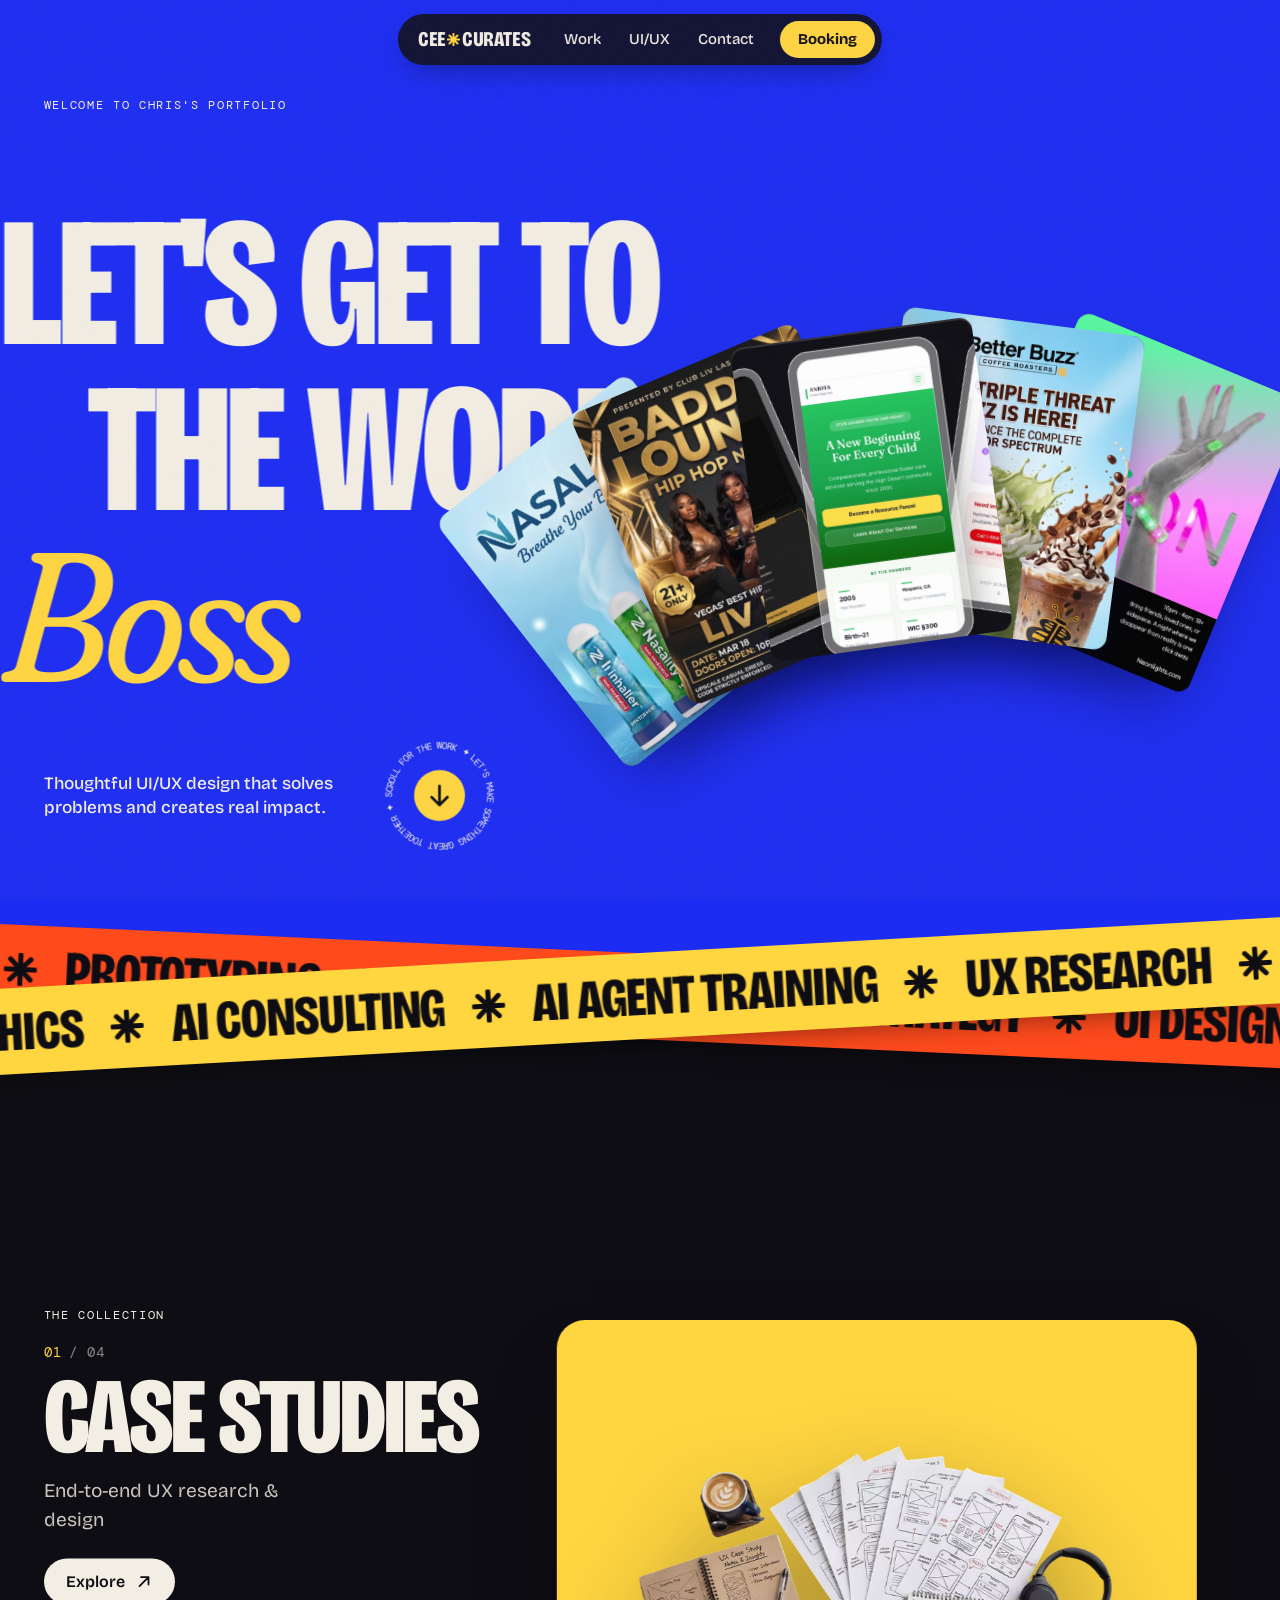
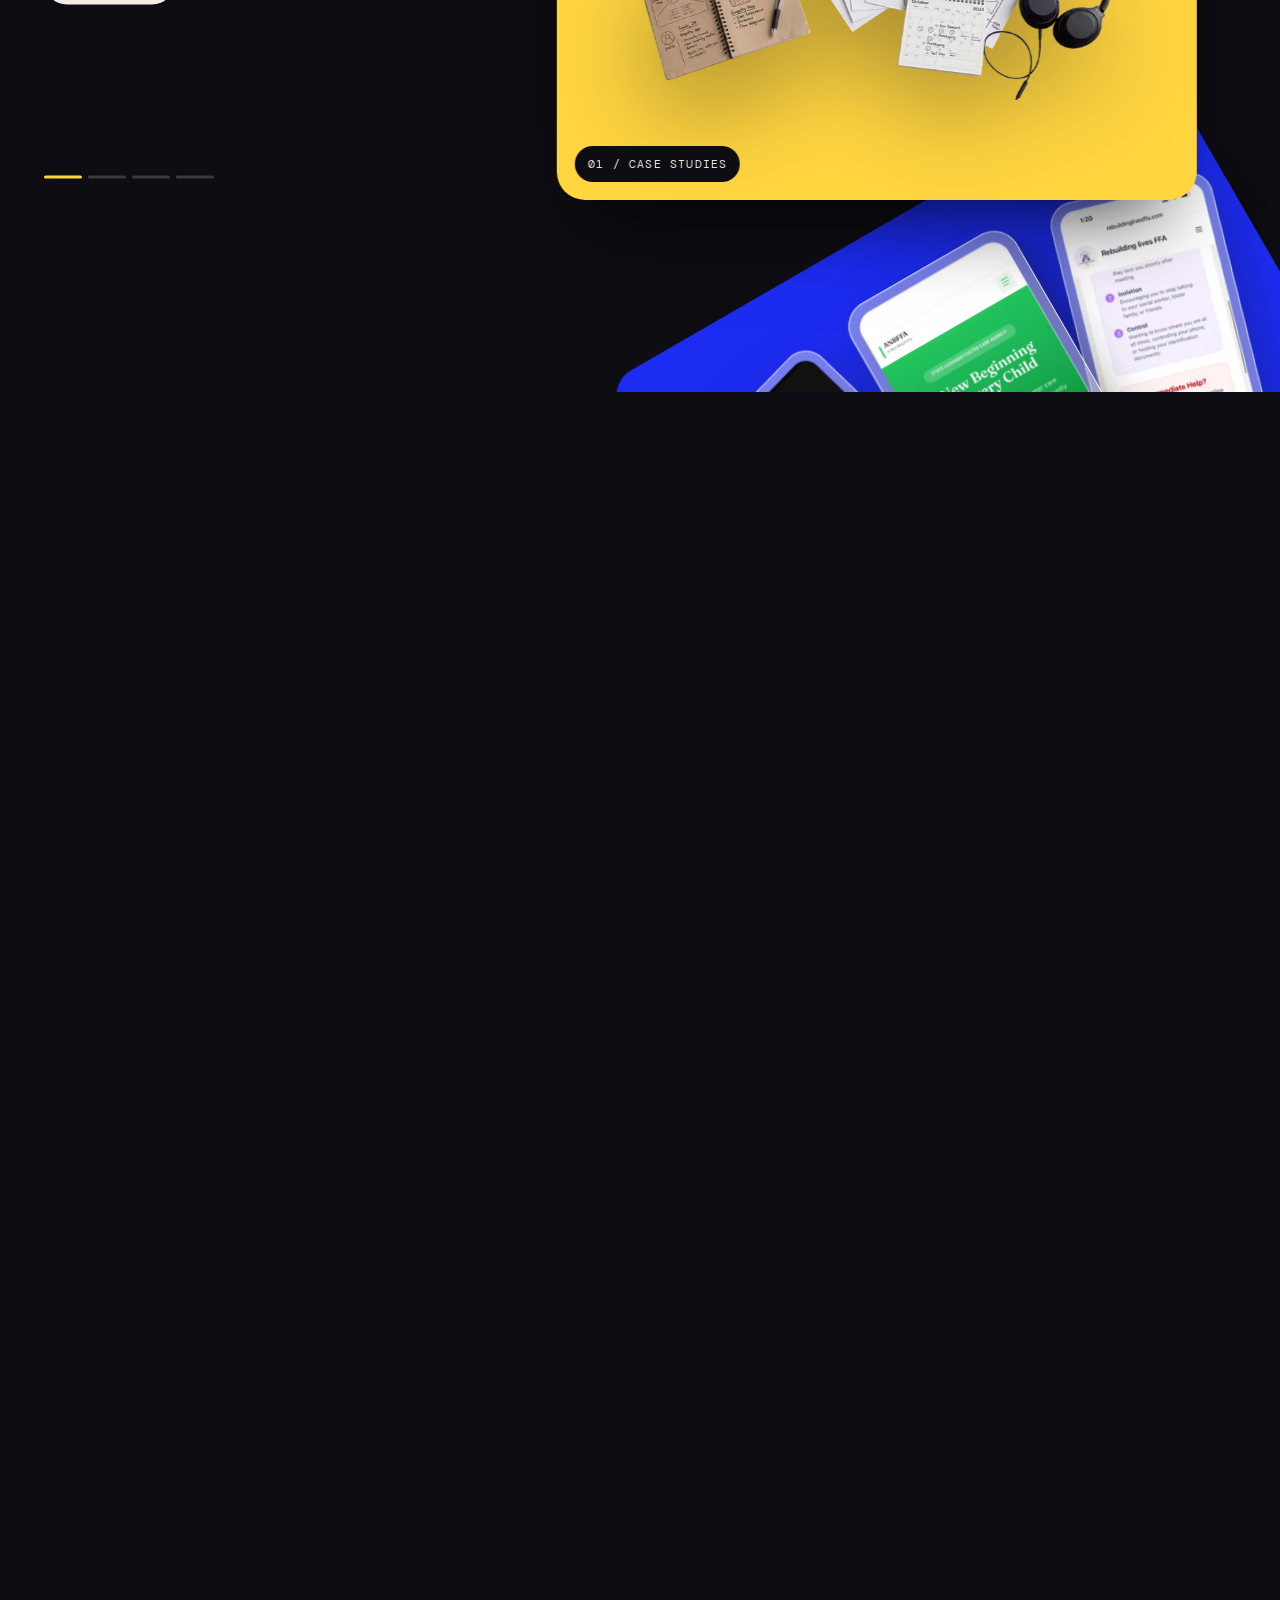
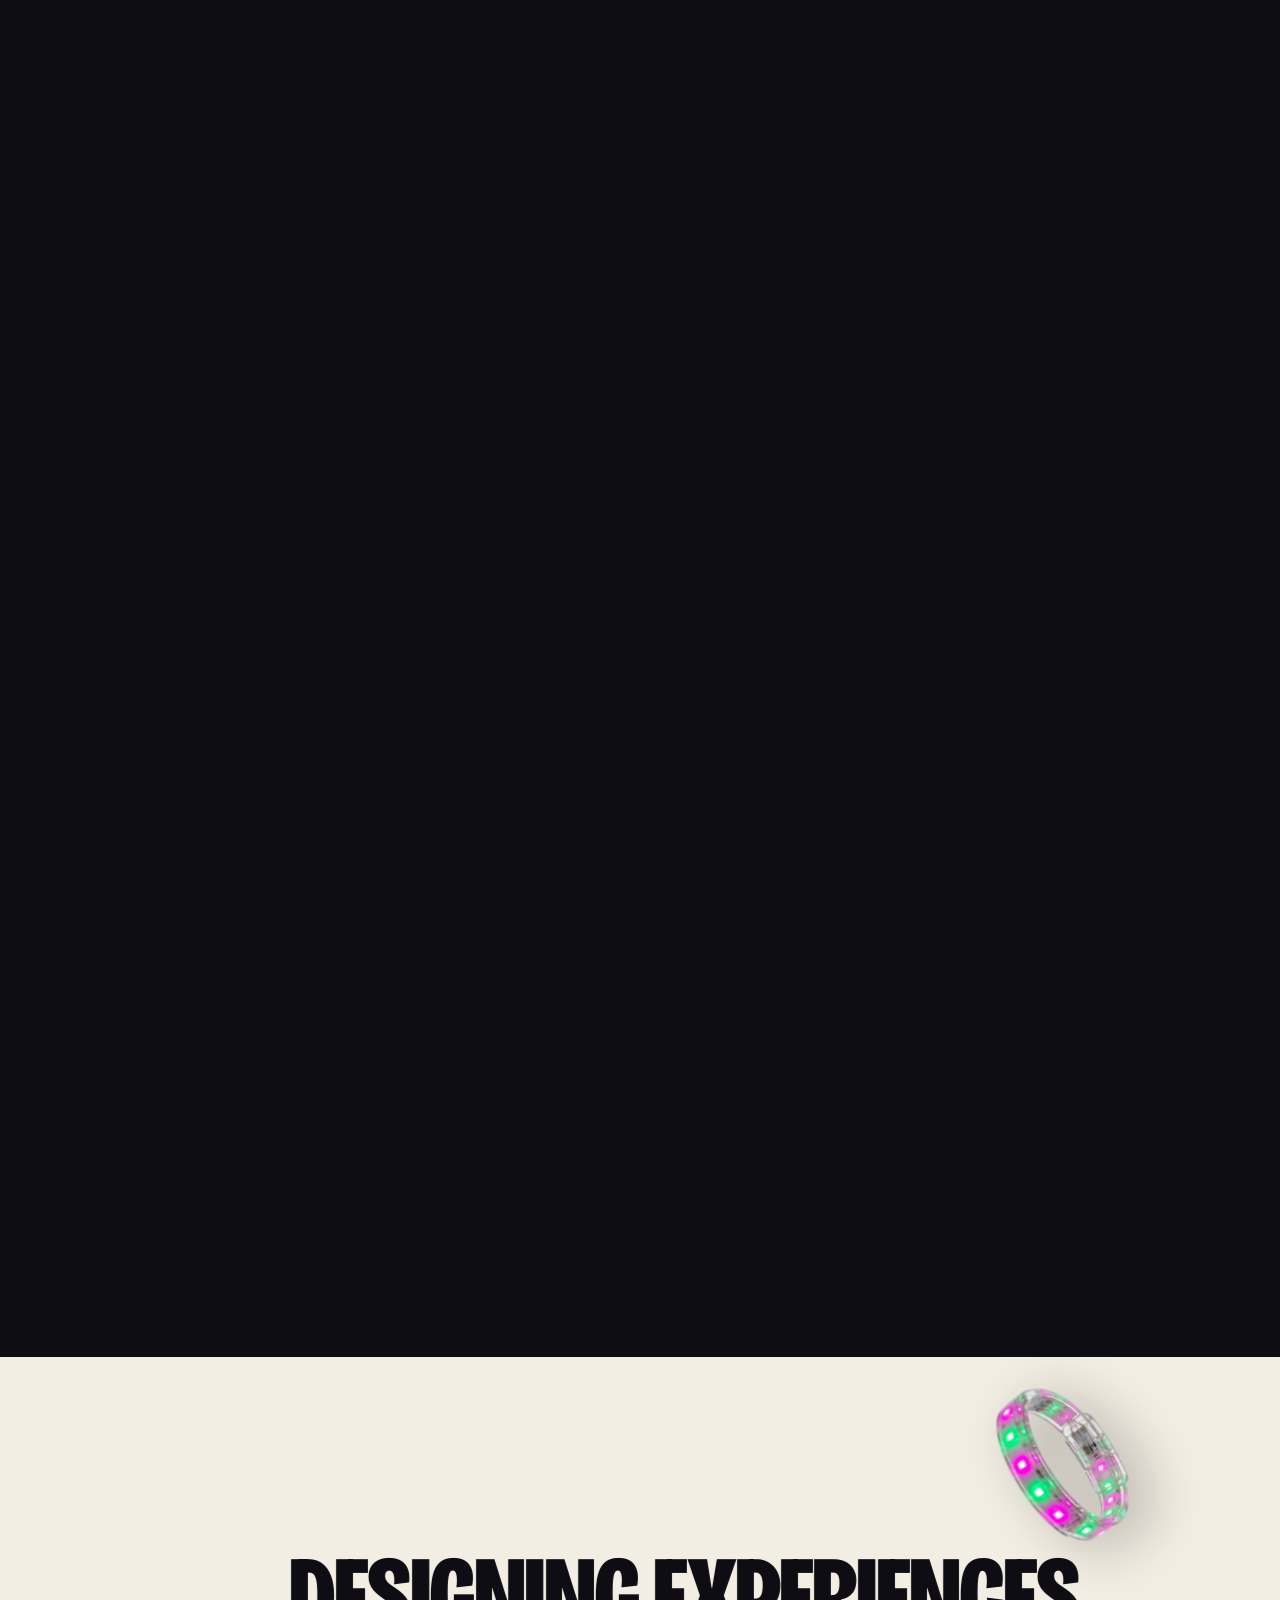
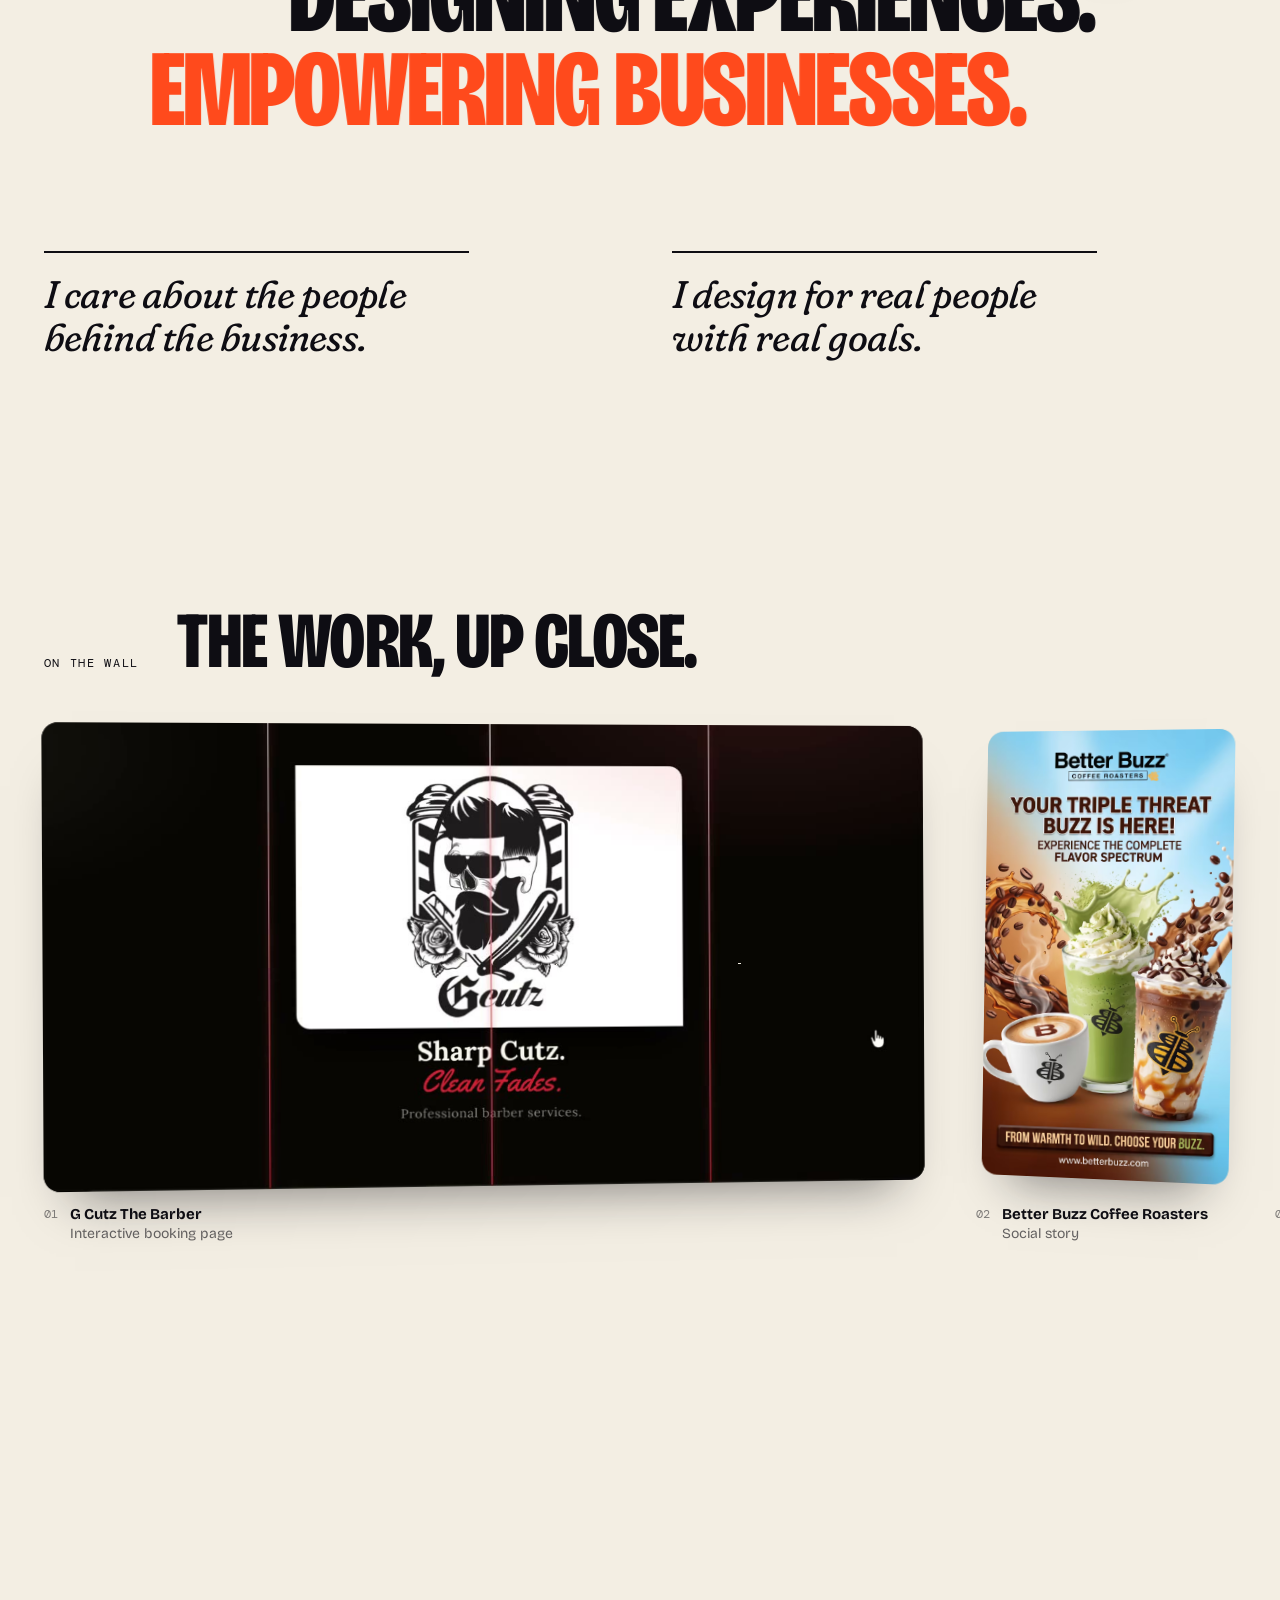
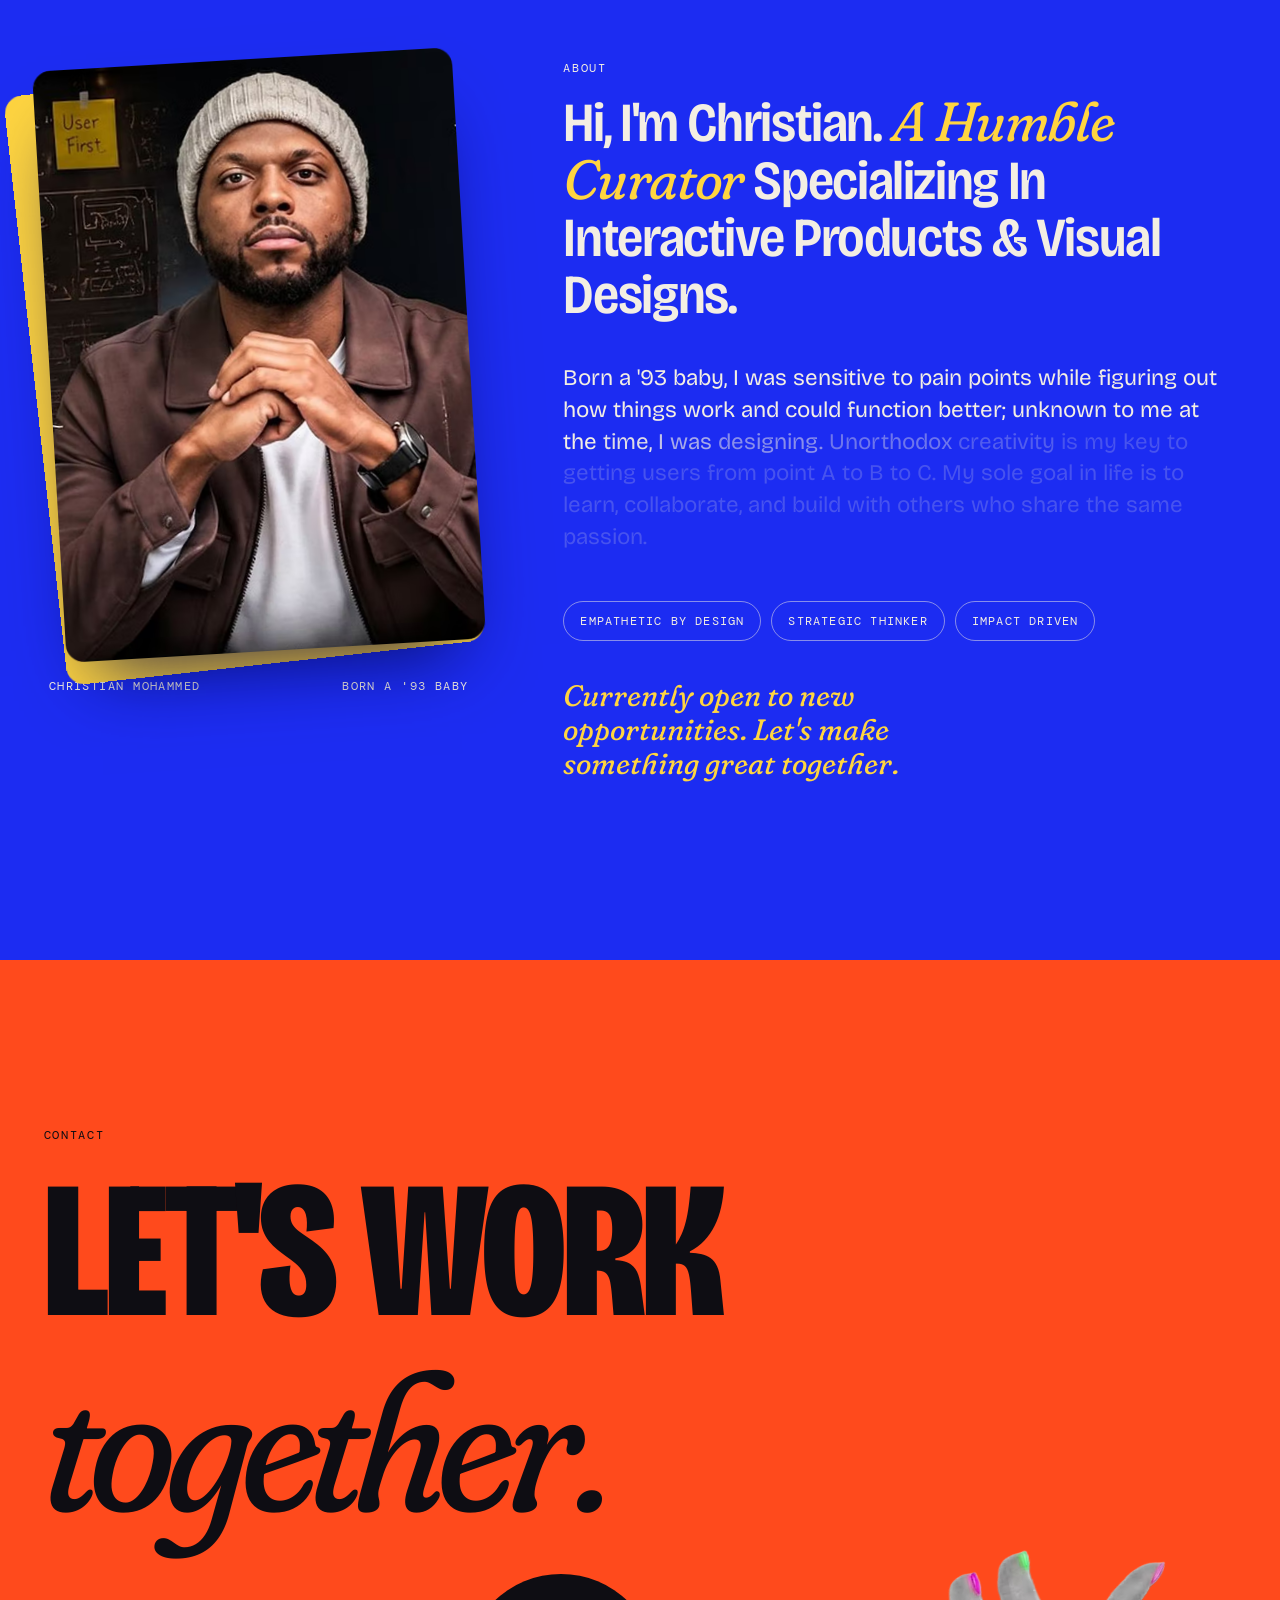
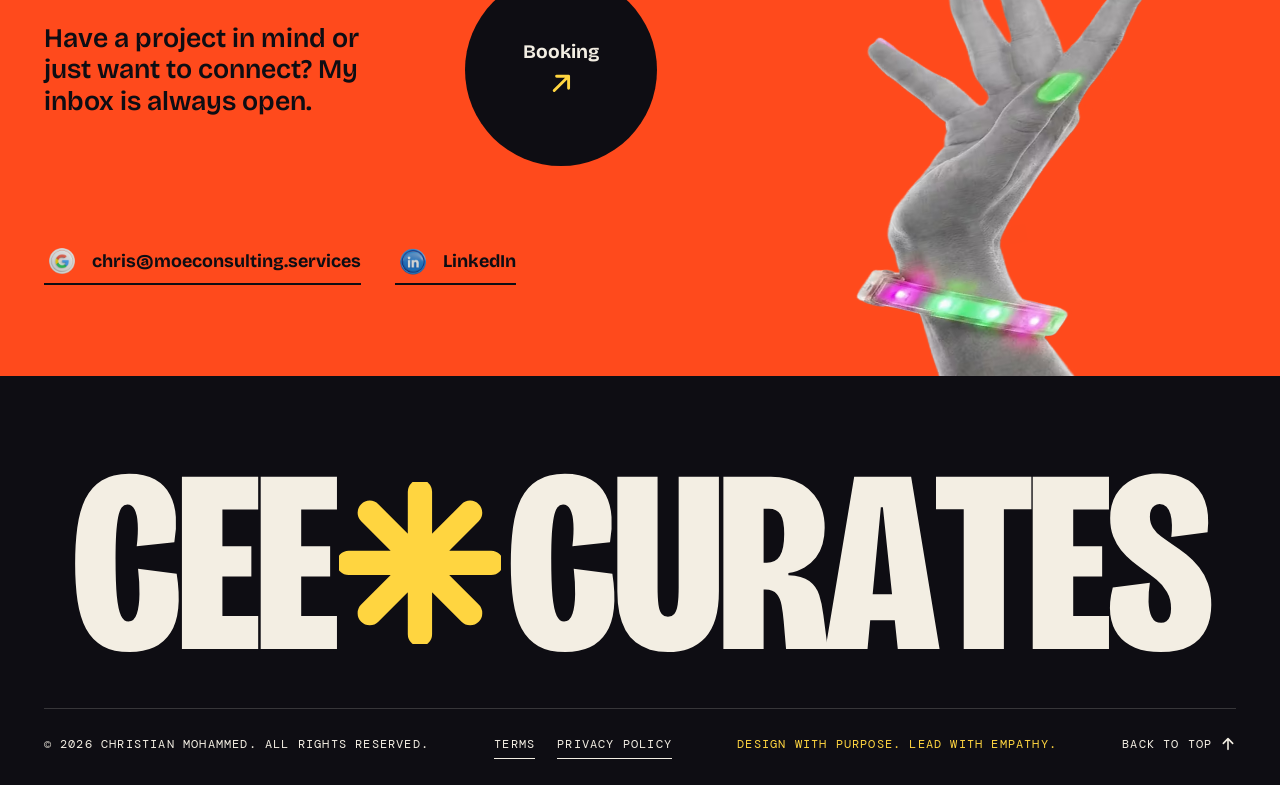
==== index.html @ e4f3349b "Add files via upload" ====
<!doctype html>
<html lang="en">
<head>
<meta charset="utf-8">
<meta name="viewport" content="width=device-width, initial-scale=1, viewport-fit=cover">
<title>Cee Curates | Christian Mohammed, Product and Visual Designer</title>
<meta name="description" content="Christian Mohammed is a humble curator specializing in interactive products and visual designs. Case studies, UI/UX, graphics and AI native work.">
<meta name="theme-color" content="#1c2cf2">
<link rel="canonical" href="https://ceecurates.com/">
<link rel="icon" href="assets/img/favicon.svg" type="image/svg+xml">
<link rel="apple-touch-icon" href="assets/img/apple-touch-icon.png">
<meta property="og:site_name" content="Cee Curates">
<meta property="og:title" content="Cee Curates | Christian Mohammed">
<meta property="og:description" content="Designing experiences. Empowering businesses.">
<meta property="og:type" content="website">
<meta property="og:url" content="https://ceecurates.com/">
<meta property="og:image" content="https://ceecurates.com/assets/img/og.jpg">
<meta property="og:image:width" content="1200">
<meta property="og:image:height" content="630">
<meta name="twitter:card" content="summary_large_image">
<script type="application/ld+json">
{"@context":"https://schema.org","@type":"Person","name":"Christian Mohammed","url":"https://ceecurates.com/","jobTitle":"Product and Visual Designer","email":"chris@moeconsulting.services","description":"A humble curator specializing in interactive products and visual designs.","knowsAbout":["UX Research","UI Design","AI Consulting","AI Agent Training","Graphic Design"],"sameAs":["https://www.linkedin.com/in/christian-mohammed-1916bb169/"]}
</script>
<link rel="preconnect" href="https://fonts.googleapis.com">
<link rel="preconnect" href="https://fonts.gstatic.com" crossorigin>
<link href="https://fonts.googleapis.com/css2?family=Bricolage+Grotesque:opsz,wdth,wght@12..96,75..100,200..800&family=DM+Mono:wght@400;500&family=Fraunces:ital,opsz,wght,SOFT,WONK@1,9..144,300..600,0..100,0..1&display=swap" rel="stylesheet">
<link rel="preload" as="image" href="assets/img/phones.avif">
<link rel="stylesheet" href="css/style.css">
<script>
(function () {
  var c = ' js';
  var reduce = window.matchMedia && matchMedia('(prefers-reduced-motion: reduce)').matches;
  c += reduce ? ' reduce' : ' motion';
  var seen = false;
  try { seen = sessionStorage.getItem('cc-seen') === '1'; } catch (e) {}
  if (reduce || seen) c += ' skip-loader';
  document.documentElement.className += c;
})();
</script>
</head>
<body>

<svg class="sprite" aria-hidden="true" focusable="false">
  <symbol id="burst" viewBox="0 0 100 100">
    <path d="M50 6v88M6 50h88M19 19l62 62M81 19 19 81" fill="none" stroke="currentColor" stroke-width="15" stroke-linecap="round"/>
  </symbol>
  <symbol id="arrow" viewBox="0 0 24 24">
    <path d="M6 18 18 6M8 6h10v10" fill="none" stroke="currentColor" stroke-width="2.4" stroke-linecap="round" stroke-linejoin="round"/>
  </symbol>
  <symbol id="arrow-up" viewBox="0 0 24 24">
    <path d="M12 20V4M5 11l7-7 7 7" fill="none" stroke="currentColor" stroke-width="2.4" stroke-linecap="round" stroke-linejoin="round"/>
  </symbol>
</svg>

<a class="skip" href="#main">Skip to main content</a>

<div class="loader" data-loader aria-hidden="true">
  <div class="loader__mark">Cee<svg class="burst"><use href="#burst"/></svg>Curates</div>
  <div class="loader__row">
    <span>Hanging the work</span>
    <span class="loader__count" data-loader-count>000</span>
  </div>
</div>

<header class="nav" data-nav>
  <a class="nav__brand" href="#top" aria-label="Cee Curates, back to top">Cee<svg class="burst"><use href="#burst"/></svg>Curates</a>
  <nav class="nav__links" aria-label="Primary">
    <a href="#work">Work</a>
    <a href="https://ceecurates.com/uiux">UI/UX</a>
    <a href="#contact">Contact</a>
  </nav>
  <a class="nav__cta" href="mailto:chris@moeconsulting.services?subject=Booking">Booking</a>
  <button class="nav__toggle" type="button" aria-expanded="false" aria-controls="menu" data-menu-toggle>
    <span class="nav__toggle-label">Menu</span>
  </button>
</header>

<div class="menu" id="menu" data-menu hidden>
  <nav class="menu__links" aria-label="Mobile">
    <a href="#work" data-menu-link><span>01</span>Work</a>
    <a href="https://ceecurates.com/uiux" data-menu-link><span>02</span>UI/UX</a>
    <a href="#about" data-menu-link><span>03</span>About</a>
    <a href="#contact" data-menu-link><span>04</span>Contact</a>
  </nav>
  <div class="menu__foot">
    <a href="mailto:chris@moeconsulting.services?subject=Booking">Booking</a>
    <a href="https://www.linkedin.com/in/christian-mohammed-1916bb169/" target="_blank" rel="noopener">LinkedIn</a>
  </div>
</div>

<main id="main">

  <!-- HERO -->
  <section class="hero" id="top" data-hero>
    <div class="hero__meta">
      <p class="eyebrow">Welcome to Chris's Portfolio</p>
    </div>

    <h1 class="hero__title" aria-label="Let's get to the work, boss">
      <span class="mask" style="--i:0" data-line="-1"><span>Let's get to</span></span>
      <span class="mask" style="--i:1" data-line="1"><span>the work</span></span>
      <span class="mask mask--boss" style="--i:2" data-line="-1"><span><em>Boss</em></span></span>
    </h1>

    <div class="fan" data-fan aria-hidden="true">
      <figure class="fcard"><img src="assets/img/nasality.avif" alt="" width="836" height="1498"></figure>
      <figure class="fcard"><img src="assets/img/clubliv.avif" alt="" width="1208" height="1500"></figure>
      <figure class="fcard fcard--panel"><img src="assets/img/phones.avif" alt="" width="1400" height="1050"></figure>
      <figure class="fcard"><img src="assets/img/betterbuzz.avif" alt="" width="836" height="1498"></figure>
      <figure class="fcard"><img src="assets/img/neon-flyer.avif" alt="" width="612" height="792"></figure>
    </div>

    <div class="hero__foot">
      <p class="hero__lede">Thoughtful UI/UX design that solves problems and creates real impact.</p>
      <a class="badge" href="#work" aria-label="Scroll to the work">
        <svg class="badge__ring" viewBox="0 0 200 200" data-badge aria-hidden="true">
          <defs><path id="ring" d="M100 100m-78 0a78 78 0 1 1 156 0a78 78 0 1 1-156 0"/></defs>
          <text><textPath href="#ring" textLength="486">Let's make something great together ✦ Scroll for the work ✦ </textPath></text>
        </svg>
        <svg class="badge__arrow" aria-hidden="true"><use href="#arrow"/></svg>
      </a>
    </div>
  </section>

  <!-- TAPES -->
  <div class="tapes" aria-hidden="true">
    <div class="tape tape--b" data-tape="-1">
      <div class="tape__track">
        <span>User Research<svg><use href="#burst"/></svg>UX Strategy<svg><use href="#burst"/></svg>UI Design<svg><use href="#burst"/></svg>Prototyping<svg><use href="#burst"/></svg></span>
        <span>User Research<svg><use href="#burst"/></svg>UX Strategy<svg><use href="#burst"/></svg>UI Design<svg><use href="#burst"/></svg>Prototyping<svg><use href="#burst"/></svg></span>
        <span>User Research<svg><use href="#burst"/></svg>UX Strategy<svg><use href="#burst"/></svg>UI Design<svg><use href="#burst"/></svg>Prototyping<svg><use href="#burst"/></svg></span>
        <span>User Research<svg><use href="#burst"/></svg>UX Strategy<svg><use href="#burst"/></svg>UI Design<svg><use href="#burst"/></svg>Prototyping<svg><use href="#burst"/></svg></span>
      </div>
    </div>
    <div class="tape tape--a" data-tape="1">
      <div class="tape__track">
        <span>Case Studies<svg><use href="#burst"/></svg>UI/UX<svg><use href="#burst"/></svg>Graphics<svg><use href="#burst"/></svg>AI Consulting<svg><use href="#burst"/></svg>AI Agent Training<svg><use href="#burst"/></svg>UX Research<svg><use href="#burst"/></svg></span>
        <span>Case Studies<svg><use href="#burst"/></svg>UI/UX<svg><use href="#burst"/></svg>Graphics<svg><use href="#burst"/></svg>AI Consulting<svg><use href="#burst"/></svg>AI Agent Training<svg><use href="#burst"/></svg>UX Research<svg><use href="#burst"/></svg></span>
        <span>Case Studies<svg><use href="#burst"/></svg>UI/UX<svg><use href="#burst"/></svg>Graphics<svg><use href="#burst"/></svg>AI Consulting<svg><use href="#burst"/></svg>AI Agent Training<svg><use href="#burst"/></svg>UX Research<svg><use href="#burst"/></svg></span>
        <span>Case Studies<svg><use href="#burst"/></svg>UI/UX<svg><use href="#burst"/></svg>Graphics<svg><use href="#burst"/></svg>AI Consulting<svg><use href="#burst"/></svg>AI Agent Training<svg><use href="#burst"/></svg>UX Research<svg><use href="#burst"/></svg></span>
      </div>
    </div>
  </div>

  <!-- THE COLLECTION (rotating wheel) -->
  <section class="collection" id="work" data-collection aria-label="The collection">
    <div class="collection__stage">
      <div class="collection__copy">
        <p class="eyebrow">The Collection</p>
        <div class="counter" aria-hidden="true">
          <span class="counter__window"><span class="counter__strip" data-count><i>01</i><i>02</i><i>03</i><i>04</i></span></span>
          <span class="counter__of">/ 04</span>
        </div>
        <div class="ctexts">
          <article class="ctext is-active" data-ctext>
            <h2>Case Studies</h2>
            <p>End-to-end UX research &amp; design</p>
            <a class="btn" href="https://ceecurates.com/case-studies">Explore<svg aria-hidden="true"><use href="#arrow"/></svg></a>
          </article>
          <article class="ctext" data-ctext>
            <h2>UI/UX</h2>
            <p>Interfaces, flows &amp; prototypes</p>
            <a class="btn" href="https://ceecurates.com/uiux">Explore<svg aria-hidden="true"><use href="#arrow"/></svg></a>
          </article>
          <article class="ctext" data-ctext>
            <h2>Graphics</h2>
            <p>Visual identity &amp; brand design</p>
            <a class="btn" href="https://ceecurates.com/graphics">Explore<svg aria-hidden="true"><use href="#arrow"/></svg></a>
          </article>
          <article class="ctext" data-ctext>
            <h2>AI Native</h2>
            <p>Generative &amp; AI-assisted products</p>
            <a class="btn" href="https://ceecurates.com/ai-creations">Explore<svg aria-hidden="true"><use href="#arrow"/></svg></a>
          </article>
        </div>
        <div class="rail" aria-hidden="true"><i class="is-active"></i><i></i><i></i><i></i></div>
      </div>

      <div class="wheel" data-wheel>
        <a class="wcard wcard--butter" href="https://ceecurates.com/case-studies" data-wcard data-cursor="Explore" aria-label="Explore Case Studies">
          <img class="wcard__float wcard__float--zoom" src="assets/img/sketches.avif" alt="Notebook, wireframe sketches and headphones from a UX research session" width="1000" height="1000" loading="lazy">
          <span class="wcard__tag">01 / Case Studies</span>
        </a>
        <a class="wcard wcard--cobalt" href="https://ceecurates.com/uiux" data-wcard data-cursor="Explore" aria-label="Explore UI/UX">
          <img class="wcard__float wcard__float--wide" src="assets/img/phones.avif" alt="Three phone screens showing mobile interface designs" width="1400" height="1050" loading="lazy">
          <span class="wcard__tag">02 / UI/UX</span>
        </a>
        <a class="wcard" href="https://ceecurates.com/graphics" data-wcard data-cursor="Explore" aria-label="Explore Graphics">
          <img class="wcard__fill" src="assets/img/neon.avif" alt="NEON brand artwork with a hand wearing a glowing bracelet" width="1600" height="1200" loading="lazy">
          <span class="wcard__tag">03 / Graphics</span>
        </a>
        <a class="wcard" href="https://ceecurates.com/ai-creations" data-wcard data-cursor="Explore" aria-label="Explore AI Native">
          <img class="wcard__fill" src="assets/img/ai.avif" alt="Illustration of AI tools, brainpower and GPU working together" width="1400" height="1400" loading="lazy">
          <span class="wcard__tag">04 / AI Native</span>
        </a>
      </div>
    </div>
  </section>

  <!-- STATEMENT -->
  <section class="statement" data-statement>
    <div class="statement__lines">
      <p class="statement__line" data-slide="1">Designing experiences.</p>
      <img class="statement__bracelet" src="assets/img/bracelet.avif" alt="" width="800" height="800" loading="lazy" data-spin>
      <p class="statement__line statement__line--alt" data-slide="-1">Empowering businesses.</p>
    </div>
    <div class="statement__row">
      <p class="quote" data-reveal style="--i:0">I care about the people behind the business.</p>
      <p class="quote" data-reveal style="--i:1">I design for real people with real goals.</p>
    </div>
  </section>

  <!-- THE WALL (horizontal coverflow) -->
  <section class="wall" id="pieces" data-wall aria-label="Selected work">
    <div class="wall__stage">
      <header class="wall__head">
        <p class="eyebrow">On the wall</p>
        <h2>The work, up close.</h2>
      </header>
      <div class="wall__track" data-track>
        <a class="tile" href="https://ceecurates.com/uiux" data-tile data-cursor="View" style="--ar:1.91">
          <div class="tile__card tile__card--ink">
            <video muted loop playsinline preload="none" poster="assets/img/gcutz-poster.jpg" data-video>
              <source src="assets/video/gcutz.mp4" type="video/mp4">
            </video>
          </div>
          <p class="tile__cap"><span>01</span><strong>G Cutz The Barber</strong><em>Interactive booking page</em></p>
        </a>
        <a class="tile" href="https://ceecurates.com/graphics" data-tile data-cursor="View" style="--ar:0.558">
          <div class="tile__card"><img src="assets/img/betterbuzz.avif" alt="Better Buzz Coffee Roasters flyer" width="836" height="1498" loading="lazy"></div>
          <p class="tile__cap"><span>02</span><strong>Better Buzz Coffee Roasters</strong><em>Social story</em></p>
        </a>
        <a class="tile" href="https://ceecurates.com/case-studies" data-tile data-cursor="View" style="--ar:1.45">
          <div class="tile__card tile__card--cobalt tile__card--pad"><img src="assets/img/rbl-devices.avif" alt="Rebuilding Lives website on desktop and tablet" width="1400" height="910" loading="lazy"></div>
          <p class="tile__cap"><span>03</span><strong>Rebuilding Lives FFA</strong><em>Case study, full redesign</em></p>
        </a>
        <a class="tile" href="https://ceecurates.com/graphics" data-tile data-cursor="View" style="--ar:0.805">
          <div class="tile__card"><img src="assets/img/clubliv.avif" alt="Baddie Lounge hip hop night flyer for Club Liv Las Vegas" width="1208" height="1500" loading="lazy"></div>
          <p class="tile__cap"><span>04</span><strong>Baddie Lounge, Club Liv</strong><em>Event flyer</em></p>
        </a>
        <a class="tile" href="https://ceecurates.com/uiux" data-tile data-cursor="View" style="--ar:2.12">
          <div class="tile__card"><img src="assets/img/monarch.avif" alt="Monarch Car Detail Co. on phone, watch and laptop" width="1104" height="520" loading="lazy"></div>
          <p class="tile__cap"><span>05</span><strong>Monarch Car Detail Co.</strong><em>Personal project</em></p>
        </a>
        <a class="tile" href="https://ceecurates.com/graphics" data-tile data-cursor="View" style="--ar:0.558">
          <div class="tile__card"><img src="assets/img/nasality.avif" alt="Nasality nasal inhaler flyer" width="836" height="1498" loading="lazy"></div>
          <p class="tile__cap"><span>06</span><strong>Nasality</strong><em>Product story</em></p>
        </a>
        <a class="tile" href="https://ceecurates.com/uiux" data-tile data-cursor="View" style="--ar:2.12">
          <div class="tile__card"><img src="assets/img/anb.avif" alt="A New Beginning FFA website on tablet, phone and desktop" width="1104" height="520" loading="lazy"></div>
          <p class="tile__cap"><span>07</span><strong>A New Beginning FFA</strong><em>Fresh start</em></p>
        </a>
        <a class="tile" href="https://ceecurates.com/graphics" data-tile data-cursor="View" style="--ar:1.79">
          <div class="tile__card"><img src="assets/img/smallbiz.avif" alt="Small Business, Big Goals lettering and portrait artwork" width="1800" height="1004" loading="lazy"></div>
          <p class="tile__cap"><span>08</span><strong>Small Business, Big Goals</strong><em>Social banner</em></p>
        </a>
        <a class="tile" href="https://ceecurates.com/graphics" data-tile data-cursor="View" style="--ar:0.773">
          <div class="tile__card"><img src="assets/img/neon-flyer.avif" alt="Neon Rave event flyer" width="612" height="792" loading="lazy"></div>
          <p class="tile__cap"><span>09</span><strong>Neon Rave</strong><em>Event flyer</em></p>
        </a>
      </div>
    </div>
  </section>

  <!-- ABOUT -->
  <section class="about" id="about" data-about>
    <div class="about__portrait" data-reveal>
      <div class="portrait" data-portrait>
        <i class="portrait__block" data-portrait-block aria-hidden="true"></i>
        <img src="assets/img/portrait.avif" alt="Christian Mohammed in a beanie and brown jacket, hands clasped" width="752" height="1060" loading="lazy">
      </div>
      <p class="portrait__cap"><span>Christian Mohammed</span><span>Born a '93 baby</span></p>
    </div>
    <div class="about__copy">
      <p class="eyebrow" data-reveal>About</p>
      <h2 class="about__title" data-reveal>Hi, I'm Christian. <em>A Humble Curator</em> Specializing In Interactive Products &amp; Visual Designs.</h2>
      <p class="about__body" data-words>Born a '93 baby, I was sensitive to pain points while figuring out how things work and could function better; unknown to me at the time, I was designing. Unorthodox creativity is my key to getting users from point A to B to C. My sole goal in life is to learn, collaborate, and build with others who share the same passion.</p>
      <ul class="traits">
        <li data-reveal style="--i:0">Empathetic by design</li>
        <li data-reveal style="--i:1">Strategic thinker</li>
        <li data-reveal style="--i:2">Impact driven</li>
      </ul>
      <p class="about__open" data-reveal>Currently open to new opportunities. Let's make something great together.</p>
    </div>
  </section>

  <!-- CONTACT -->
  <section class="contact" id="contact" data-contact>
    <img class="contact__hand" src="assets/img/hand.avif" alt="" width="900" height="900" loading="lazy" data-hand>
    <p class="eyebrow" data-reveal>Contact</p>
    <h2 class="contact__title" data-reveal-group>
      <span class="mask" style="--i:0"><span>Let's work</span></span>
      <span class="mask" style="--i:1"><span><em>together.</em></span></span>
    </h2>
    <div class="contact__row">
      <p class="contact__lede" data-reveal>Have a project in mind or just want to connect? My inbox is always open.</p>
      <a class="orb" href="mailto:chris@moeconsulting.services?subject=Booking" data-magnetic data-reveal aria-label="Booking, email chris@moeconsulting.services">
        <span>Booking</span>
        <svg aria-hidden="true"><use href="#arrow"/></svg>
      </a>
    </div>
    <ul class="contact__links" data-reveal>
      <li><a href="mailto:chris@moeconsulting.services"><img src="assets/img/icon-google.png" alt="" width="40" height="40" loading="lazy">chris@moeconsulting.services</a></li>
      <li><a href="https://www.linkedin.com/in/christian-mohammed-1916bb169/" target="_blank" rel="noopener"><img src="assets/img/icon-linkedin.png" alt="" width="40" height="40" loading="lazy">LinkedIn</a></li>
    </ul>
  </section>

</main>

<footer class="footer" data-reveal-group>
  <p class="footer__mark" aria-hidden="true">
    <span style="--i:0">C</span><span style="--i:1">e</span><span style="--i:2">e</span><svg class="burst" style="--i:3"><use href="#burst"/></svg><span style="--i:4">C</span><span style="--i:5">u</span><span style="--i:6">r</span><span style="--i:7">a</span><span style="--i:8">t</span><span style="--i:9">e</span><span style="--i:10">s</span>
  </p>
  <div class="footer__row">
    <p>© 2026 Christian Mohammed. All rights reserved.</p>
    <p class="footer__legal">
      <button type="button" data-dialog-open="dialog-terms">Terms</button>
      <button type="button" data-dialog-open="dialog-privacy">Privacy Policy</button>
    </p>
    <p class="footer__motto">Design with purpose. Lead with empathy.</p>
    <a class="footer__top" href="#top">Back to Top<svg aria-hidden="true"><use href="#arrow-up"/></svg></a>
  </div>
</footer>

<dialog class="sheet" id="dialog-terms" aria-labelledby="terms-title">
  <p class="eyebrow">Cee Curates</p>
  <h2 id="terms-title">Terms</h2>
  <p>This site is the portfolio of Christian Mohammed. Reaching out through this site does not create a contract or any obligation for either of us.</p>
  <p>I never sell or share your personal information. Any information retained is only the contact information you choose to send me.</p>
  <button class="btn sheet__close" type="button" data-dialog-close>Got it</button>
</dialog>

<dialog class="sheet" id="dialog-privacy" aria-labelledby="privacy-title">
  <p class="eyebrow">Cee Curates</p>
  <h2 id="privacy-title">Privacy Policy</h2>
  <p>I never sell or share your personal information.</p>
  <p>Any information retained is only the contact information you choose to send me.</p>
  <button class="btn sheet__close" type="button" data-dialog-close>Got it</button>
</dialog>

<div class="cursor" data-cursor-el aria-hidden="true"><span></span></div>

<script src="js/main.js" defer></script>
</body>
</html>
---- css/style.css ----
/* Cee Curates. Rebrand 2026.
   Palette: cobalt, ink, bone, vermilion, butter.
   Motion rules: transform and opacity only, custom easing, reduced motion respected. */

:root {
  --cobalt: #1c2cf2;
  --ink: #0e0d13;
  --bone: #f3eee3;
  --vermilion: #ff4a1c;
  --butter: #ffd540;

  --ease-out: cubic-bezier(0.23, 1, 0.32, 1);
  --ease-in-out: cubic-bezier(0.77, 0, 0.175, 1);
  --ease-drawer: cubic-bezier(0.32, 0.72, 0, 1);

  --pad: clamp(18px, 3.4vw, 52px);
  --font-display: "Bricolage Grotesque", "Arial Narrow", "Helvetica Neue", system-ui, sans-serif;
  --font-body: "Bricolage Grotesque", "Helvetica Neue", system-ui, sans-serif;
  --font-serif: "Fraunces", Georgia, "Times New Roman", serif;
  --font-mono: "DM Mono", ui-monospace, "SF Mono", Menlo, monospace;
}

*, *::before, *::after { box-sizing: border-box; }

html { -webkit-text-size-adjust: 100%; scroll-behavior: smooth; }
html.reduce { scroll-behavior: auto; }
html.menu-open { overflow: hidden; }

body {
  margin: 0;
  background: var(--ink);
  color: var(--bone);
  font-family: var(--font-body);
  font-size: 17px;
  line-height: 1.5;
  overflow-x: clip;
  -webkit-font-smoothing: antialiased;
  text-rendering: optimizeLegibility;
}

/* Paper grain over everything. Static, so it costs nothing while scrolling. */
body::after {
  content: "";
  position: fixed;
  inset: 0;
  z-index: 60;
  pointer-events: none;
  opacity: 0.06;
  background-image: url("data:image/svg+xml,%3Csvg xmlns='http://www.w3.org/2000/svg' width='220' height='220'%3E%3Cfilter id='n'%3E%3CfeTurbulence type='fractalNoise' baseFrequency='0.9' numOctaves='2' stitchTiles='stitch'/%3E%3C/filter%3E%3Crect width='100%25' height='100%25' filter='url(%23n)'/%3E%3C/svg%3E");
}

img, video { display: block; max-width: 100%; }
a { color: inherit; text-decoration: none; }
h1, h2, p, ul, figure { margin: 0; }
ul { padding: 0; list-style: none; }
em { font-style: normal; }
button { font: inherit; color: inherit; background: none; border: 0; padding: 0; cursor: pointer; }

:focus-visible { outline: 3px solid var(--butter); outline-offset: 4px; border-radius: 6px; }

.sprite { position: absolute; width: 0; height: 0; overflow: hidden; }

.skip {
  position: fixed; left: 12px; top: 12px; z-index: 120;
  background: var(--butter); color: var(--ink);
  padding: 10px 16px; border-radius: 999px; font-weight: 600;
  transform: translateY(-200%);
  transition: transform 200ms var(--ease-out);
}
.skip:focus { transform: none; }

.eyebrow {
  font-family: var(--font-mono);
  font-size: 12px;
  letter-spacing: 0.14em;
  text-transform: uppercase;
}

.burst { width: 0.62em; height: 0.62em; flex: none; }

@keyframes spin { to { rotate: 360deg; } }

/* Shared display voice */
.hero__title, .ctext h2, .statement__line, .wall__head h2, .contact__title,
.footer__mark, .tape, .nav__brand, .loader__mark, .menu__links a {
  font-family: var(--font-display);
  font-weight: 800;
  font-stretch: 75%;
  text-transform: uppercase;
  letter-spacing: -0.02em;
  line-height: 0.86;
}

/* Line masks: text rises out of a clipped line */
.mask { display: block; overflow: hidden; padding: 0.12em 0 0.04em; margin: -0.12em 0 -0.04em; }
.mask > span { display: block; }

/* Reveal on enter. Uses the translate property so it never fights JS transforms. */
.js [data-reveal] {
  opacity: 0;
  translate: 0 26px;
  transition: opacity 700ms var(--ease-out), translate 800ms var(--ease-out);
  transition-delay: calc(var(--i, 0) * 70ms);
}
.js [data-reveal].in { opacity: 1; translate: 0 0; }
.js [data-reveal-group] .mask > span {
  transform: translateY(108%);
  transition: transform 1000ms var(--ease-out);
  transition-delay: calc(var(--i, 0) * 90ms);
}
.js [data-reveal-group].in .mask > span { transform: none; }

/* Buttons */
.btn {
  display: inline-flex; align-items: center; gap: 10px;
  padding: 14px 22px; border-radius: 999px;
  background: var(--bone); color: var(--ink);
  font-weight: 600; font-size: 16px; line-height: 1;
  transition: scale 160ms var(--ease-out), background-color 200ms ease;
}
.btn svg { width: 18px; height: 18px; transition: translate 240ms var(--ease-out); }
.btn:active { scale: 0.97; }

/* Loader */
.loader {
  position: fixed; inset: 0; z-index: 100;
  background: var(--ink); color: var(--bone);
  display: grid; place-content: center; gap: 18px;
  clip-path: inset(0 0 0 0);
  transition: clip-path 800ms var(--ease-in-out);
}
html:not(.js) .loader, .skip-loader .loader { display: none; }
.loader.is-done { clip-path: inset(0 0 100% 0); }
.loader__mark { font-size: clamp(3rem, 11vw, 8.5rem); display: flex; align-items: center; gap: 0.06em; }
.loader__mark .burst { color: var(--butter); animation: spin 2.4s linear infinite; }
.loader__row {
  display: flex; justify-content: space-between; gap: 40px;
  font-family: var(--font-mono); font-size: 12px; letter-spacing: 0.14em; text-transform: uppercase;
}
.loader__count { font-variant-numeric: tabular-nums; color: var(--butter); }

/* Nav */
.nav {
  position: fixed; top: 14px; left: 50%; z-index: 50;
  transform: translateX(-50%);
  display: flex; align-items: center; gap: 6px;
  padding: 7px 7px 7px 20px;
  background: rgba(14, 13, 19, 0.86);
  -webkit-backdrop-filter: blur(14px); backdrop-filter: blur(14px);
  border-radius: 999px;
  color: var(--bone);
  box-shadow: 0 10px 30px -12px rgba(0, 0, 0, 0.5);
  transition: transform 420ms var(--ease-out);
}
.nav.is-hidden { transform: translate(-50%, -160%); }
.nav__brand { font-size: 21px; display: inline-flex; align-items: center; gap: 0.08em; margin-right: 14px; line-height: 1; padding: 6px 0; }
.nav__brand .burst { color: var(--butter); animation: spin 14s linear infinite; }
.nav__links { display: flex; }
.nav__links a {
  padding: 10px 14px; border-radius: 999px; font-size: 15px; font-weight: 500; line-height: 1;
  transition: background-color 180ms ease, scale 160ms var(--ease-out);
}
.nav__links a:active { scale: 0.97; }
.nav__cta {
  margin-left: 6px; padding: 11px 18px; border-radius: 999px;
  background: var(--butter); color: var(--ink); font-weight: 700; font-size: 15px; line-height: 1;
  transition: scale 160ms var(--ease-out), background-color 200ms ease;
}
.nav__cta:active { scale: 0.97; }
.nav__toggle {
  display: none; padding: 11px 18px; border-radius: 999px;
  background: var(--bone); color: var(--ink); font-weight: 700; font-size: 15px; line-height: 1;
  transition: scale 160ms var(--ease-out);
}
.nav__toggle:active { scale: 0.97; }

/* Mobile menu */
.menu {
  position: fixed; inset: 0; z-index: 45;
  background: var(--cobalt); color: var(--bone);
  display: flex; flex-direction: column; justify-content: space-between;
  padding: 110px var(--pad) calc(28px + env(safe-area-inset-bottom));
  clip-path: inset(0 0 100% 0);
  transition: clip-path 300ms var(--ease-drawer);
}
.menu[hidden] { display: none; }
.menu.is-open { clip-path: inset(0 0 0 0); transition-duration: 520ms; }
.menu__links { display: grid; gap: 6px; }
.menu__links a {
  display: flex; align-items: baseline; gap: 14px;
  font-size: clamp(3.4rem, 17vw, 7rem);
  opacity: 0; translate: 0 28px;
  transition: opacity 200ms ease, translate 200ms ease;
}
.menu__links a span { font-family: var(--font-mono); font-size: 12px; font-weight: 400; letter-spacing: 0.14em; font-stretch: 100%; color: var(--butter); }
.menu.is-open .menu__links a {
  opacity: 1; translate: 0 0;
  transition: opacity 500ms var(--ease-out), translate 600ms var(--ease-out);
}
.menu.is-open .menu__links a:nth-child(1) { transition-delay: 120ms; }
.menu.is-open .menu__links a:nth-child(2) { transition-delay: 170ms; }
.menu.is-open .menu__links a:nth-child(3) { transition-delay: 220ms; }
.menu.is-open .menu__links a:nth-child(4) { transition-delay: 270ms; }
.menu__foot { display: flex; flex-wrap: wrap; gap: 10px; }
.menu__foot a { padding: 12px 18px; border-radius: 999px; border: 1.5px solid rgba(243, 238, 227, 0.5); font-weight: 600; }
.menu__foot a:first-child { background: var(--butter); color: var(--ink); border-color: var(--butter); }

/* Hero */
.hero {
  position: relative;
  min-height: 100svh;
  background: var(--cobalt);
  padding: 96px var(--pad) var(--pad);
  display: flex; flex-direction: column;
  overflow: clip;
}
.hero__meta { display: flex; justify-content: space-between; align-items: center; gap: 16px; flex-wrap: wrap; }

.hero__title {
  position: relative; z-index: 1;
  margin-top: auto;
  padding-top: clamp(28px, 5svh, 70px);
  font-size: clamp(3.4rem, min(14.4vw, 24.5svh), 19rem);
}
.hero__title .mask { will-change: transform; }
.mask--boss em {
  font-family: var(--font-serif); font-style: italic; font-weight: 400; font-stretch: 100%;
  font-variation-settings: "SOFT" 100, "WONK" 1;
  text-transform: none; letter-spacing: -0.035em;
  color: var(--butter);
  display: inline-block; padding-right: 0.08em;
}
.hero__foot {
  position: relative; z-index: 1;
  display: flex; align-items: center; gap: clamp(18px, 3vw, 44px);
  margin-top: clamp(18px, 2.6vw, 36px);
}
.hero__lede { max-width: 27ch; font-size: clamp(1rem, 1.35vw, 1.3rem); line-height: 1.35; font-weight: 500; }

.badge {
  position: relative; flex: none;
  width: clamp(96px, 9.5vw, 132px); aspect-ratio: 1;
  display: grid; place-items: center;
  border-radius: 50%;
  transition: scale 160ms var(--ease-out);
}
.badge:active { scale: 0.97; }
.badge__ring { position: absolute; inset: 0; width: 100%; height: 100%; overflow: visible; will-change: transform; }
.badge__ring text { font-family: var(--font-mono); font-size: 15.5px; letter-spacing: 0.06em; text-transform: uppercase; fill: var(--bone); }
.badge__arrow {
  width: 42%; height: 42%; padding: 10%;
  border-radius: 50%; background: var(--butter); color: var(--ink);
  rotate: 135deg;
}

/* Fan of work, sitting in front of the headline */
.fan {
  --fw: clamp(170px, 19vw, 330px);
  position: absolute; z-index: 2;
  right: calc(var(--pad) + var(--fw) * 0.72);
  bottom: clamp(100px, 19svh, 230px);
  width: var(--fw); aspect-ratio: 4 / 5.2;
  pointer-events: none;
}
.fcard {
  position: absolute; inset: 0;
  border-radius: clamp(10px, 1vw, 16px);
  overflow: hidden;
  background: var(--ink);
  box-shadow: 0 34px 60px -22px rgba(3, 6, 70, 0.7), 0 2px 0 rgba(255, 255, 255, 0.14) inset;
  transform-origin: 50% 210%;
  will-change: transform;
}
.fcard img { width: 100%; height: 100%; object-fit: cover; object-position: 50% 0; }
.fcard--panel img { object-position: 50% 50%; scale: 1.18; }
.fcard:nth-child(1) { z-index: 1; }
.fcard:nth-child(2) { z-index: 2; }
.fcard:nth-child(3) { z-index: 5; }
.fcard:nth-child(4) { z-index: 3; }
.fcard:nth-child(5) { z-index: 1; }

/* Hero intro states */
.js .hero .mask > span { transform: translateY(108%); }
.js .hero__meta, .js .hero__foot { opacity: 0; translate: 0 16px; }
.js .fan { opacity: 0; }
.is-ready .hero .mask > span {
  transform: none;
  transition: transform 1100ms var(--ease-out);
  transition-delay: calc(var(--i, 0) * 95ms + 80ms);
}
.is-ready .hero__meta, .is-ready .hero__foot {
  opacity: 1; translate: 0 0;
  transition: opacity 800ms var(--ease-out) 520ms, translate 900ms var(--ease-out) 520ms;
}
.is-ready .fan { opacity: 1; transition: opacity 500ms ease 250ms; }

/* Tapes */
.tapes {
  position: relative; z-index: 3;
  height: clamp(120px, 15vw, 230px);
  background: linear-gradient(var(--cobalt) 50%, var(--ink) 50%);
}
.tape {
  position: absolute; left: -6vw; top: 50%; width: 112vw;
  overflow: hidden;
  padding: 0.3em 0 0.26em;
  font-size: clamp(1.6rem, 4.3vw, 4.1rem);
  line-height: 1; white-space: nowrap;
  color: var(--ink);
  box-shadow: 0 16px 30px -18px rgba(0, 0, 0, 0.55);
}
.tape--a { background: var(--butter); transform: translateY(-50%) rotate(-3.2deg); }
.tape--b { background: var(--vermilion); transform: translateY(-50%) rotate(2.6deg); }
.tape__track { display: flex; width: max-content; will-change: transform; }
.tape__track span { display: inline-flex; align-items: center; gap: 0.5em; padding-right: 0.5em; }
.tape svg { width: 0.6em; height: 0.6em; flex: none; }

/* Collection: base layout (no motion, no JS) */
.collection { position: relative; background: var(--ink); }
.collection__stage { padding: clamp(60px, 9vw, 120px) var(--pad); display: grid; gap: 40px; }
.counter, .rail { display: none; }
.ctexts { display: grid; grid-template-columns: repeat(auto-fit, minmax(220px, 1fr)); gap: 28px; margin-top: 24px; }
.ctext h2 { font-size: clamp(2.6rem, 6vw, 5rem); }
.ctext p { margin: 0.5em 0 1.1em; font-size: 1.1rem; opacity: 0.82; }
.wheel { display: grid; grid-template-columns: repeat(2, minmax(0, 1fr)); gap: 18px; }
.wcard {
  position: relative; display: block;
  aspect-ratio: 4 / 3;
  border-radius: clamp(18px, 2.2vw, 32px);
  overflow: hidden;
  background: #1a1922;
  box-shadow: 0 44px 80px -34px rgba(0, 0, 0, 0.8);
}
.wcard--butter { background: var(--butter); }
.wcard--cobalt { background: var(--cobalt); }
.wcard img { transition: scale 700ms var(--ease-out); }
.wcard__fill { width: 100%; height: 100%; object-fit: cover; }
.wcard__float { position: absolute; inset: 5%; width: 90%; height: 90%; object-fit: contain; filter: drop-shadow(0 24px 30px rgba(14, 13, 19, 0.35)); }
.wcard__float--wide { inset: 1%; width: 98%; height: 98%; }
.wcard__float--zoom { transform: scale(1.62); }
.wcard__tag {
  position: absolute; left: clamp(12px, 1.4vw, 20px); bottom: clamp(12px, 1.4vw, 20px);
  font-family: var(--font-mono); font-size: 12px; letter-spacing: 0.1em; text-transform: uppercase;
  background: var(--ink); color: var(--bone);
  padding: 9px 13px; border-radius: 999px;
}

/* Collection: pinned wheel */
.motion .collection { height: calc(100svh + 3 * 95svh); }
.motion .collection__stage { position: sticky; top: 0; height: 100svh; padding: 0; display: block; overflow: clip; }
.motion .collection__copy {
  position: absolute; z-index: 2;
  left: var(--pad); top: 50%; transform: translateY(-50%);
  width: min(38vw, 560px);
}
.motion .counter {
  display: flex; align-items: baseline; gap: 0.5em;
  margin: 18px 0 8px;
  font-family: var(--font-mono); font-size: 14px; letter-spacing: 0.08em;
}
.counter__window { display: inline-block; height: 1.3em; line-height: 1.3; overflow: hidden; color: var(--butter); }
.counter__strip { display: flex; flex-direction: column; transition: transform 650ms var(--ease-in-out); }
.counter__strip i { font-style: normal; height: 1.3em; }
.counter__of { opacity: 0.55; }
.motion .ctexts { display: block; position: relative; margin: 0; height: clamp(300px, 31vw, 470px); }
.motion .ctext {
  position: absolute; inset: 0;
  opacity: 0; transform: translateY(22px); filter: blur(6px);
  visibility: hidden; pointer-events: none;
  transition: opacity 200ms ease, transform 200ms ease, filter 200ms ease, visibility 0s linear 200ms;
}
.motion .ctext.is-active {
  opacity: 1; transform: none; filter: blur(0);
  visibility: visible; pointer-events: auto;
  transition: opacity 520ms var(--ease-out) 90ms, transform 640ms var(--ease-out) 90ms, filter 520ms var(--ease-out) 90ms, visibility 0s;
}
.motion .ctext h2 { font-size: clamp(3.2rem, 8.4vw, 9.4rem); }
.motion .ctext p { font-size: clamp(1.05rem, 1.5vw, 1.4rem); max-width: 24ch; margin: 0.7em 0 1.3em; }
.motion .rail { display: flex; gap: 6px; margin-top: 8px; }
.rail i { width: 38px; height: 3px; border-radius: 3px; background: rgba(243, 238, 227, 0.2); transition: background-color 300ms ease; }
.rail i.is-active { background: var(--butter); }
.motion .wheel { display: block; position: absolute; inset: 0; }
.motion .wcard {
  position: absolute; left: 0; top: 0;
  width: clamp(260px, 50vw, 780px);
  transform-origin: 0 0;
  will-change: transform, opacity;
}

/* Statement */
.statement {
  position: relative;
  background: var(--bone); color: var(--ink);
  padding: clamp(90px, 15vw, 210px) 0 clamp(60px, 9vw, 130px);
  overflow: clip;
}
.statement__lines { position: relative; }
.statement__line {
  font-size: clamp(2rem, 8.5vw, 11.5rem);
  text-align: center; white-space: nowrap;
  will-change: transform;
}
.statement__line--alt { color: var(--vermilion); }
.statement__bracelet {
  --bw: clamp(96px, 15vw, 240px);
  position: absolute; z-index: 2;
  left: 83%; top: 0;
  width: var(--bw); height: var(--bw);
  margin: calc(var(--bw) * -0.94) 0 0 calc(var(--bw) / -2);
  filter: drop-shadow(0 22px 26px rgba(14, 13, 19, 0.28));
  will-change: transform;
}
.statement__row {
  display: grid; grid-template-columns: repeat(2, minmax(0, 1fr));
  gap: clamp(24px, 5vw, 80px);
  padding: clamp(60px, 9vw, 130px) var(--pad) 0;
  max-width: 1300px; margin: 0 auto;
}
.quote {
  font-family: var(--font-serif); font-style: italic; font-weight: 400;
  font-variation-settings: "SOFT" 100, "WONK" 1;
  font-size: clamp(1.5rem, 3vw, 2.8rem); line-height: 1.12; letter-spacing: -0.02em;
  padding-top: 20px; border-top: 2px solid var(--ink);
  max-width: 17ch;
}

/* Wall: base layout */
.wall { position: relative; background: var(--bone); color: var(--ink); padding: 40px 0 90px; }
.wall__head { padding: 0 var(--pad); margin-bottom: clamp(20px, 4svh, 44px); display: flex; align-items: baseline; gap: clamp(14px, 3vw, 40px); flex-wrap: wrap; }
.wall__head h2 { font-size: clamp(2.3rem, 6.2vw, 6.4rem); }
.wall__track {
  display: flex; gap: clamp(18px, 3vw, 50px);
  padding: 10px var(--pad) 30px;
  overflow-x: auto;
}
.tile { --h: clamp(230px, 52svh, 560px); flex: none; display: block; }
.tile__card {
  height: var(--h); aspect-ratio: var(--ar);
  border-radius: clamp(12px, 1.3vw, 20px);
  overflow: hidden;
  background: #ddd5c4;
  box-shadow: 0 34px 50px -30px rgba(14, 13, 19, 0.5);
  will-change: transform;
}
.tile__card--ink { background: var(--ink); }
.tile__card--cobalt { background: var(--cobalt); }
.tile__card img, .tile__card video { width: 100%; height: 100%; object-fit: cover; }
.tile__card--pad img { object-fit: contain; padding: 7%; }
.tile__cap {
  width: 0; min-width: 100%;
  display: grid; grid-template-columns: auto 1fr; column-gap: 12px;
  margin-top: 16px; font-size: 15px; line-height: 1.3;
}
.tile__cap span { grid-row: span 2; font-family: var(--font-mono); font-size: 12px; opacity: 0.5; padding-top: 2px; }
.tile__cap strong { font-weight: 700; }
.tile__cap em { opacity: 0.62; font-size: 14px; }

/* Wall: pinned horizontal coverflow */
.motion .wall { padding: 0; }
.motion .wall__stage {
  position: sticky; top: 0; height: 100svh; overflow: clip;
  display: flex; flex-direction: column; justify-content: center;
}
.motion .wall__track { overflow: visible; width: max-content; padding: 10px 14vw 0 var(--pad); will-change: transform; }

/* About */
.about {
  background: var(--cobalt); color: var(--bone);
  padding: clamp(90px, 14vw, 200px) var(--pad);
  display: grid; grid-template-columns: minmax(0, 0.78fr) minmax(0, 1.22fr);
  gap: clamp(32px, 7vw, 120px);
  align-items: start;
  overflow: clip;
}
.about__portrait { position: sticky; top: 110px; width: min(100%, 420px); justify-self: center; }
.portrait { position: relative; will-change: transform; }
.portrait__block {
  position: absolute; inset: 0;
  background: var(--butter); border-radius: 18px;
  transform: rotate(-7deg) translate(-16px, 12px);
  will-change: transform;
}
.portrait img {
  position: relative; width: 100%; height: auto;
  aspect-ratio: 752 / 1060; object-fit: cover;
  border-radius: 18px;
  box-shadow: 0 40px 70px -30px rgba(3, 6, 70, 0.8);
}
.portrait__cap {
  display: flex; justify-content: space-between; gap: 12px;
  margin-top: 26px;
  font-family: var(--font-mono); font-size: 12px; letter-spacing: 0.12em; text-transform: uppercase;
}
.about__title {
  margin: 16px 0 0.7em;
  font-weight: 600; font-stretch: 88%;
  font-size: clamp(1.9rem, 4.3vw, 4.4rem);
  line-height: 1.03; letter-spacing: -0.025em;
}
.about__title em, .about__open {
  font-family: var(--font-serif); font-style: italic; font-weight: 400; font-stretch: 100%;
  font-variation-settings: "SOFT" 100, "WONK" 1;
  color: var(--butter);
}
.about__body { font-size: clamp(1.1rem, 1.75vw, 1.65rem); line-height: 1.42; max-width: 33em; }
.motion .about__body .w { opacity: 0.2; transition: opacity 220ms linear; }
.traits { display: flex; flex-wrap: wrap; gap: 10px; margin-top: clamp(28px, 4vw, 48px); }
.traits li {
  font-family: var(--font-mono); font-size: 12px; letter-spacing: 0.1em; text-transform: uppercase;
  padding: 10px 16px; border-radius: 999px; border: 1.5px solid rgba(243, 238, 227, 0.5);
}
.about__open { margin-top: 1.3em; font-size: clamp(1.3rem, 2.3vw, 2.1rem); line-height: 1.15; max-width: 24ch; }

/* Contact */
.contact {
  position: relative;
  background: var(--vermilion); color: var(--ink);
  padding: clamp(90px, 13vw, 190px) var(--pad) clamp(50px, 7vw, 100px);
  overflow: clip;
}
.contact > *:not(.contact__hand) { position: relative; z-index: 2; }
.contact__title { font-size: clamp(3.4rem, 15.2vw, 19rem); margin: 0.12em 0 0.22em; }
.contact__title .mask { padding-bottom: 0.26em; margin-bottom: -0.26em; }
.contact__title em {
  font-family: var(--font-serif); font-style: italic; font-weight: 400; font-stretch: 100%;
  font-variation-settings: "SOFT" 100, "WONK" 1;
  text-transform: none; letter-spacing: -0.04em;
  display: inline-block; padding-right: 0.06em;
}
.contact__row { display: flex; align-items: center; gap: clamp(22px, 5vw, 80px); flex-wrap: wrap; }
.contact__lede { font-size: clamp(1.2rem, 2.1vw, 2rem); line-height: 1.18; font-weight: 600; max-width: 21ch; }
.orb {
  width: clamp(128px, 15vw, 208px); aspect-ratio: 1; flex: none;
  border-radius: 50%;
  background: var(--ink); color: var(--bone);
  display: grid; place-content: center; justify-items: center; gap: 8px;
  font-weight: 700; font-size: clamp(1rem, 1.5vw, 1.35rem); line-height: 1;
  will-change: transform;
}
.orb svg { width: 1.5em; height: 1.5em; color: var(--butter); transition: translate 260ms var(--ease-out); }
.orb:active { scale: 0.97; }
.contact__links { display: flex; flex-wrap: wrap; gap: 14px 34px; margin-top: clamp(40px, 6vw, 90px); }
.contact__links a {
  display: inline-flex; align-items: center; gap: 12px;
  font-weight: 700; font-size: clamp(1rem, 1.4vw, 1.25rem);
  background: linear-gradient(currentColor, currentColor) 0 100% / 100% 2px no-repeat;
  padding-bottom: 6px;
}
.contact__links img { width: 36px; height: 36px; border-radius: 50%; }
.contact__hand {
  position: absolute; z-index: 1;
  right: -3%; bottom: -6%;
  width: clamp(230px, 40vw, 640px); height: auto;
  transform-origin: 55% 100%;
  pointer-events: none;
  will-change: transform;
}

/* Footer */
.footer { background: var(--ink); color: var(--bone); padding: clamp(30px, 5vw, 70px) var(--pad) calc(26px + env(safe-area-inset-bottom)); overflow: clip; }
.footer__mark {
  font-size: 20.4vw; line-height: 0.82;
  display: flex; align-items: center; justify-content: center;
  overflow: hidden; padding-top: 0.06em;
  white-space: nowrap;
}
.footer__mark span { display: inline-block; }
.footer__mark .burst { color: var(--butter); margin: 0 0.02em; animation: spin 16s linear infinite; }
.js .footer__mark span, .js .footer__mark .burst {
  translate: 0 105%;
  transition: translate 900ms var(--ease-out);
  transition-delay: calc(var(--i, 0) * 45ms);
}
.js .footer.in .footer__mark span, .js .footer.in .footer__mark .burst { translate: 0 0; }
.footer__row {
  display: flex; flex-wrap: wrap; justify-content: space-between; align-items: center; gap: 12px 30px;
  margin-top: clamp(18px, 3vw, 40px); padding-top: 20px;
  border-top: 1px solid rgba(243, 238, 227, 0.18);
  font-family: var(--font-mono); font-size: 12px; letter-spacing: 0.1em; text-transform: uppercase;
}
.footer__motto { color: var(--butter); }
.footer__legal { display: flex; gap: 22px; }
.footer__legal button {
  font: inherit; letter-spacing: inherit; text-transform: inherit;
  padding: 6px 0;
  background: linear-gradient(currentColor, currentColor) 0 100% / 100% 1px no-repeat;
  transition: color 180ms ease, scale 160ms var(--ease-out);
}
.footer__legal button:active { scale: 0.97; }

/* Terms and privacy sheets. Modals stay centered, so they scale from the middle. */
.sheet {
  border: 0; margin: auto;
  width: min(460px, calc(100vw - 32px));
  padding: clamp(24px, 4vw, 36px);
  border-radius: 24px;
  background: var(--bone); color: var(--ink);
  box-shadow: 0 40px 90px -30px rgba(0, 0, 0, 0.7);
  opacity: 0; scale: 0.96;
  transition: opacity 160ms ease, scale 160ms ease, overlay 160ms allow-discrete, display 160ms allow-discrete;
}
.sheet[open] {
  opacity: 1; scale: 1;
  transition: opacity 240ms var(--ease-out), scale 240ms var(--ease-out), overlay 240ms allow-discrete, display 240ms allow-discrete;
}
@starting-style { .sheet[open] { opacity: 0; scale: 0.96; } }
.sheet::backdrop {
  background-color: rgba(14, 13, 19, 0);
  transition: background-color 200ms ease, overlay 200ms allow-discrete, display 200ms allow-discrete;
}
.sheet[open]::backdrop { background-color: rgba(14, 13, 19, 0.66); }
@starting-style { .sheet[open]::backdrop { background-color: rgba(14, 13, 19, 0); } }
.sheet h2 {
  font-family: var(--font-display); font-weight: 800; font-stretch: 75%;
  text-transform: uppercase; letter-spacing: -0.02em; line-height: 0.9;
  font-size: clamp(2.4rem, 7vw, 3.4rem);
  margin: 10px 0 18px;
}
.sheet p:not(.eyebrow) { font-size: 1.05rem; line-height: 1.45; margin-top: 0.7em; }
.sheet__close { margin-top: 26px; background: var(--ink); color: var(--bone); }
.footer__top { display: inline-flex; align-items: center; gap: 8px; padding: 6px 0; }
.footer__top svg { width: 16px; height: 16px; transition: translate 240ms var(--ease-out); }

/* Cursor label */
.cursor { position: fixed; left: 0; top: 0; z-index: 70; pointer-events: none; will-change: transform; }
.cursor span {
  position: absolute; left: -46px; top: -46px;
  width: 92px; height: 92px; border-radius: 50%;
  display: grid; place-items: center;
  background: var(--butter); color: var(--ink);
  font-family: var(--font-mono); font-size: 12px; letter-spacing: 0.1em; text-transform: uppercase;
  opacity: 0; scale: 0.4;
  transition: opacity 180ms ease, scale 180ms ease;
}
.cursor.is-on span { opacity: 1; scale: 1; transition: opacity 260ms var(--ease-out), scale 320ms var(--ease-out); }

/* Hover, only where hover is real */
@media (hover: hover) and (pointer: fine) {
  .nav__links a:hover { background-color: rgba(243, 238, 227, 0.12); }
  .nav__cta:hover { background-color: var(--bone); }
  .btn:hover { background-color: var(--butter); }
  .sheet__close:hover { background-color: var(--cobalt); }
  .footer__legal button:hover { color: var(--butter); }
  .btn:hover svg, .orb:hover svg { translate: 3px -3px; }
  .wcard:hover img { scale: 1.04; }
  .footer__top:hover svg { translate: 0 -3px; }
}

/* Small screens */
@media (max-width: 860px) {
  body { font-size: 16px; }
  .nav { left: 12px; right: 12px; transform: none; justify-content: space-between; padding-left: 18px; }
  .nav.is-hidden { transform: translateY(-160%); }
  .nav__links, .nav__cta { display: none; }
  .nav__toggle { display: block; }

  .hero { padding-top: 92px; }
  .hero__title { margin-top: 26px; padding-top: 0; font-size: clamp(3.2rem, 16.6vw, 8rem); }
  .fan {
    --fw: clamp(120px, 34vw, 190px);
    position: relative; right: auto; bottom: auto;
    margin: clamp(46px, 13vw, 80px) auto clamp(30px, 9vw, 60px);
  }
  .hero__foot { margin-top: auto; justify-content: space-between; }

  .motion .collection__copy { top: 92px; left: var(--pad); right: var(--pad); width: auto; transform: none; }
  .motion .ctexts { height: 230px; }
  .motion .ctext h2 { font-size: clamp(3rem, 15vw, 5.4rem); }
  .motion .counter { margin: 12px 0 6px; }
  .motion .wcard { width: min(82vw, 440px); }
  .wheel { grid-template-columns: 1fr; }

  .statement__row { grid-template-columns: 1fr; }
  .statement__bracelet { left: 84%; margin-top: calc(var(--bw) * -0.98); }

  .tile { --h: min(52svh, calc(84vw / var(--ar))); }
  .motion .wall__track { align-items: center; }

  .about { grid-template-columns: 1fr; }
  .about__portrait { position: relative; top: auto; width: min(74%, 320px); justify-self: start; margin-left: 14px; }

  .contact__hand { right: -16%; bottom: -3%; width: 56vw; }
  .contact__links { flex-direction: column; align-items: flex-start; }
  .footer__row { flex-direction: column; align-items: flex-start; }
}

/* Reduced motion: keep fades, drop movement */
.reduce [data-reveal] { translate: none; }
.reduce .mask > span, .reduce .footer__mark span, .reduce .footer__mark .burst { transform: none !important; translate: none !important; }
.reduce .burst { animation: none !important; }
.reduce .hero__meta, .reduce .hero__foot { translate: none; }
.reduce .fcard:nth-child(1) { transform: rotate(-18deg); }
.reduce .fcard:nth-child(2) { transform: rotate(-9deg); }
.reduce .fcard:nth-child(4) { transform: rotate(9deg); }
.reduce .fcard:nth-child(5) { transform: rotate(18deg); }
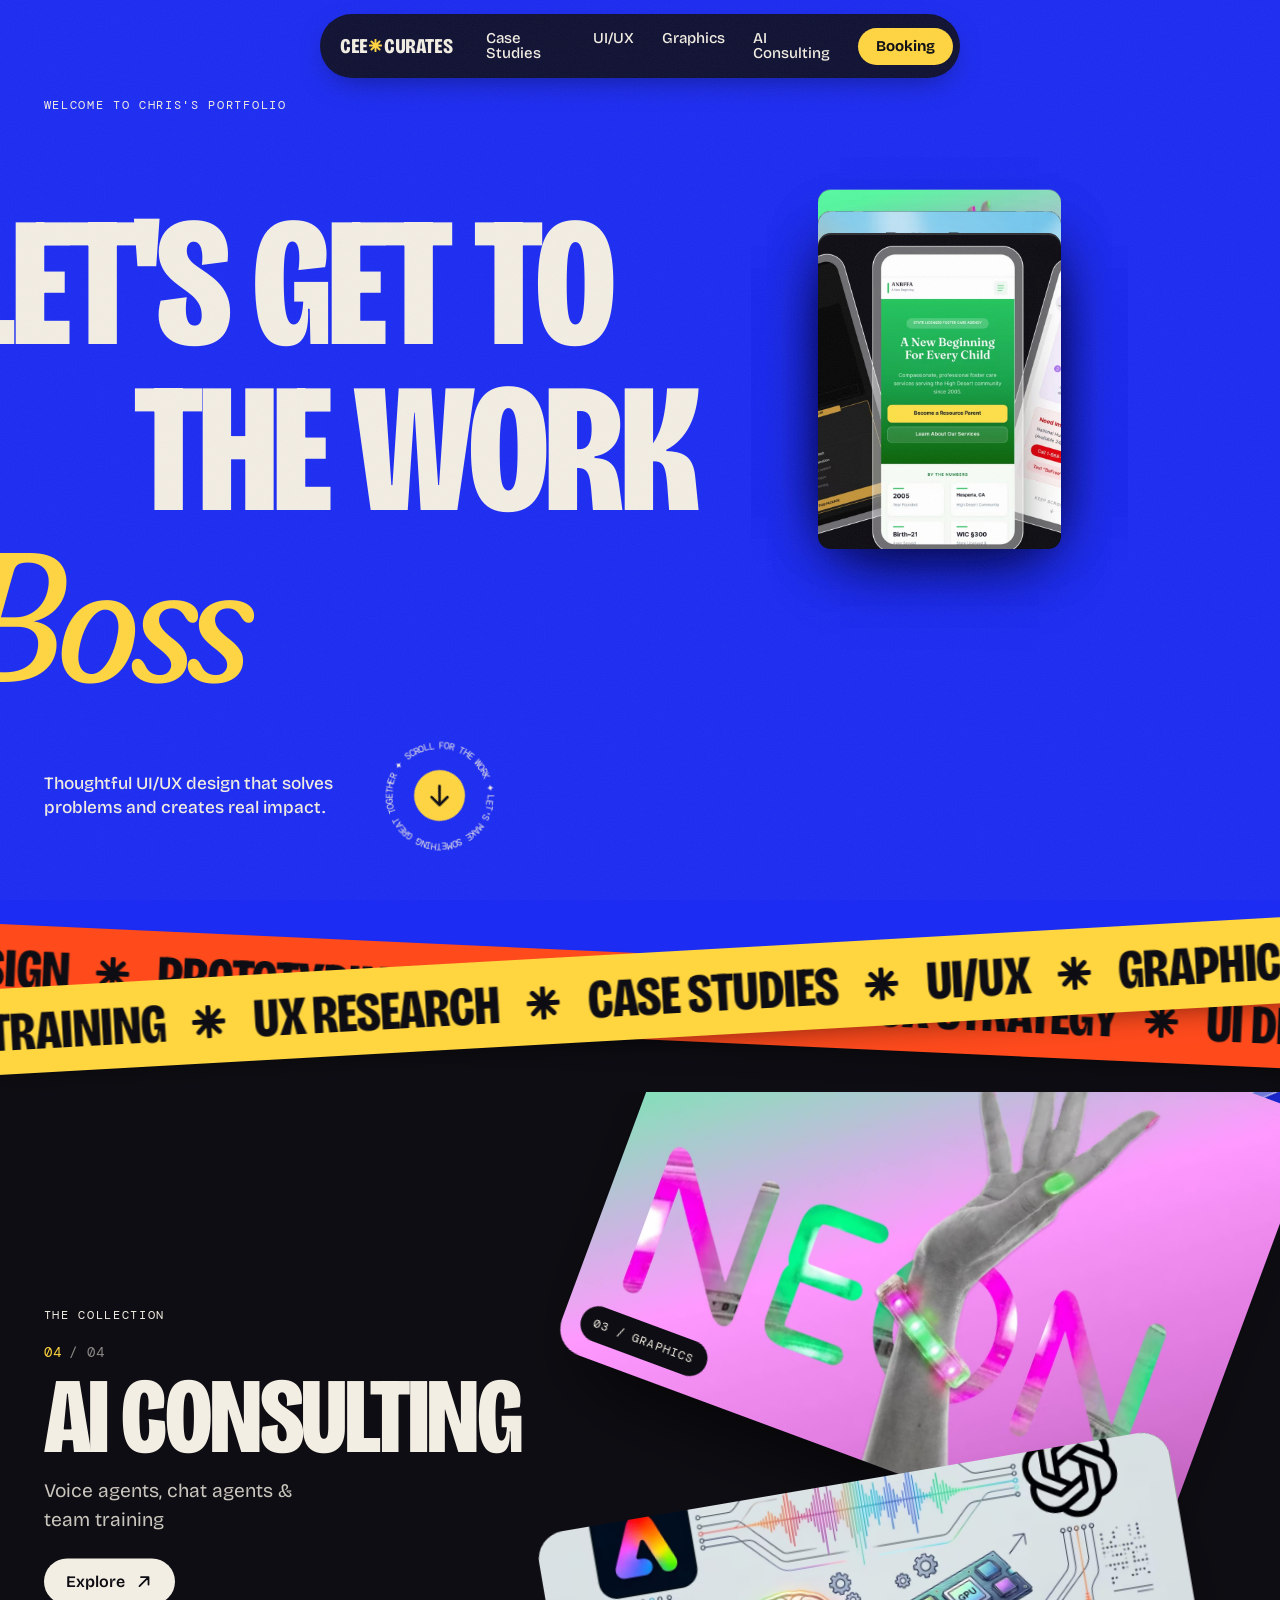
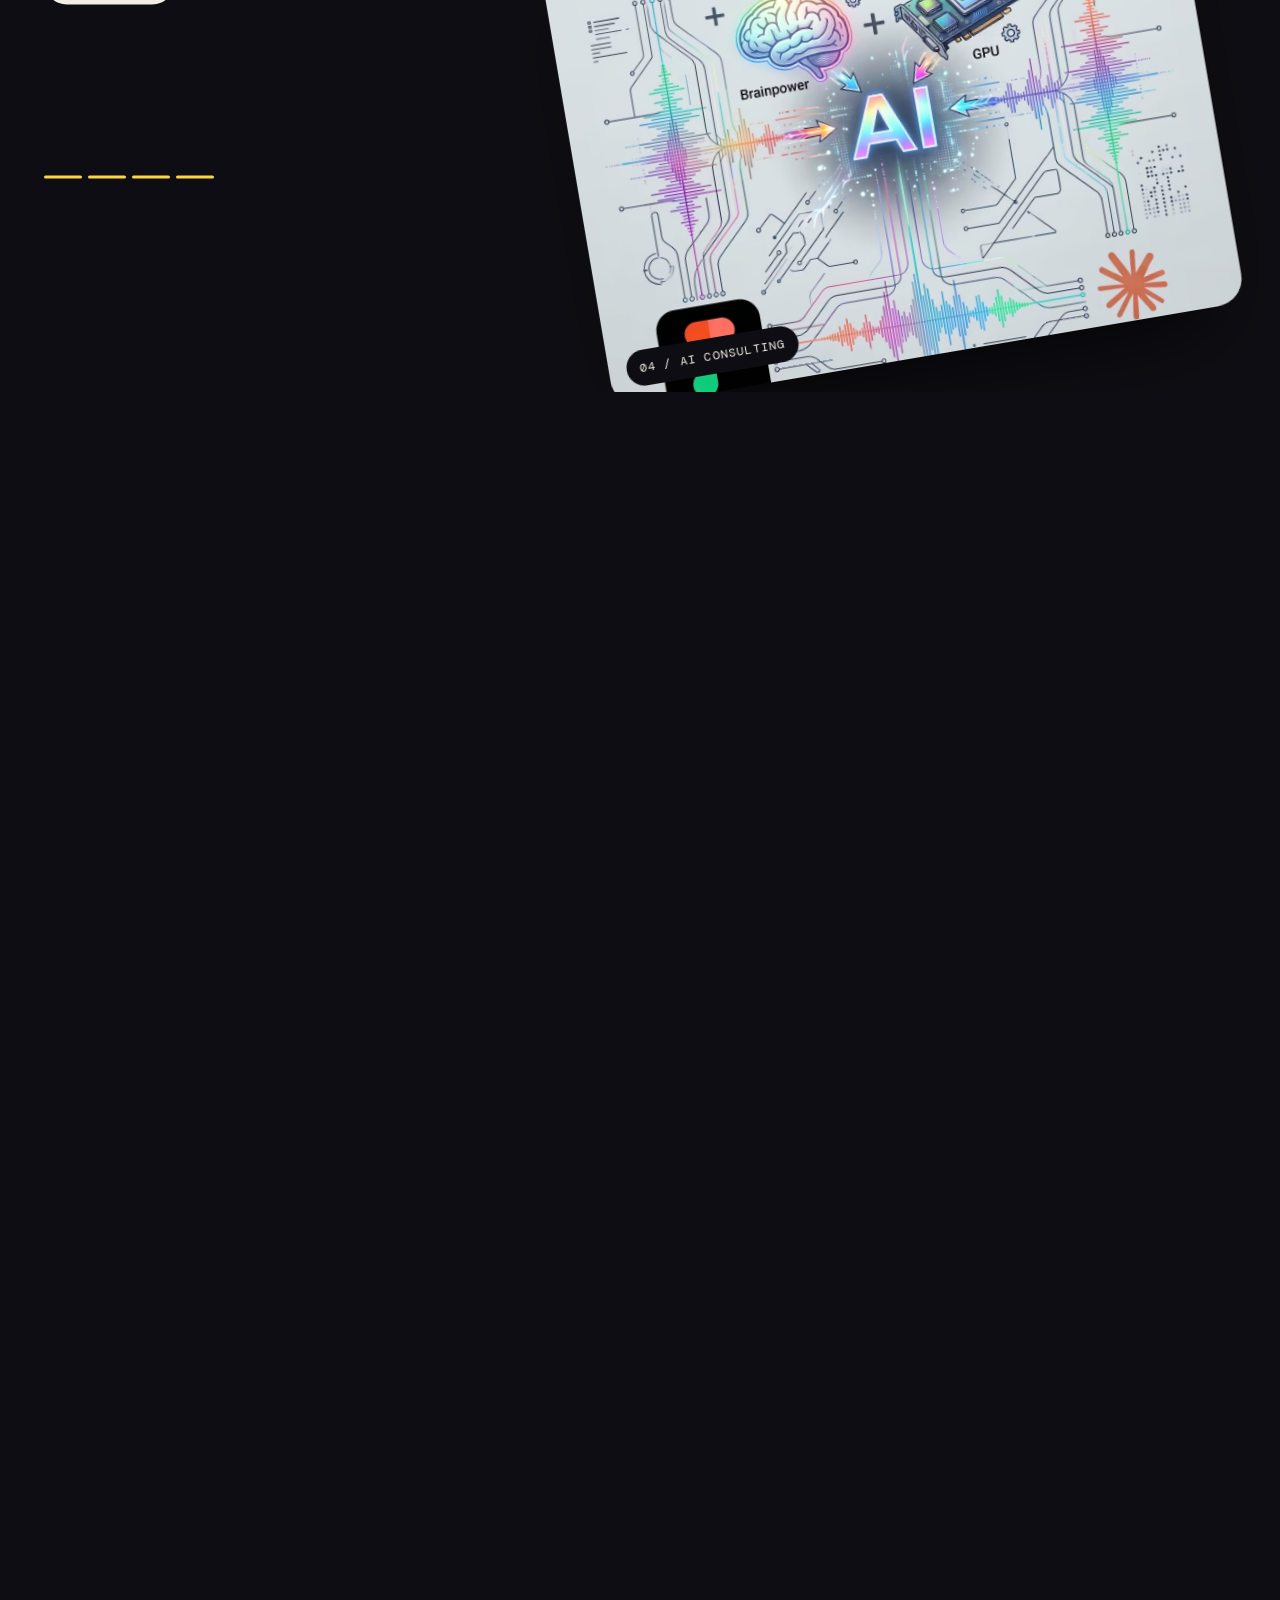
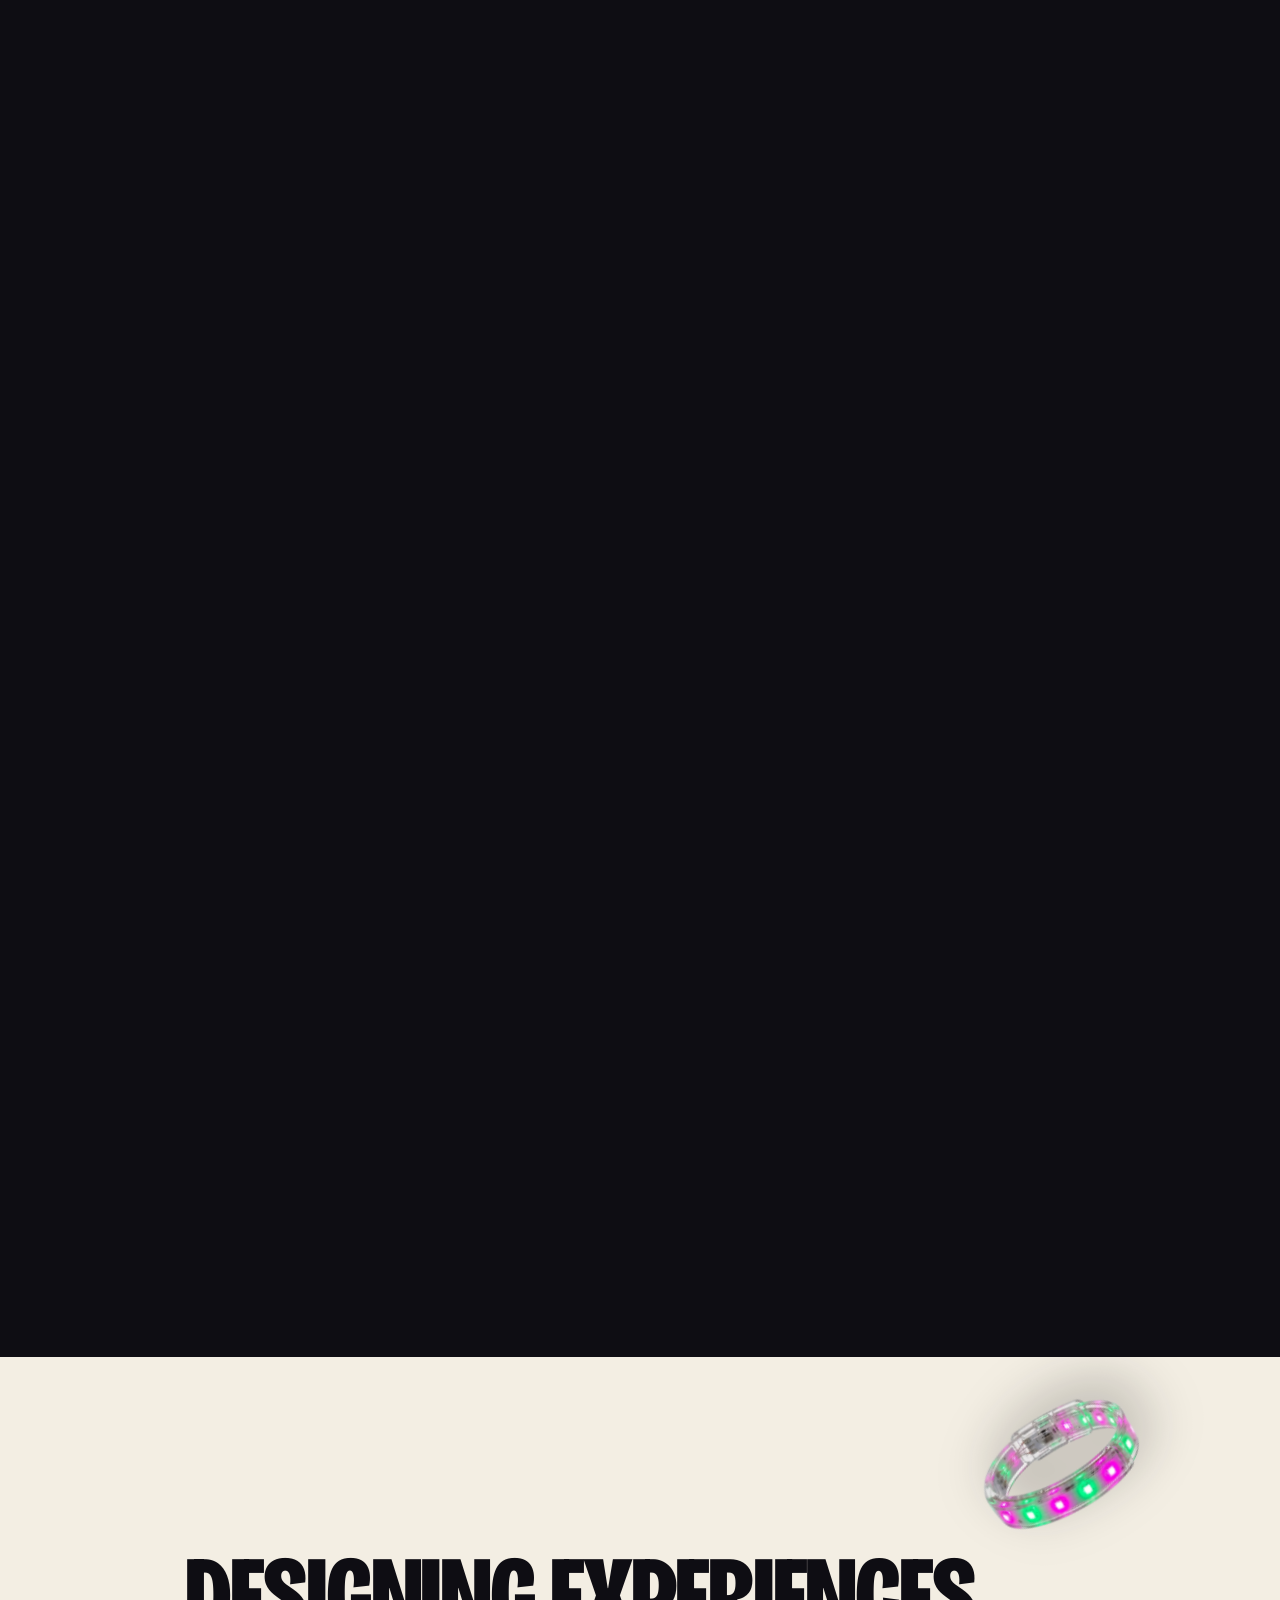
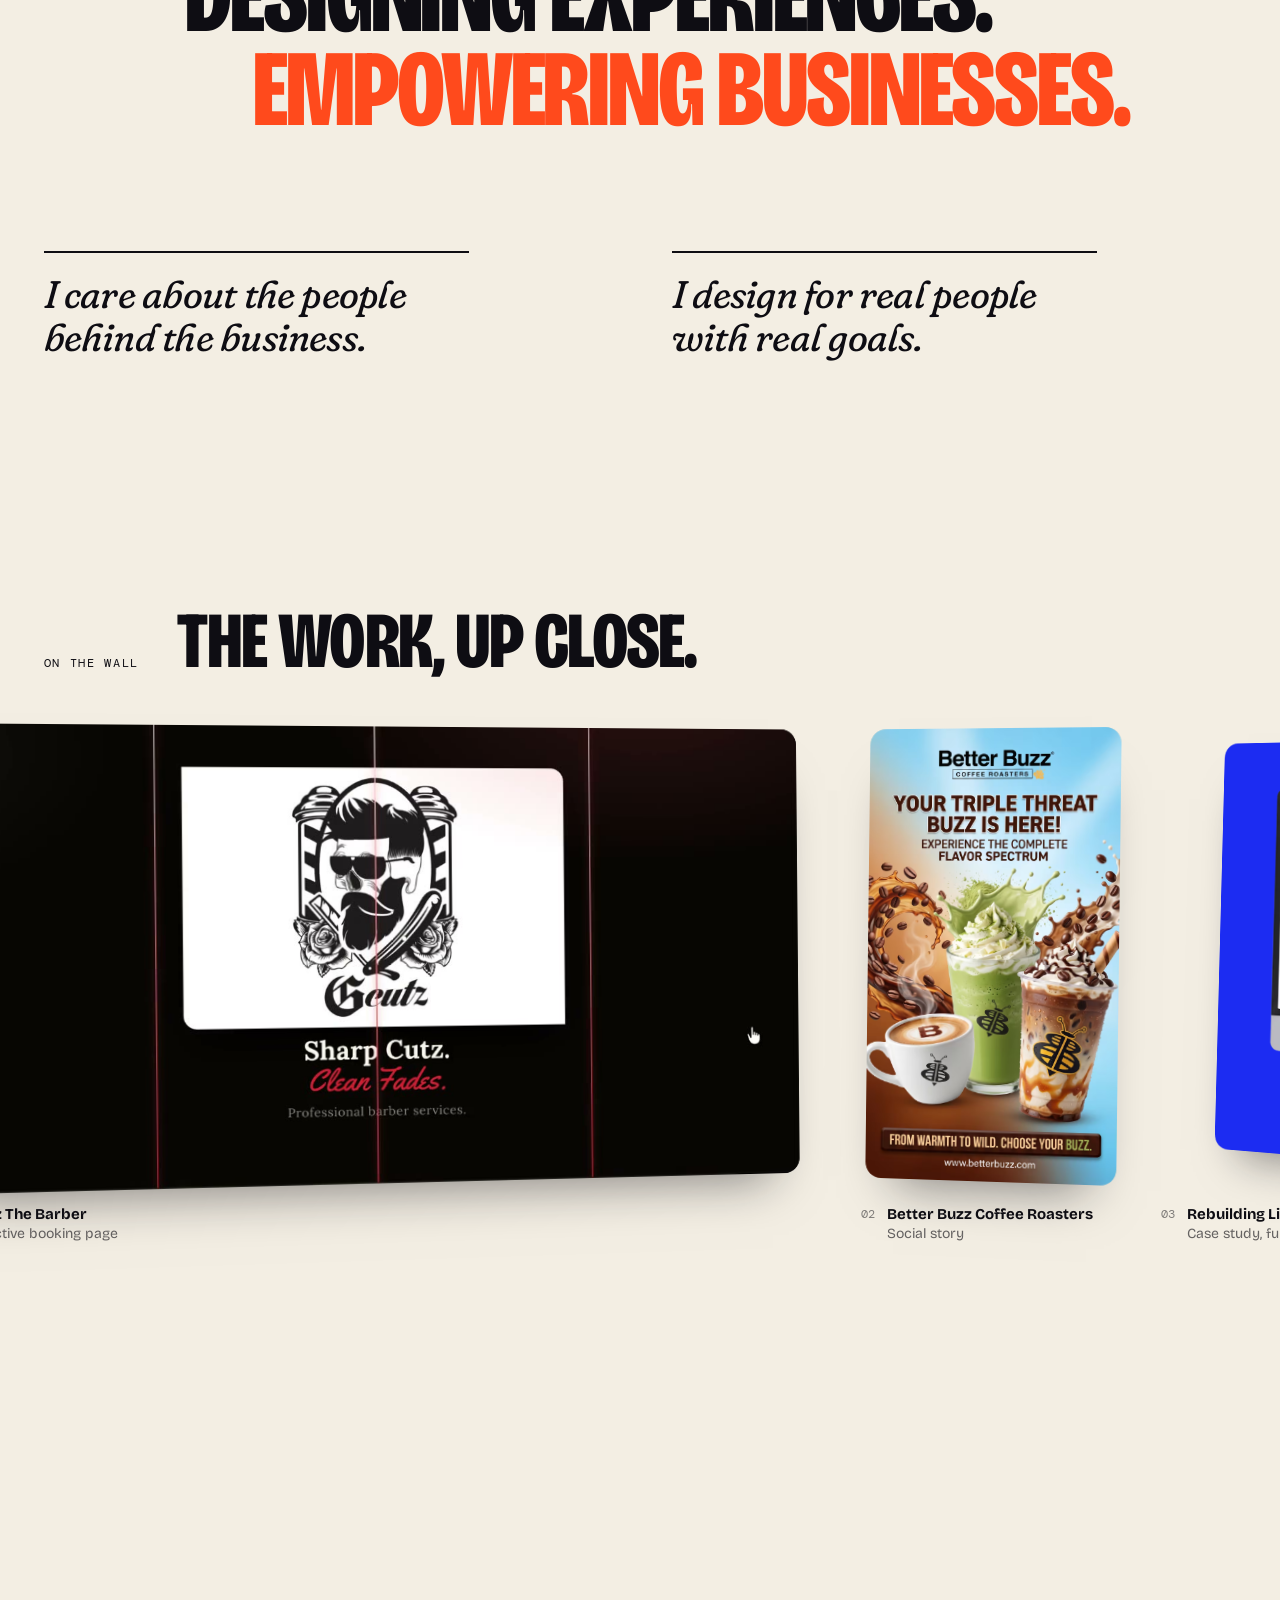
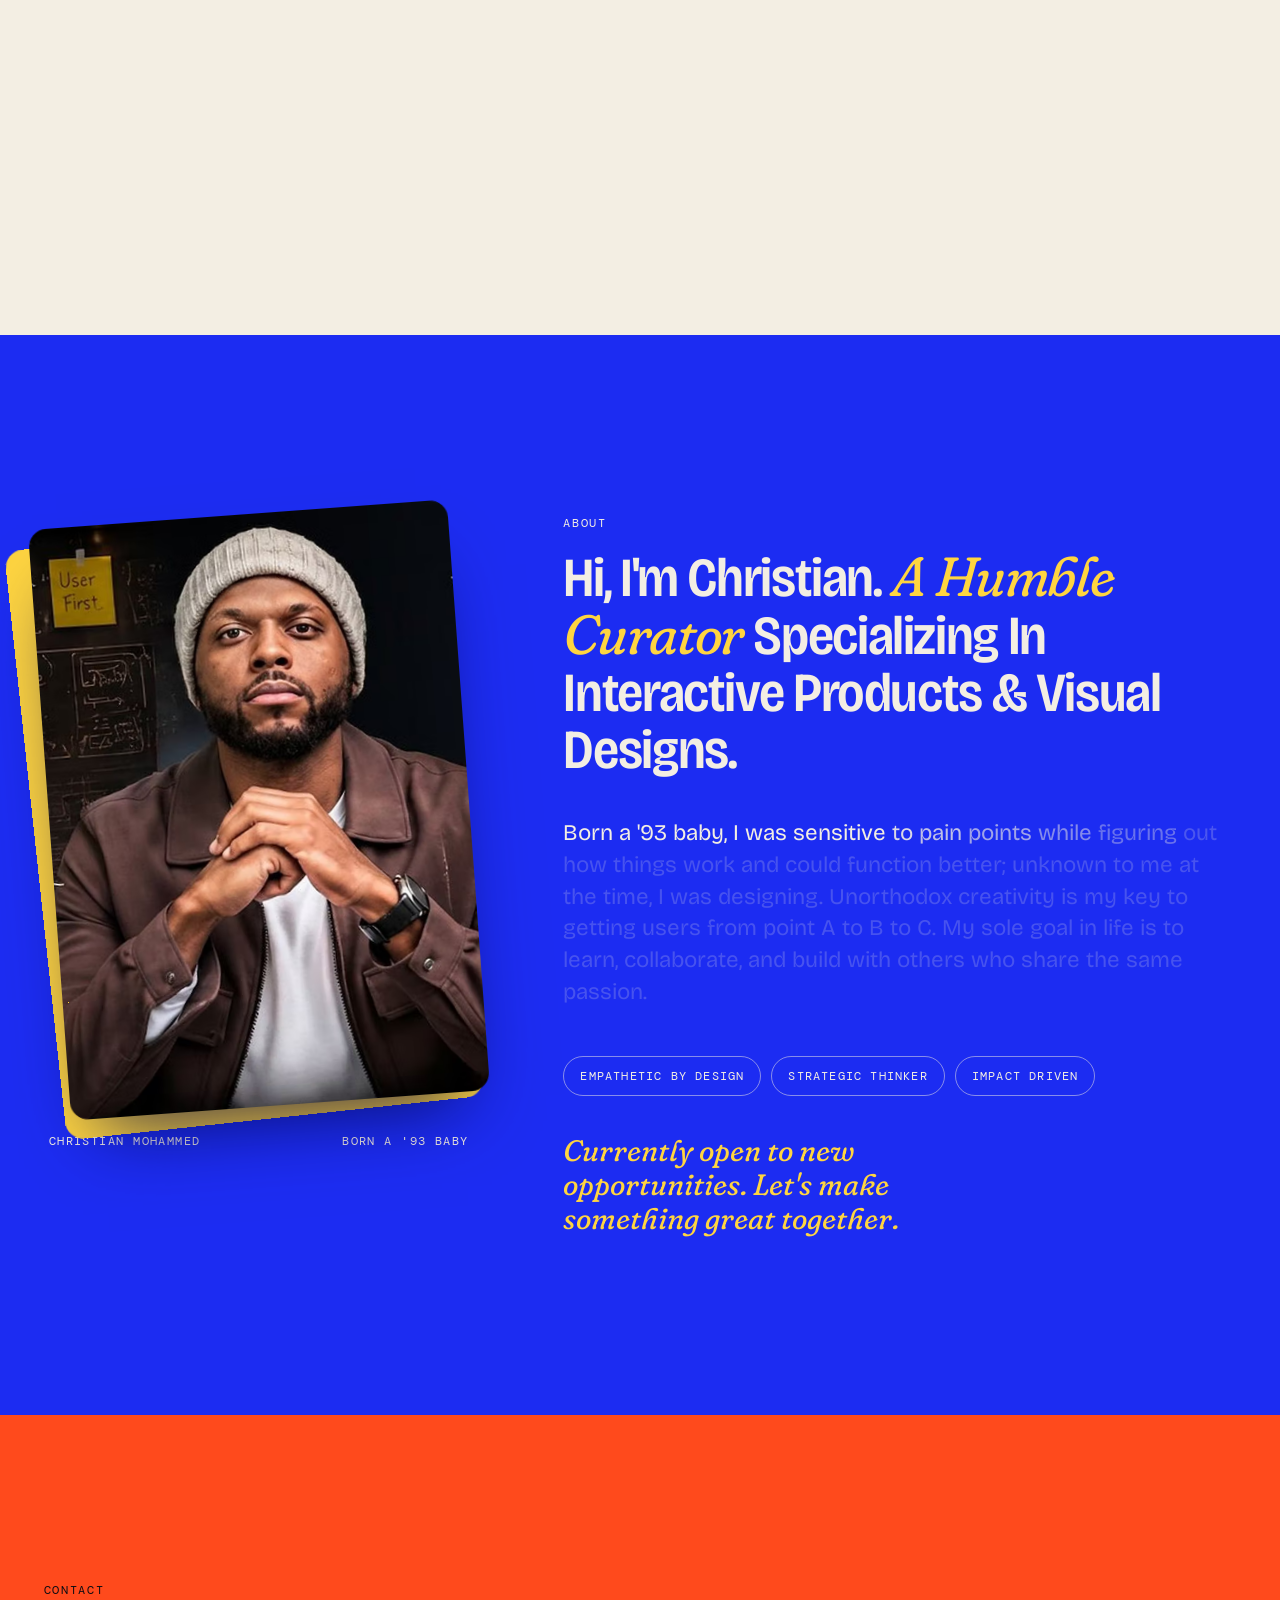
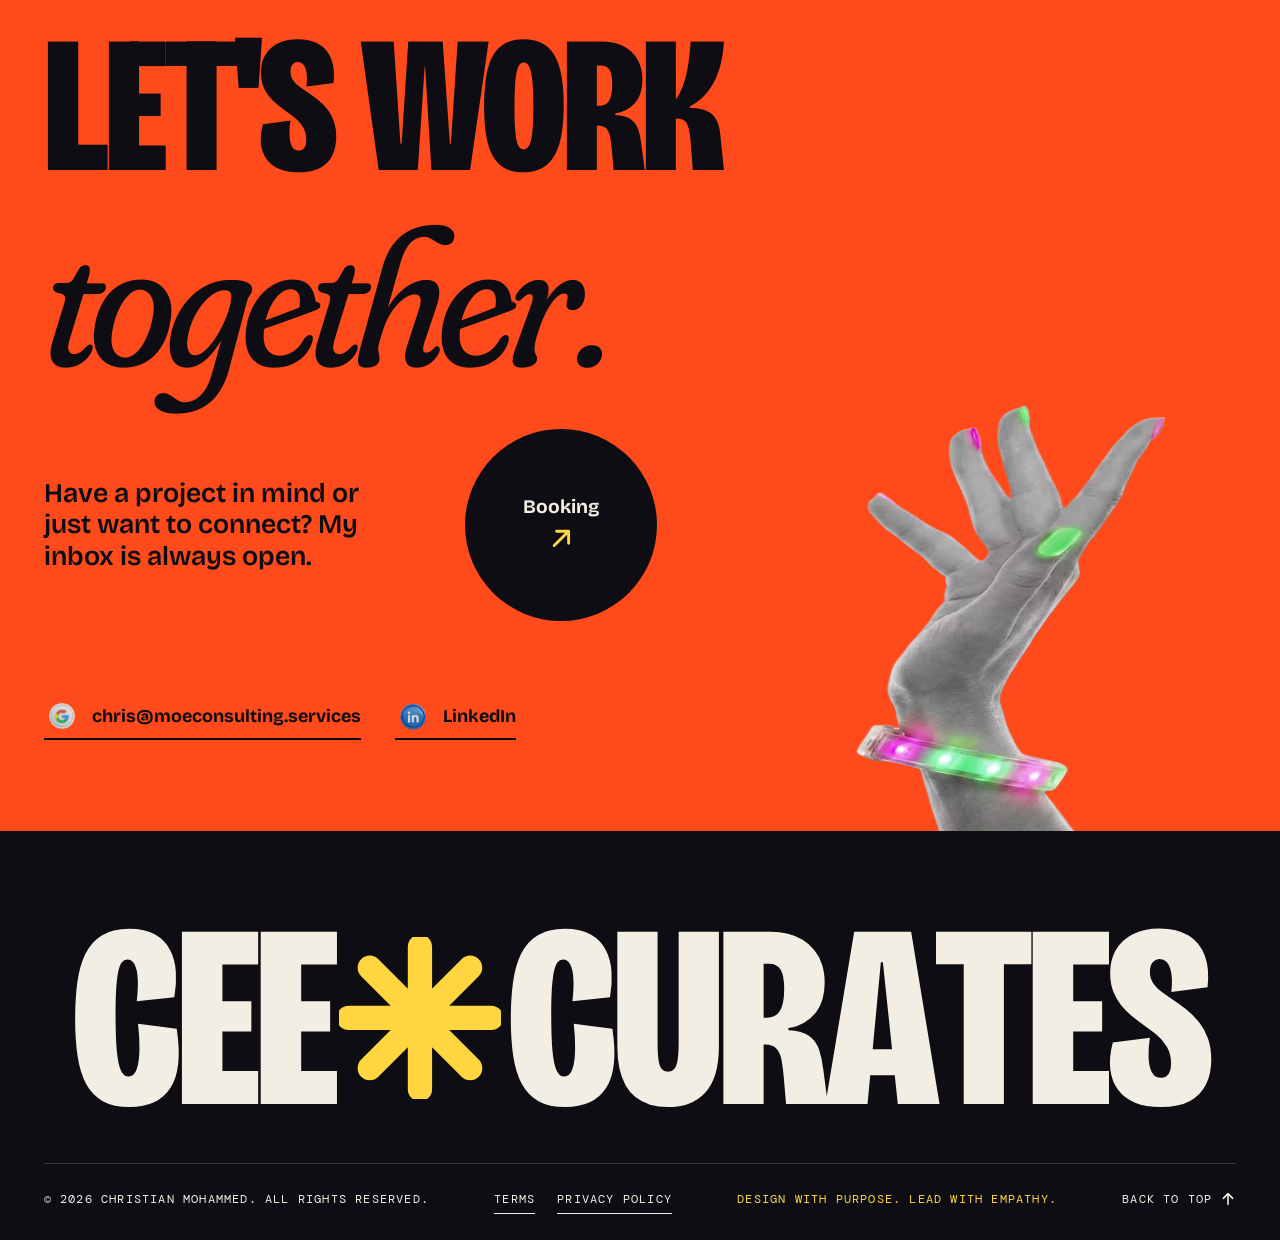
==== commit b09493cb: "Add files via upload" ====
--- a/index.html
+++ b/index.html
@@ -4,7 +4,7 @@
 <meta charset="utf-8">
 <meta name="viewport" content="width=device-width, initial-scale=1, viewport-fit=cover">
 <title>Cee Curates | Christian Mohammed, Product and Visual Designer</title>
-<meta name="description" content="Christian Mohammed is a humble curator specializing in interactive products and visual designs. Case studies, UI/UX, graphics and AI native work.">
+<meta name="description" content="Christian Mohammed is a humble curator specializing in interactive products and visual designs. Case studies, UI/UX, graphics and AI consulting.">
 <meta name="theme-color" content="#1c2cf2">
 <link rel="canonical" href="https://ceecurates.com/">
 <link rel="icon" href="assets/img/favicon.svg" type="image/svg+xml">
@@ -65,9 +65,10 @@
 <header class="nav" data-nav>
   <a class="nav__brand" href="#top" aria-label="Cee Curates, back to top">Cee<svg class="burst"><use href="#burst"/></svg>Curates</a>
   <nav class="nav__links" aria-label="Primary">
-    <a href="#work">Work</a>
-    <a href="https://ceecurates.com/uiux">UI/UX</a>
-    <a href="#contact">Contact</a>
+    <a href="case-studies/">Case Studies</a>
+    <a href="uiux/">UI/UX</a>
+    <a href="graphics/">Graphics</a>
+    <a href="ai-consulting/">AI Consulting</a>
   </nav>
   <a class="nav__cta" href="mailto:chris@moeconsulting.services?subject=Booking">Booking</a>
   <button class="nav__toggle" type="button" aria-expanded="false" aria-controls="menu" data-menu-toggle>
@@ -77,10 +78,10 @@
 
 <div class="menu" id="menu" data-menu hidden>
   <nav class="menu__links" aria-label="Mobile">
-    <a href="#work" data-menu-link><span>01</span>Work</a>
-    <a href="https://ceecurates.com/uiux" data-menu-link><span>02</span>UI/UX</a>
-    <a href="#about" data-menu-link><span>03</span>About</a>
-    <a href="#contact" data-menu-link><span>04</span>Contact</a>
+    <a href="case-studies/" data-menu-link><span>01</span>Case Studies</a>
+    <a href="uiux/" data-menu-link><span>02</span>UI/UX</a>
+    <a href="graphics/" data-menu-link><span>03</span>Graphics</a>
+    <a href="ai-consulting/" data-menu-link><span>04</span>AI Consulting</a>
   </nav>
   <div class="menu__foot">
     <a href="mailto:chris@moeconsulting.services?subject=Booking">Booking</a>
@@ -155,43 +156,43 @@
           <article class="ctext is-active" data-ctext>
             <h2>Case Studies</h2>
             <p>End-to-end UX research &amp; design</p>
-            <a class="btn" href="https://ceecurates.com/case-studies">Explore<svg aria-hidden="true"><use href="#arrow"/></svg></a>
+            <a class="btn" href="case-studies/">Explore<svg aria-hidden="true"><use href="#arrow"/></svg></a>
           </article>
           <article class="ctext" data-ctext>
             <h2>UI/UX</h2>
             <p>Interfaces, flows &amp; prototypes</p>
-            <a class="btn" href="https://ceecurates.com/uiux">Explore<svg aria-hidden="true"><use href="#arrow"/></svg></a>
+            <a class="btn" href="uiux/">Explore<svg aria-hidden="true"><use href="#arrow"/></svg></a>
           </article>
           <article class="ctext" data-ctext>
             <h2>Graphics</h2>
             <p>Visual identity &amp; brand design</p>
-            <a class="btn" href="https://ceecurates.com/graphics">Explore<svg aria-hidden="true"><use href="#arrow"/></svg></a>
+            <a class="btn" href="graphics/">Explore<svg aria-hidden="true"><use href="#arrow"/></svg></a>
           </article>
           <article class="ctext" data-ctext>
-            <h2>AI Native</h2>
-            <p>Generative &amp; AI-assisted products</p>
-            <a class="btn" href="https://ceecurates.com/ai-creations">Explore<svg aria-hidden="true"><use href="#arrow"/></svg></a>
+            <h2>AI Consulting</h2>
+            <p>Voice agents, chat agents &amp; team training</p>
+            <a class="btn" href="ai-consulting/">Explore<svg aria-hidden="true"><use href="#arrow"/></svg></a>
           </article>
         </div>
         <div class="rail" aria-hidden="true"><i class="is-active"></i><i></i><i></i><i></i></div>
       </div>
 
       <div class="wheel" data-wheel>
-        <a class="wcard wcard--butter" href="https://ceecurates.com/case-studies" data-wcard data-cursor="Explore" aria-label="Explore Case Studies">
+        <a class="wcard wcard--butter" href="case-studies/" data-wcard data-cursor="Explore" aria-label="Explore Case Studies">
           <img class="wcard__float wcard__float--zoom" src="assets/img/sketches.avif" alt="Notebook, wireframe sketches and headphones from a UX research session" width="1000" height="1000" loading="lazy">
           <span class="wcard__tag">01 / Case Studies</span>
         </a>
-        <a class="wcard wcard--cobalt" href="https://ceecurates.com/uiux" data-wcard data-cursor="Explore" aria-label="Explore UI/UX">
+        <a class="wcard wcard--cobalt" href="uiux/" data-wcard data-cursor="Explore" aria-label="Explore UI/UX">
           <img class="wcard__float wcard__float--wide" src="assets/img/phones.avif" alt="Three phone screens showing mobile interface designs" width="1400" height="1050" loading="lazy">
           <span class="wcard__tag">02 / UI/UX</span>
         </a>
-        <a class="wcard" href="https://ceecurates.com/graphics" data-wcard data-cursor="Explore" aria-label="Explore Graphics">
+        <a class="wcard" href="graphics/" data-wcard data-cursor="Explore" aria-label="Explore Graphics">
           <img class="wcard__fill" src="assets/img/neon.avif" alt="NEON brand artwork with a hand wearing a glowing bracelet" width="1600" height="1200" loading="lazy">
           <span class="wcard__tag">03 / Graphics</span>
         </a>
-        <a class="wcard" href="https://ceecurates.com/ai-creations" data-wcard data-cursor="Explore" aria-label="Explore AI Native">
+        <a class="wcard" href="ai-consulting/" data-wcard data-cursor="Explore" aria-label="Explore AI Consulting">
           <img class="wcard__fill" src="assets/img/ai.avif" alt="Illustration of AI tools, brainpower and GPU working together" width="1400" height="1400" loading="lazy">
-          <span class="wcard__tag">04 / AI Native</span>
+          <span class="wcard__tag">04 / AI Consulting</span>
         </a>
       </div>
     </div>
@@ -218,7 +219,7 @@
         <h2>The work, up close.</h2>
       </header>
       <div class="wall__track" data-track>
-        <a class="tile" href="https://ceecurates.com/uiux" data-tile data-cursor="View" style="--ar:1.91">
+        <a class="tile" href="uiux/" data-tile data-cursor="View" style="--ar:1.91">
           <div class="tile__card tile__card--ink">
             <video muted loop playsinline preload="none" poster="assets/img/gcutz-poster.jpg" data-video>
               <source src="assets/video/gcutz.mp4" type="video/mp4">
@@ -226,35 +227,39 @@
           </div>
           <p class="tile__cap"><span>01</span><strong>G Cutz The Barber</strong><em>Interactive booking page</em></p>
         </a>
-        <a class="tile" href="https://ceecurates.com/graphics" data-tile data-cursor="View" style="--ar:0.558">
+        <a class="tile" href="graphics/" data-tile data-cursor="View" style="--ar:0.558">
           <div class="tile__card"><img src="assets/img/betterbuzz.avif" alt="Better Buzz Coffee Roasters flyer" width="836" height="1498" loading="lazy"></div>
           <p class="tile__cap"><span>02</span><strong>Better Buzz Coffee Roasters</strong><em>Social story</em></p>
         </a>
-        <a class="tile" href="https://ceecurates.com/case-studies" data-tile data-cursor="View" style="--ar:1.45">
+        <a class="tile" href="case-studies/" data-tile data-cursor="View" style="--ar:1.45">
           <div class="tile__card tile__card--cobalt tile__card--pad"><img src="assets/img/rbl-devices.avif" alt="Rebuilding Lives website on desktop and tablet" width="1400" height="910" loading="lazy"></div>
           <p class="tile__cap"><span>03</span><strong>Rebuilding Lives FFA</strong><em>Case study, full redesign</em></p>
         </a>
-        <a class="tile" href="https://ceecurates.com/graphics" data-tile data-cursor="View" style="--ar:0.805">
-          <div class="tile__card"><img src="assets/img/clubliv.avif" alt="Baddie Lounge hip hop night flyer for Club Liv Las Vegas" width="1208" height="1500" loading="lazy"></div>
-          <p class="tile__cap"><span>04</span><strong>Baddie Lounge, Club Liv</strong><em>Event flyer</em></p>
-        </a>
-        <a class="tile" href="https://ceecurates.com/uiux" data-tile data-cursor="View" style="--ar:2.12">
+        <div class="tile" data-tile style="--ar:1.778">
+          <div class="tile__card tile__card--ink">
+            <video muted loop playsinline preload="none" poster="assets/img/kiah-poster.jpg" data-video aria-label="Preview of the Let's Keep It All Here diary app">
+              <source src="assets/video/kiah.mp4" type="video/mp4">
+            </video>
+          </div>
+          <p class="tile__cap"><span>04</span><strong>Let's Keep It All Here</strong><em>A private diary between loved ones</em></p>
+        </div>
+        <a class="tile" href="uiux/" data-tile data-cursor="View" style="--ar:2.12">
           <div class="tile__card"><img src="assets/img/monarch.avif" alt="Monarch Car Detail Co. on phone, watch and laptop" width="1104" height="520" loading="lazy"></div>
           <p class="tile__cap"><span>05</span><strong>Monarch Car Detail Co.</strong><em>Personal project</em></p>
         </a>
-        <a class="tile" href="https://ceecurates.com/graphics" data-tile data-cursor="View" style="--ar:0.558">
+        <a class="tile" href="graphics/" data-tile data-cursor="View" style="--ar:0.558">
           <div class="tile__card"><img src="assets/img/nasality.avif" alt="Nasality nasal inhaler flyer" width="836" height="1498" loading="lazy"></div>
           <p class="tile__cap"><span>06</span><strong>Nasality</strong><em>Product story</em></p>
         </a>
-        <a class="tile" href="https://ceecurates.com/uiux" data-tile data-cursor="View" style="--ar:2.12">
+        <a class="tile" href="uiux/" data-tile data-cursor="View" style="--ar:2.12">
           <div class="tile__card"><img src="assets/img/anb.avif" alt="A New Beginning FFA website on tablet, phone and desktop" width="1104" height="520" loading="lazy"></div>
           <p class="tile__cap"><span>07</span><strong>A New Beginning FFA</strong><em>Fresh start</em></p>
         </a>
-        <a class="tile" href="https://ceecurates.com/graphics" data-tile data-cursor="View" style="--ar:1.79">
+        <a class="tile" href="graphics/" data-tile data-cursor="View" style="--ar:1.79">
           <div class="tile__card"><img src="assets/img/smallbiz.avif" alt="Small Business, Big Goals lettering and portrait artwork" width="1800" height="1004" loading="lazy"></div>
           <p class="tile__cap"><span>08</span><strong>Small Business, Big Goals</strong><em>Social banner</em></p>
         </a>
-        <a class="tile" href="https://ceecurates.com/graphics" data-tile data-cursor="View" style="--ar:0.773">
+        <a class="tile" href="graphics/" data-tile data-cursor="View" style="--ar:0.773">
           <div class="tile__card"><img src="assets/img/neon-flyer.avif" alt="Neon Rave event flyer" width="612" height="792" loading="lazy"></div>
           <p class="tile__cap"><span>09</span><strong>Neon Rave</strong><em>Event flyer</em></p>
         </a>
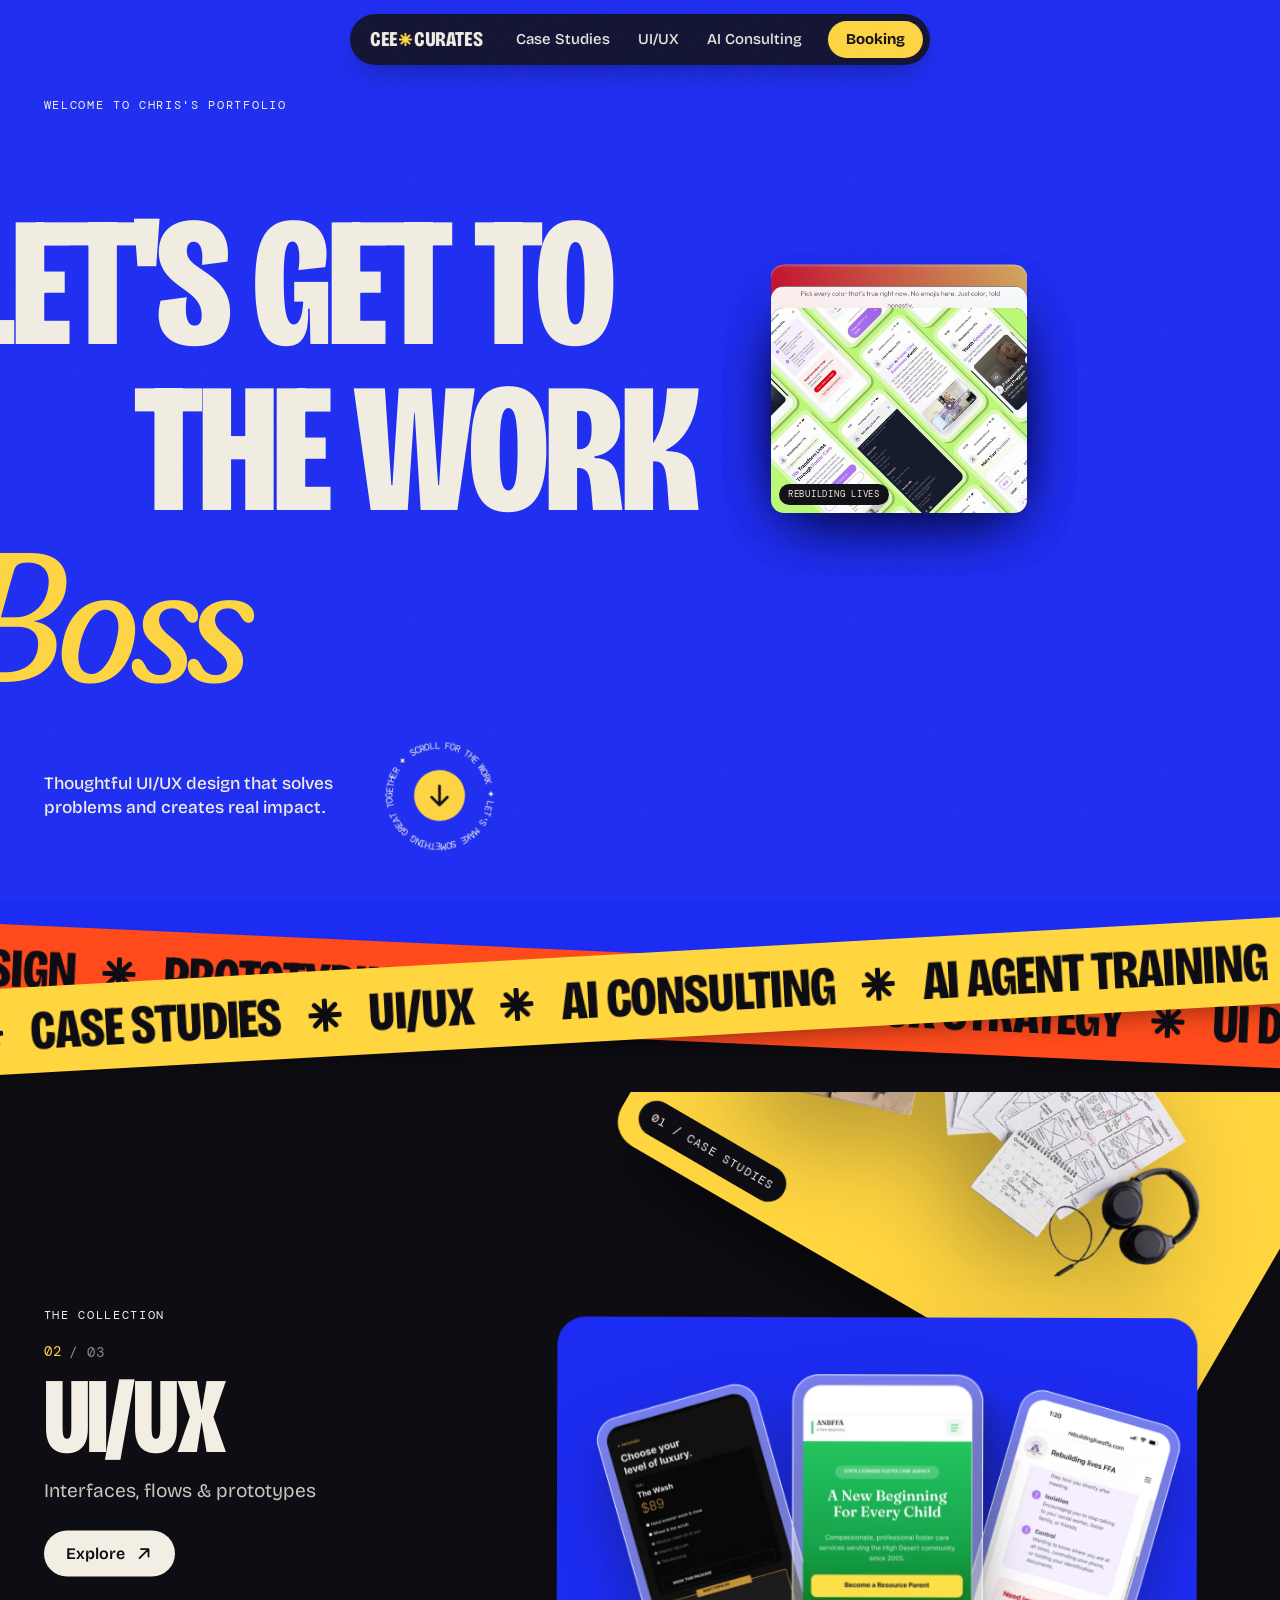
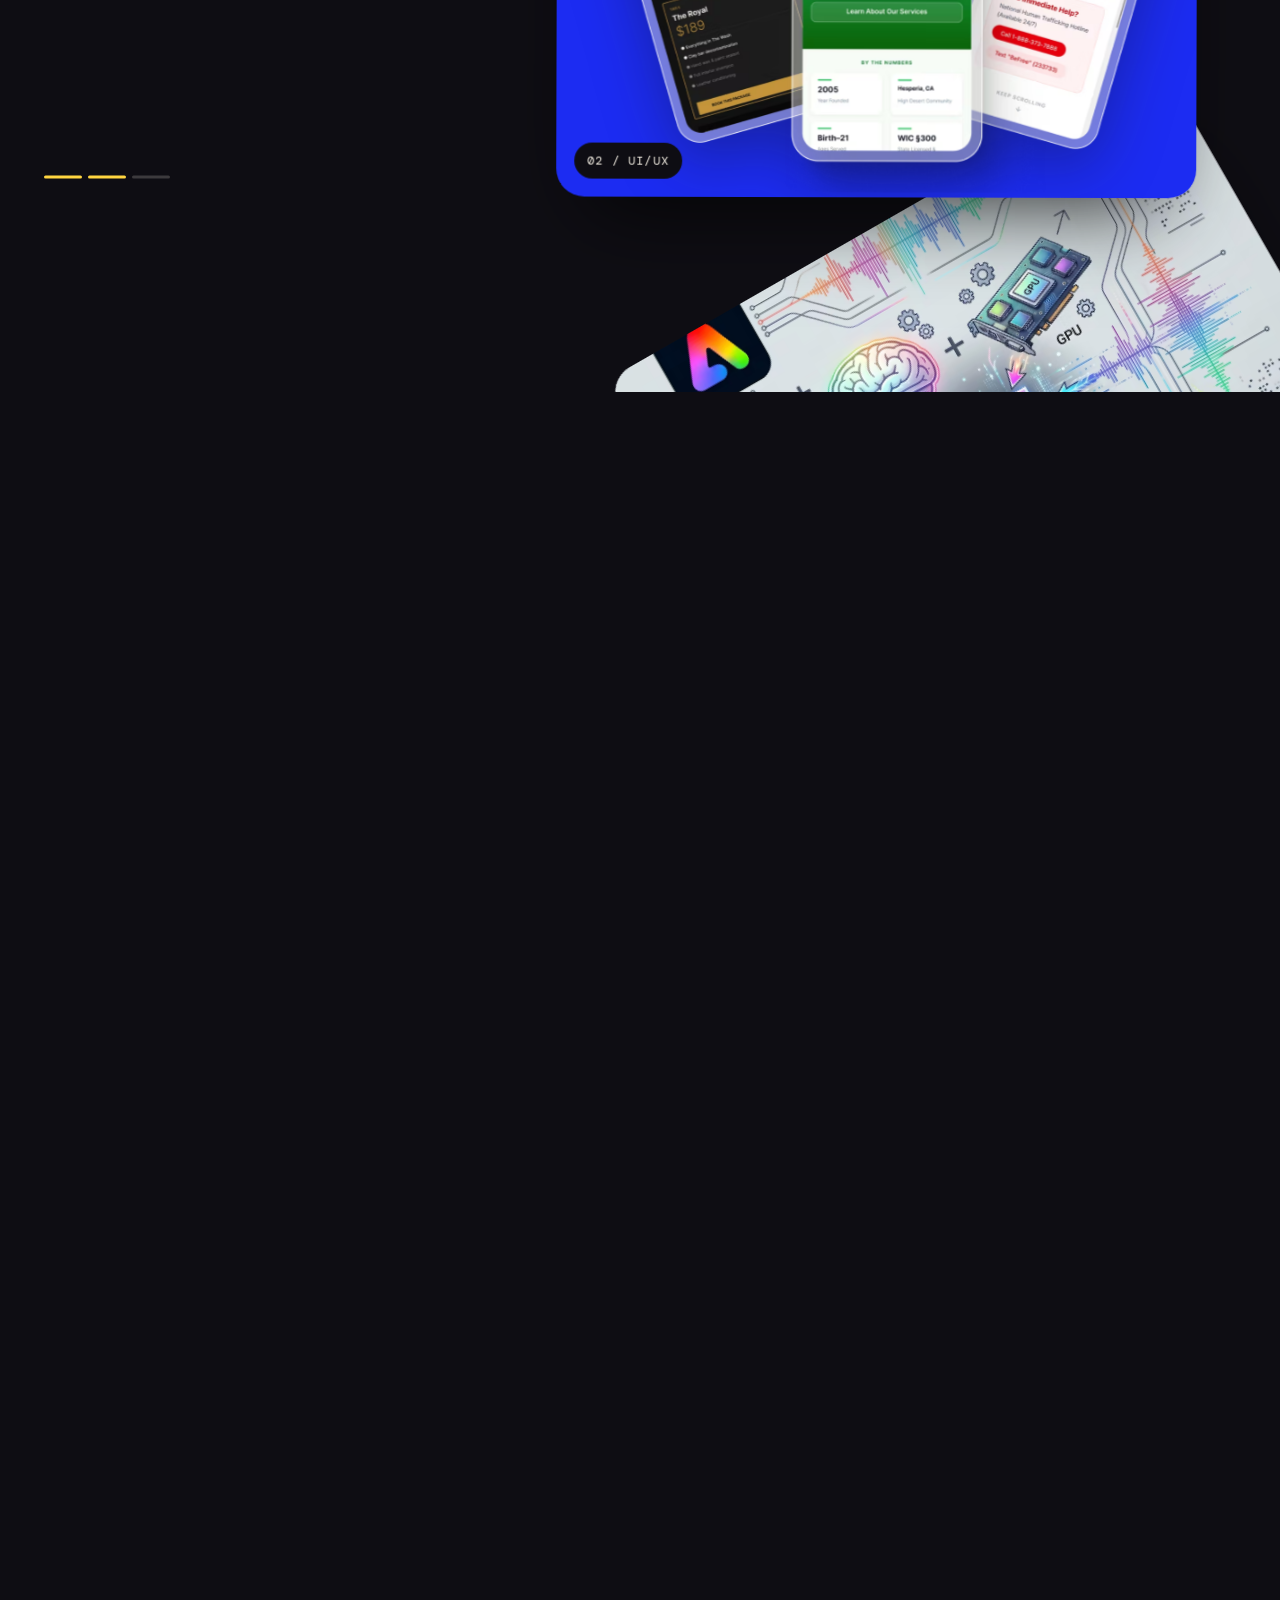
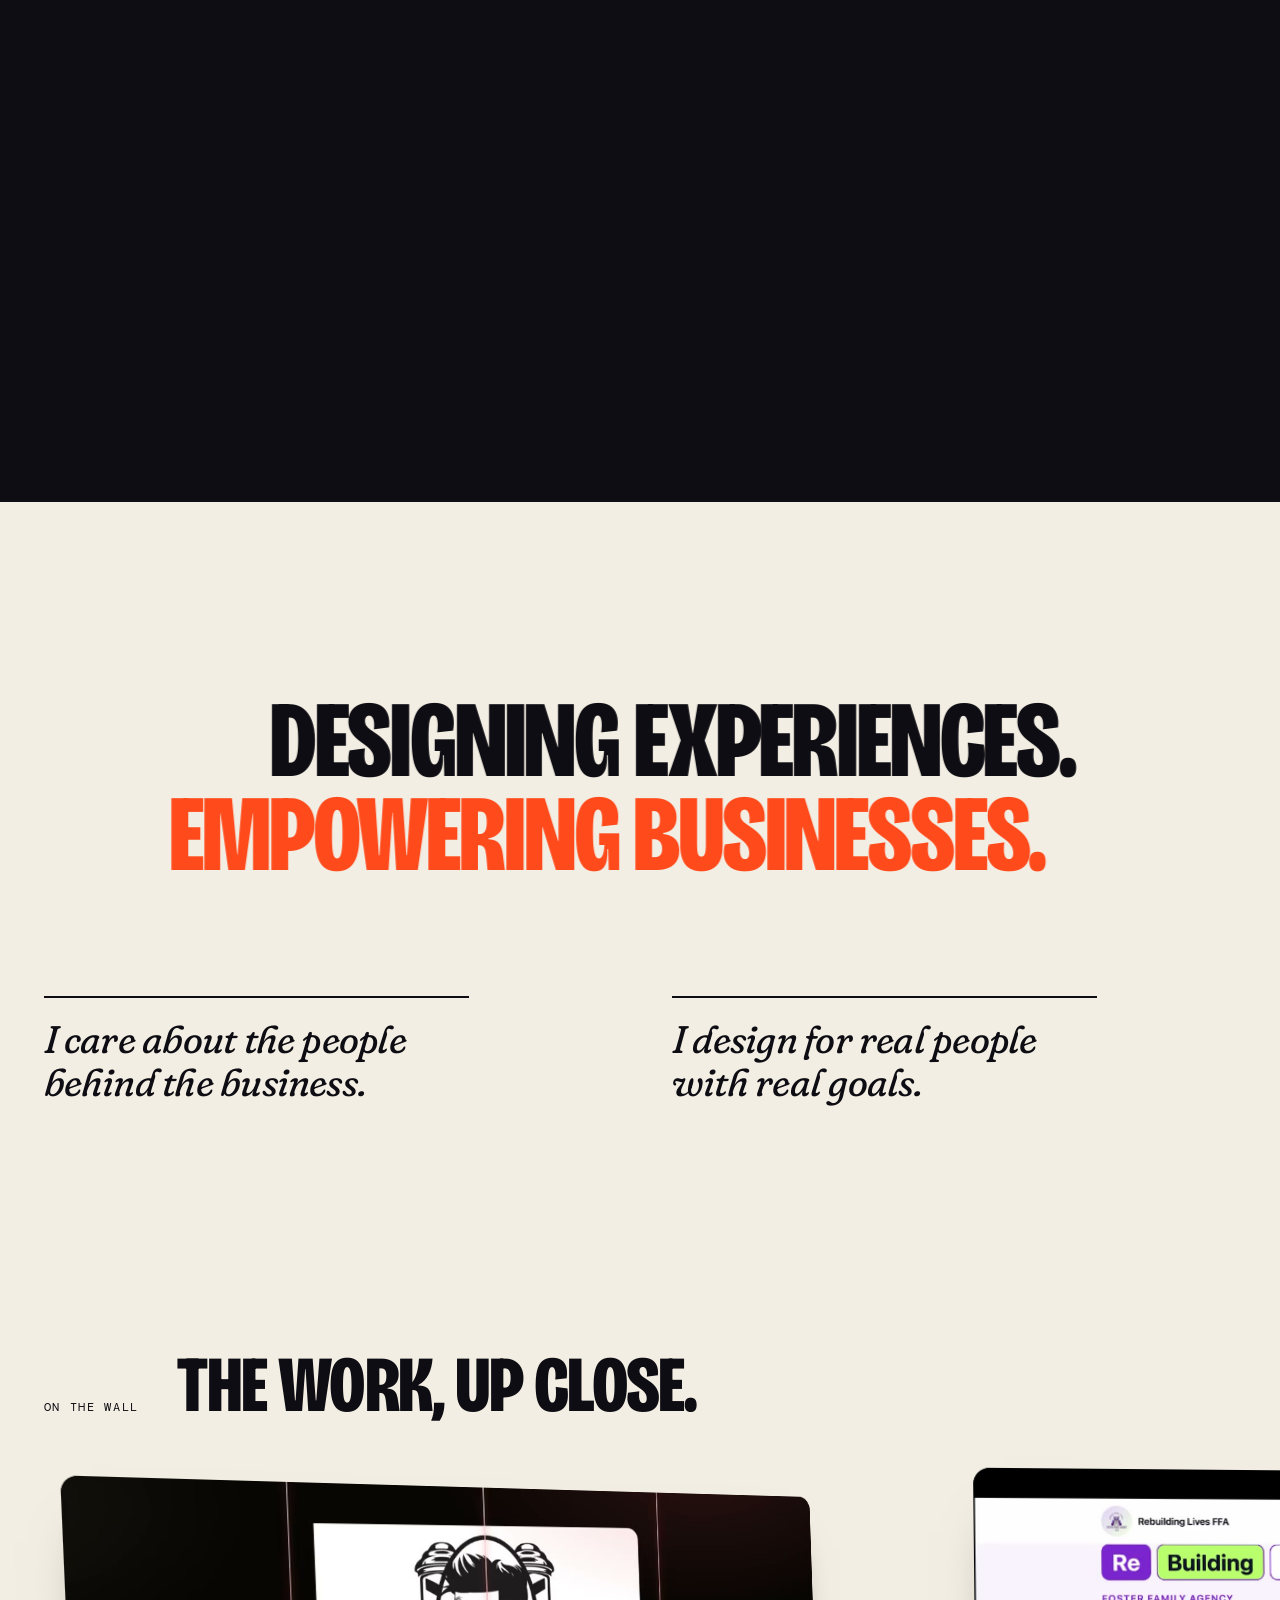
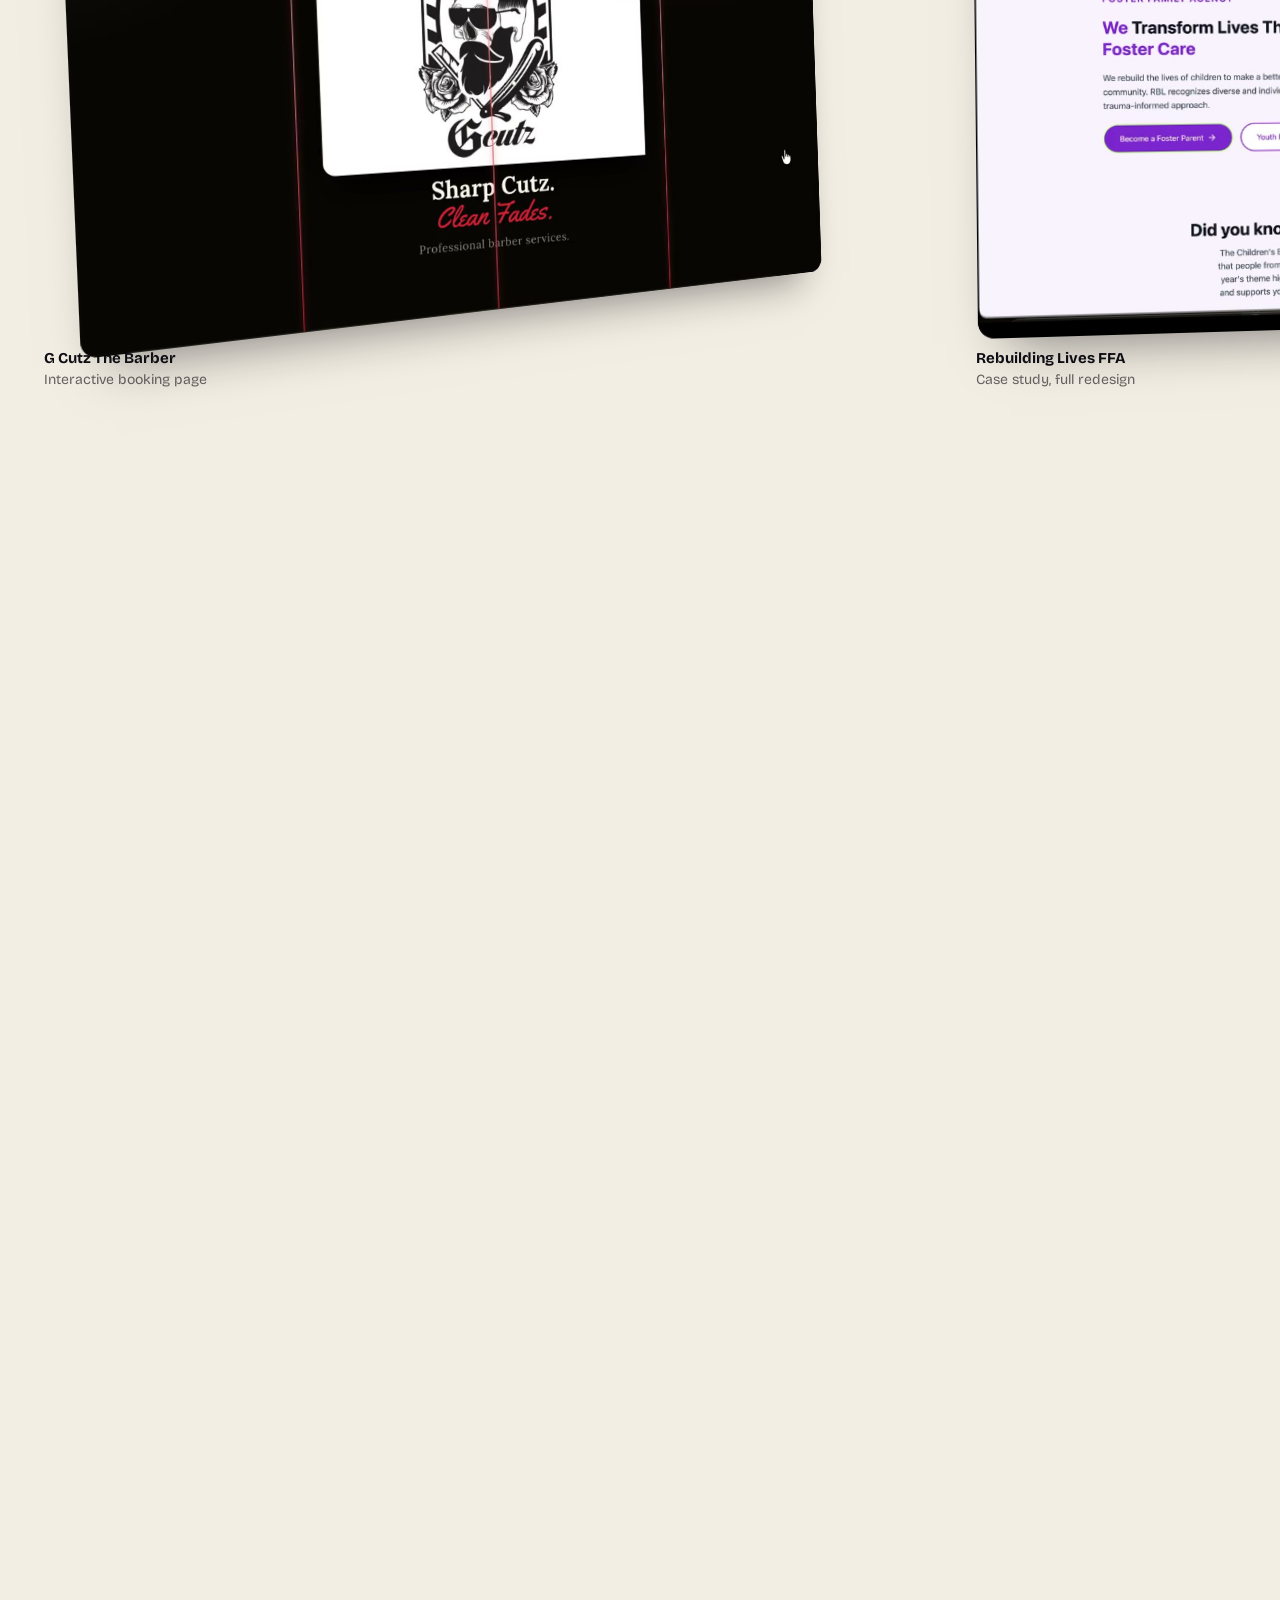
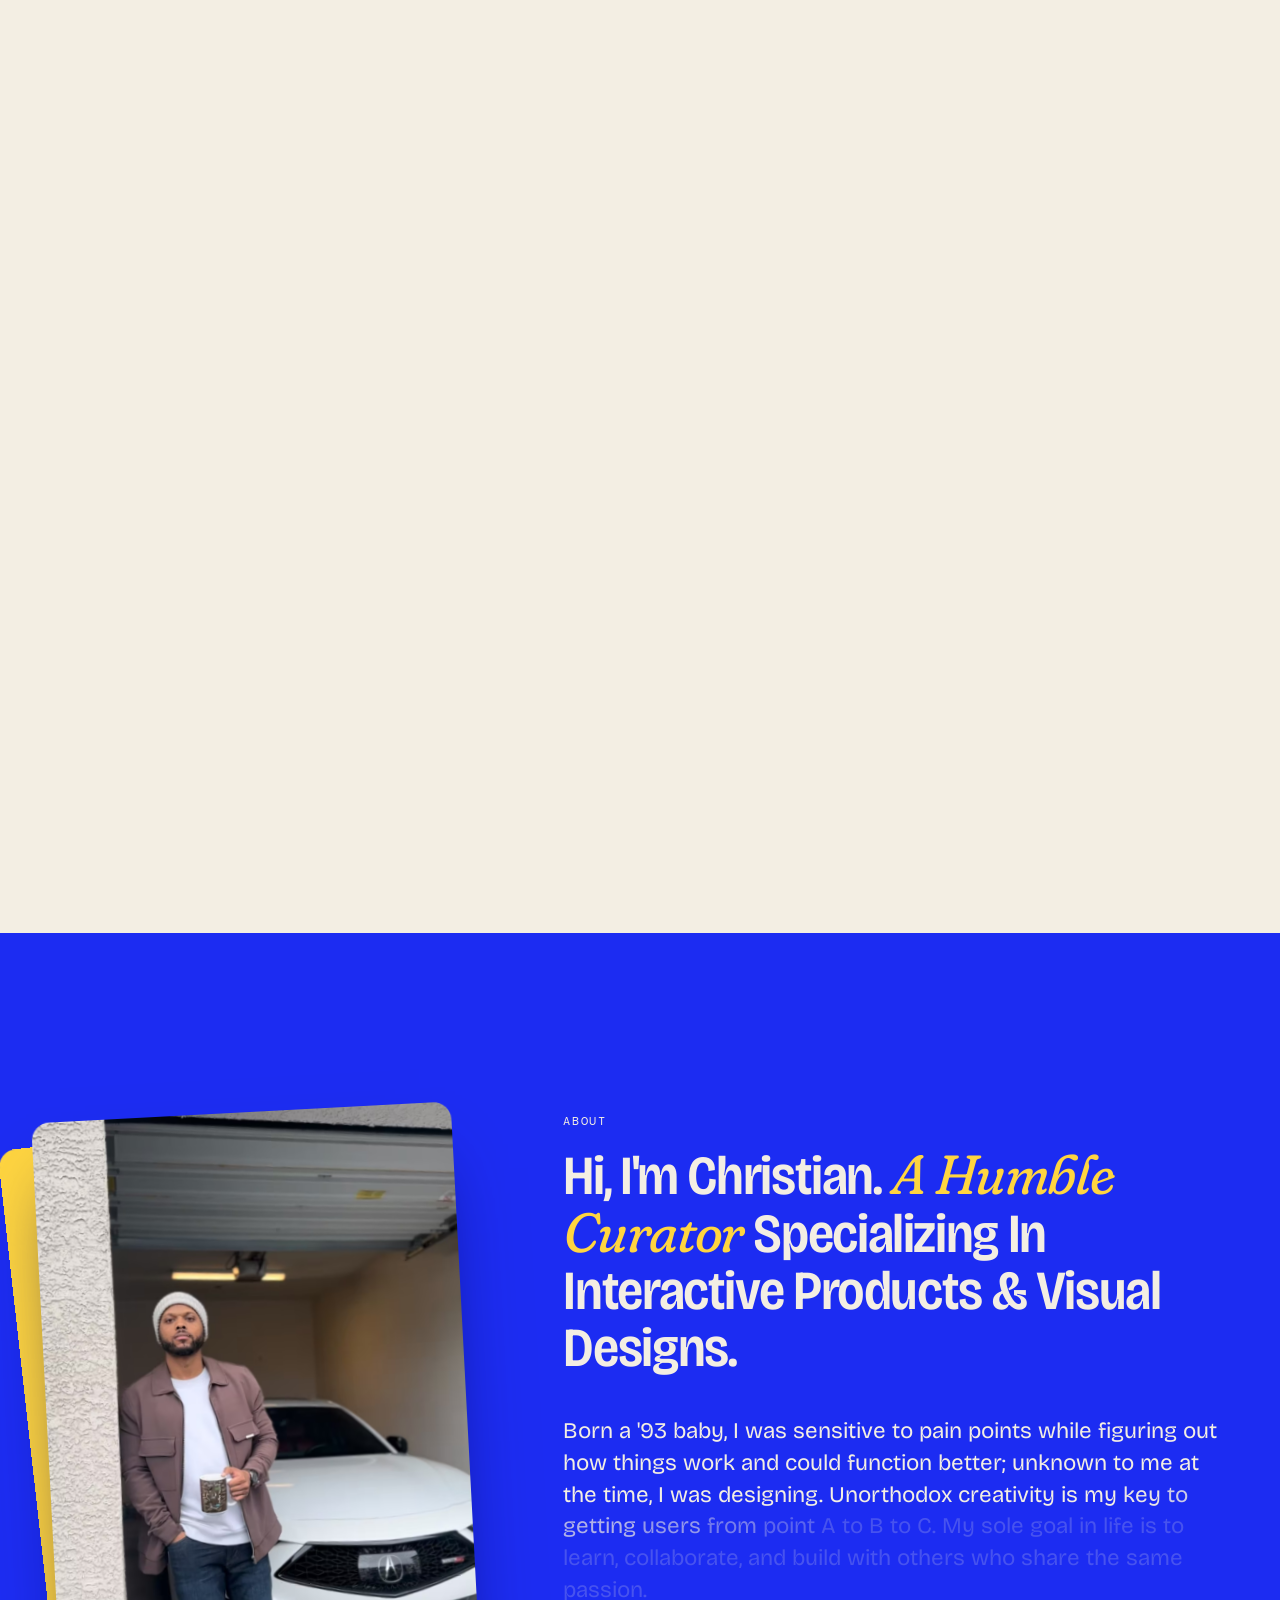
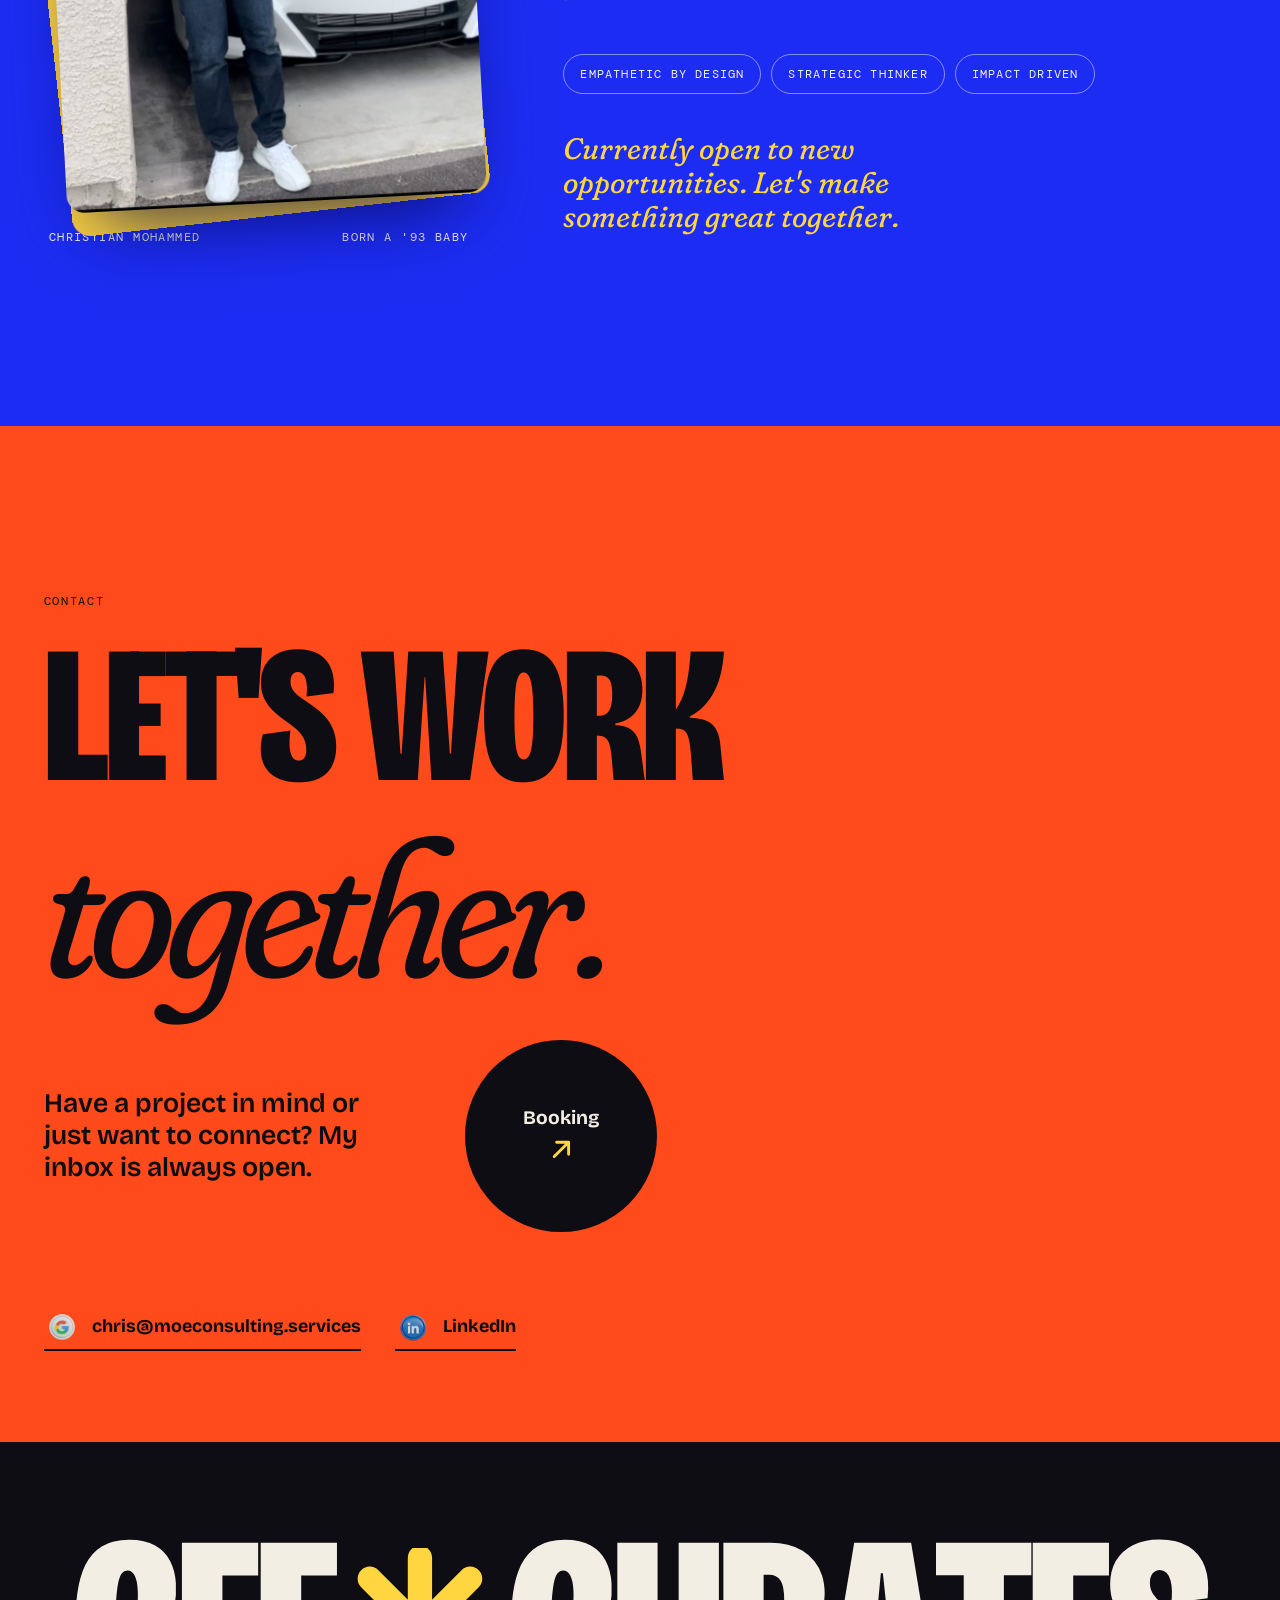
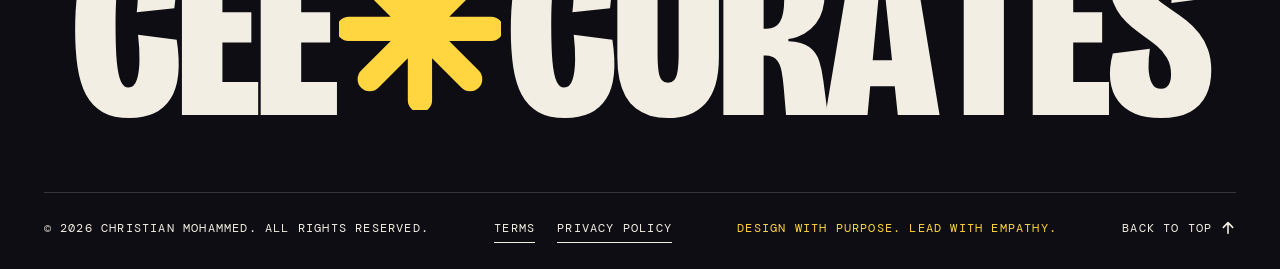
==== commit 18b3562f: "Product hero fan, real About photo, wall videos, drop Graphics, crop and responsive fixes - Hero fan" ====
--- a/index.html
+++ b/index.html
@@ -4,7 +4,7 @@
 <meta charset="utf-8">
 <meta name="viewport" content="width=device-width, initial-scale=1, viewport-fit=cover">
 <title>Cee Curates | Christian Mohammed, Product and Visual Designer</title>
-<meta name="description" content="Christian Mohammed is a humble curator specializing in interactive products and visual designs. Case studies, UI/UX, graphics and AI consulting.">
+<meta name="description" content="Christian Mohammed is a humble curator specializing in interactive products and visual designs. Case studies, UI/UX and AI consulting.">
 <meta name="theme-color" content="#1c2cf2">
 <link rel="canonical" href="https://ceecurates.com/">
 <link rel="icon" href="assets/img/favicon.svg" type="image/svg+xml">
@@ -19,12 +19,12 @@
 <meta property="og:image:height" content="630">
 <meta name="twitter:card" content="summary_large_image">
 <script type="application/ld+json">
-{"@context":"https://schema.org","@type":"Person","name":"Christian Mohammed","url":"https://ceecurates.com/","jobTitle":"Product and Visual Designer","email":"chris@moeconsulting.services","description":"A humble curator specializing in interactive products and visual designs.","knowsAbout":["UX Research","UI Design","AI Consulting","AI Agent Training","Graphic Design"],"sameAs":["https://www.linkedin.com/in/christian-mohammed-1916bb169/"]}
+{"@context":"https://schema.org","@type":"Person","name":"Christian Mohammed","url":"https://ceecurates.com/","jobTitle":"Product and Visual Designer","email":"chris@moeconsulting.services","description":"A humble curator specializing in interactive products and visual designs.","knowsAbout":["UX Research","UI Design","AI Consulting","AI Agent Training"],"sameAs":["https://www.linkedin.com/in/christian-mohammed-1916bb169/"]}
 </script>
 <link rel="preconnect" href="https://fonts.googleapis.com">
 <link rel="preconnect" href="https://fonts.gstatic.com" crossorigin>
 <link href="https://fonts.googleapis.com/css2?family=Bricolage+Grotesque:opsz,wdth,wght@12..96,75..100,200..800&family=DM+Mono:wght@400;500&family=Fraunces:ital,opsz,wght,SOFT,WONK@1,9..144,300..600,0..100,0..1&display=swap" rel="stylesheet">
-<link rel="preload" as="image" href="assets/img/phones.avif">
+<link rel="preload" as="image" href="assets/img/fan-rbl.avif">
 <link rel="stylesheet" href="css/style.css">
 <script>
 (function () {
@@ -67,7 +67,6 @@
   <nav class="nav__links" aria-label="Primary">
     <a href="case-studies/">Case Studies</a>
     <a href="uiux/">UI/UX</a>
-    <a href="graphics/">Graphics</a>
     <a href="ai-consulting/">AI Consulting</a>
   </nav>
   <a class="nav__cta" href="mailto:chris@moeconsulting.services?subject=Booking">Booking</a>
@@ -80,8 +79,7 @@
   <nav class="menu__links" aria-label="Mobile">
     <a href="case-studies/" data-menu-link><span>01</span>Case Studies</a>
     <a href="uiux/" data-menu-link><span>02</span>UI/UX</a>
-    <a href="graphics/" data-menu-link><span>03</span>Graphics</a>
-    <a href="ai-consulting/" data-menu-link><span>04</span>AI Consulting</a>
+    <a href="ai-consulting/" data-menu-link><span>03</span>AI Consulting</a>
   </nav>
   <div class="menu__foot">
     <a href="mailto:chris@moeconsulting.services?subject=Booking">Booking</a>
@@ -104,11 +102,11 @@
     </h1>
 
     <div class="fan" data-fan aria-hidden="true">
-      <figure class="fcard"><img src="assets/img/nasality.avif" alt="" width="836" height="1498"></figure>
-      <figure class="fcard"><img src="assets/img/clubliv.avif" alt="" width="1208" height="1500"></figure>
-      <figure class="fcard fcard--panel"><img src="assets/img/phones.avif" alt="" width="1400" height="1050"></figure>
-      <figure class="fcard"><img src="assets/img/betterbuzz.avif" alt="" width="836" height="1498"></figure>
-      <figure class="fcard"><img src="assets/img/neon-flyer.avif" alt="" width="612" height="792"></figure>
+      <figure class="fcard fcard--bone fcard--contain"><img src="assets/img/anb.avif" alt="" width="1104" height="520"><figcaption class="fcard__tag">A New Beginning</figcaption></figure>
+      <figure class="fcard"><img src="assets/img/fan-kiah-chat.avif" alt="" width="1000" height="800"><figcaption class="fcard__tag">Let's Keep It All Here</figcaption></figure>
+      <figure class="fcard"><img src="assets/img/fan-rbl.avif" alt="" width="1000" height="800"><figcaption class="fcard__tag">Rebuilding Lives</figcaption></figure>
+      <figure class="fcard"><img src="assets/img/fan-kiah-bottle.avif" alt="" width="1000" height="800"><figcaption class="fcard__tag">Let's Keep It All Here</figcaption></figure>
+      <figure class="fcard fcard--monarch fcard--contain"><img src="assets/img/monarch.avif" alt="" width="1104" height="520"><figcaption class="fcard__tag">Monarch Detailing</figcaption></figure>
     </div>
 
     <div class="hero__foot">
@@ -135,10 +133,10 @@
     </div>
     <div class="tape tape--a" data-tape="1">
       <div class="tape__track">
-        <span>Case Studies<svg><use href="#burst"/></svg>UI/UX<svg><use href="#burst"/></svg>Graphics<svg><use href="#burst"/></svg>AI Consulting<svg><use href="#burst"/></svg>AI Agent Training<svg><use href="#burst"/></svg>UX Research<svg><use href="#burst"/></svg></span>
-        <span>Case Studies<svg><use href="#burst"/></svg>UI/UX<svg><use href="#burst"/></svg>Graphics<svg><use href="#burst"/></svg>AI Consulting<svg><use href="#burst"/></svg>AI Agent Training<svg><use href="#burst"/></svg>UX Research<svg><use href="#burst"/></svg></span>
-        <span>Case Studies<svg><use href="#burst"/></svg>UI/UX<svg><use href="#burst"/></svg>Graphics<svg><use href="#burst"/></svg>AI Consulting<svg><use href="#burst"/></svg>AI Agent Training<svg><use href="#burst"/></svg>UX Research<svg><use href="#burst"/></svg></span>
-        <span>Case Studies<svg><use href="#burst"/></svg>UI/UX<svg><use href="#burst"/></svg>Graphics<svg><use href="#burst"/></svg>AI Consulting<svg><use href="#burst"/></svg>AI Agent Training<svg><use href="#burst"/></svg>UX Research<svg><use href="#burst"/></svg></span>
+        <span>Case Studies<svg><use href="#burst"/></svg>UI/UX<svg><use href="#burst"/></svg>AI Consulting<svg><use href="#burst"/></svg>AI Agent Training<svg><use href="#burst"/></svg>UX Research<svg><use href="#burst"/></svg></span>
+        <span>Case Studies<svg><use href="#burst"/></svg>UI/UX<svg><use href="#burst"/></svg>AI Consulting<svg><use href="#burst"/></svg>AI Agent Training<svg><use href="#burst"/></svg>UX Research<svg><use href="#burst"/></svg></span>
+        <span>Case Studies<svg><use href="#burst"/></svg>UI/UX<svg><use href="#burst"/></svg>AI Consulting<svg><use href="#burst"/></svg>AI Agent Training<svg><use href="#burst"/></svg>UX Research<svg><use href="#burst"/></svg></span>
+        <span>Case Studies<svg><use href="#burst"/></svg>UI/UX<svg><use href="#burst"/></svg>AI Consulting<svg><use href="#burst"/></svg>AI Agent Training<svg><use href="#burst"/></svg>UX Research<svg><use href="#burst"/></svg></span>
       </div>
     </div>
   </div>
@@ -149,8 +147,8 @@
       <div class="collection__copy">
         <p class="eyebrow">The Collection</p>
         <div class="counter" aria-hidden="true">
-          <span class="counter__window"><span class="counter__strip" data-count><i>01</i><i>02</i><i>03</i><i>04</i></span></span>
-          <span class="counter__of">/ 04</span>
+          <span class="counter__window"><span class="counter__strip" data-count><i>01</i><i>02</i><i>03</i></span></span>
+          <span class="counter__of">/ 03</span>
         </div>
         <div class="ctexts">
           <article class="ctext is-active" data-ctext>
@@ -164,17 +162,12 @@
             <a class="btn" href="uiux/">Explore<svg aria-hidden="true"><use href="#arrow"/></svg></a>
           </article>
           <article class="ctext" data-ctext>
-            <h2>Graphics</h2>
-            <p>Visual identity &amp; brand design</p>
-            <a class="btn" href="graphics/">Explore<svg aria-hidden="true"><use href="#arrow"/></svg></a>
-          </article>
-          <article class="ctext" data-ctext>
             <h2>AI Consulting</h2>
             <p>Voice agents, chat agents &amp; team training</p>
             <a class="btn" href="ai-consulting/">Explore<svg aria-hidden="true"><use href="#arrow"/></svg></a>
           </article>
         </div>
-        <div class="rail" aria-hidden="true"><i class="is-active"></i><i></i><i></i><i></i></div>
+        <div class="rail" aria-hidden="true"><i class="is-active"></i><i></i><i></i></div>
       </div>
 
       <div class="wheel" data-wheel>
@@ -186,13 +179,9 @@
           <img class="wcard__float wcard__float--wide" src="assets/img/phones.avif" alt="Three phone screens showing mobile interface designs" width="1400" height="1050" loading="lazy">
           <span class="wcard__tag">02 / UI/UX</span>
         </a>
-        <a class="wcard" href="graphics/" data-wcard data-cursor="Explore" aria-label="Explore Graphics">
-          <img class="wcard__fill" src="assets/img/neon.avif" alt="NEON brand artwork with a hand wearing a glowing bracelet" width="1600" height="1200" loading="lazy">
-          <span class="wcard__tag">03 / Graphics</span>
-        </a>
         <a class="wcard" href="ai-consulting/" data-wcard data-cursor="Explore" aria-label="Explore AI Consulting">
           <img class="wcard__fill" src="assets/img/ai.avif" alt="Illustration of AI tools, brainpower and GPU working together" width="1400" height="1400" loading="lazy">
-          <span class="wcard__tag">04 / AI Consulting</span>
+          <span class="wcard__tag">03 / AI Consulting</span>
         </a>
       </div>
     </div>
@@ -202,7 +191,6 @@
   <section class="statement" data-statement>
     <div class="statement__lines">
       <p class="statement__line" data-slide="1">Designing experiences.</p>
-      <img class="statement__bracelet" src="assets/img/bracelet.avif" alt="" width="800" height="800" loading="lazy" data-spin>
       <p class="statement__line statement__line--alt" data-slide="-1">Empowering businesses.</p>
     </div>
     <div class="statement__row">
@@ -225,15 +213,15 @@
               <source src="assets/video/gcutz.mp4" type="video/mp4">
             </video>
           </div>
-          <p class="tile__cap"><span>01</span><strong>G Cutz The Barber</strong><em>Interactive booking page</em></p>
-        </a>
-        <a class="tile" href="graphics/" data-tile data-cursor="View" style="--ar:0.558">
-          <div class="tile__card"><img src="assets/img/betterbuzz.avif" alt="Better Buzz Coffee Roasters flyer" width="836" height="1498" loading="lazy"></div>
-          <p class="tile__cap"><span>02</span><strong>Better Buzz Coffee Roasters</strong><em>Social story</em></p>
-        </a>
-        <a class="tile" href="case-studies/" data-tile data-cursor="View" style="--ar:1.45">
-          <div class="tile__card tile__card--cobalt tile__card--pad"><img src="assets/img/rbl-devices.avif" alt="Rebuilding Lives website on desktop and tablet" width="1400" height="910" loading="lazy"></div>
-          <p class="tile__cap"><span>03</span><strong>Rebuilding Lives FFA</strong><em>Case study, full redesign</em></p>
+          <p class="tile__cap"><strong>G Cutz The Barber</strong><em>Interactive booking page</em></p>
+        </a>
+        <a class="tile" href="case-studies/" data-tile data-cursor="View" style="--ar:1.778">
+          <div class="tile__card tile__card--ink">
+            <video muted loop playsinline preload="none" poster="assets/img/rbl-poster.jpg" data-video aria-label="Preview of the Rebuilding Lives FFA website">
+              <source src="assets/video/rbl.mp4" type="video/mp4">
+            </video>
+          </div>
+          <p class="tile__cap"><strong>Rebuilding Lives FFA</strong><em>Case study, full redesign</em></p>
         </a>
         <div class="tile" data-tile style="--ar:1.778">
           <div class="tile__card tile__card--ink">
@@ -241,27 +229,19 @@
               <source src="assets/video/kiah.mp4" type="video/mp4">
             </video>
           </div>
-          <p class="tile__cap"><span>04</span><strong>Let's Keep It All Here</strong><em>A private diary between loved ones</em></p>
+          <p class="tile__cap"><strong>Let's Keep It All Here</strong><em>A private diary between loved ones</em></p>
         </div>
         <a class="tile" href="uiux/" data-tile data-cursor="View" style="--ar:2.12">
           <div class="tile__card"><img src="assets/img/monarch.avif" alt="Monarch Car Detail Co. on phone, watch and laptop" width="1104" height="520" loading="lazy"></div>
-          <p class="tile__cap"><span>05</span><strong>Monarch Car Detail Co.</strong><em>Personal project</em></p>
-        </a>
-        <a class="tile" href="graphics/" data-tile data-cursor="View" style="--ar:0.558">
-          <div class="tile__card"><img src="assets/img/nasality.avif" alt="Nasality nasal inhaler flyer" width="836" height="1498" loading="lazy"></div>
-          <p class="tile__cap"><span>06</span><strong>Nasality</strong><em>Product story</em></p>
-        </a>
-        <a class="tile" href="uiux/" data-tile data-cursor="View" style="--ar:2.12">
-          <div class="tile__card"><img src="assets/img/anb.avif" alt="A New Beginning FFA website on tablet, phone and desktop" width="1104" height="520" loading="lazy"></div>
-          <p class="tile__cap"><span>07</span><strong>A New Beginning FFA</strong><em>Fresh start</em></p>
-        </a>
-        <a class="tile" href="graphics/" data-tile data-cursor="View" style="--ar:1.79">
-          <div class="tile__card"><img src="assets/img/smallbiz.avif" alt="Small Business, Big Goals lettering and portrait artwork" width="1800" height="1004" loading="lazy"></div>
-          <p class="tile__cap"><span>08</span><strong>Small Business, Big Goals</strong><em>Social banner</em></p>
-        </a>
-        <a class="tile" href="graphics/" data-tile data-cursor="View" style="--ar:0.773">
-          <div class="tile__card"><img src="assets/img/neon-flyer.avif" alt="Neon Rave event flyer" width="612" height="792" loading="lazy"></div>
-          <p class="tile__cap"><span>09</span><strong>Neon Rave</strong><em>Event flyer</em></p>
+          <p class="tile__cap"><strong>Monarch Car Detail Co.</strong><em>Personal project</em></p>
+        </a>
+        <a class="tile" href="uiux/" data-tile data-cursor="View" style="--ar:2.065">
+          <div class="tile__card tile__card--ink">
+            <video muted loop playsinline preload="none" poster="assets/img/anb-poster.jpg" data-video aria-label="Preview of the A New Beginning FFA website">
+              <source src="assets/video/anb.mp4" type="video/mp4">
+            </video>
+          </div>
+          <p class="tile__cap"><strong>A New Beginning FFA</strong><em>Fresh start</em></p>
         </a>
       </div>
     </div>
@@ -272,7 +252,7 @@
     <div class="about__portrait" data-reveal>
       <div class="portrait" data-portrait>
         <i class="portrait__block" data-portrait-block aria-hidden="true"></i>
-        <img src="assets/img/portrait.avif" alt="Christian Mohammed in a beanie and brown jacket, hands clasped" width="752" height="1060" loading="lazy">
+        <img src="assets/img/portrait.avif" alt="Christian Mohammed in a beanie and brown jacket holding a coffee mug, standing in front of a white car" width="900" height="1480" loading="lazy">
       </div>
       <p class="portrait__cap"><span>Christian Mohammed</span><span>Born a '93 baby</span></p>
     </div>
@@ -291,7 +271,6 @@
 
   <!-- CONTACT -->
   <section class="contact" id="contact" data-contact>
-    <img class="contact__hand" src="assets/img/hand.avif" alt="" width="900" height="900" loading="lazy" data-hand>
     <p class="eyebrow" data-reveal>Contact</p>
     <h2 class="contact__title" data-reveal-group>
       <span class="mask" style="--i:0"><span>Let's work</span></span>
--- a/css/style.css
+++ b/css/style.css
@@ -143,6 +143,8 @@
 .nav {
   position: fixed; top: 14px; left: 50%; z-index: 50;
   transform: translateX(-50%);
+  width: max-content; max-width: calc(100vw - 24px);
+  white-space: nowrap;
   display: flex; align-items: center; gap: 6px;
   padding: 7px 7px 7px 20px;
   background: rgba(14, 13, 19, 0.86);
@@ -255,11 +257,12 @@
 
 /* Fan of work, sitting in front of the headline */
 .fan {
-  --fw: clamp(170px, 19vw, 330px);
+  --fw: clamp(200px, 20vw, 360px);
+  --fan-step: 0.36;
   position: absolute; z-index: 2;
-  right: calc(var(--pad) + var(--fw) * 0.72);
-  bottom: clamp(100px, 19svh, 230px);
-  width: var(--fw); aspect-ratio: 4 / 5.2;
+  right: calc(var(--pad) + var(--fw) * 0.82);
+  bottom: clamp(120px, 23svh, 270px);
+  width: var(--fw); aspect-ratio: 5 / 4;
   pointer-events: none;
 }
 .fcard {
@@ -268,11 +271,21 @@
   overflow: hidden;
   background: var(--ink);
   box-shadow: 0 34px 60px -22px rgba(3, 6, 70, 0.7), 0 2px 0 rgba(255, 255, 255, 0.14) inset;
-  transform-origin: 50% 210%;
+  transform-origin: 50% 100%;
   will-change: transform;
 }
-.fcard img { width: 100%; height: 100%; object-fit: cover; object-position: 50% 0; }
-.fcard--panel img { object-position: 50% 50%; scale: 1.18; }
+.fcard img { width: 100%; height: 100%; object-fit: cover; object-position: 50% 50%; }
+.fcard--contain img { object-fit: contain; }
+.fcard--bone { background: var(--bone); }
+.fcard--bone img { padding: 6% 4% 14%; }
+.fcard--monarch { background: linear-gradient(90deg, #c5112f, #d2a75c); }
+.fcard__tag {
+  position: absolute; left: 8px; bottom: 8px;
+  font-family: var(--font-mono); font-size: clamp(9px, 0.72vw, 11px); letter-spacing: 0.08em; text-transform: uppercase;
+  background: var(--ink); color: var(--bone);
+  padding: 6px 9px; border-radius: 999px; line-height: 1;
+  white-space: nowrap;
+}
 .fcard:nth-child(1) { z-index: 1; }
 .fcard:nth-child(2) { z-index: 2; }
 .fcard:nth-child(3) { z-index: 5; }
@@ -299,6 +312,7 @@
   position: relative; z-index: 3;
   height: clamp(120px, 15vw, 230px);
   background: linear-gradient(var(--cobalt) 50%, var(--ink) 50%);
+  overflow-x: clip;
 }
 .tape {
   position: absolute; left: -6vw; top: 50%; width: 112vw;
@@ -346,7 +360,7 @@
 }
 
 /* Collection: pinned wheel */
-.motion .collection { height: calc(100svh + 3 * 95svh); }
+.motion .collection { height: calc(100svh + 2 * 95svh); }
 .motion .collection__stage { position: sticky; top: 0; height: 100svh; padding: 0; display: block; overflow: clip; }
 .motion .collection__copy {
   position: absolute; z-index: 2;
@@ -401,15 +415,6 @@
   will-change: transform;
 }
 .statement__line--alt { color: var(--vermilion); }
-.statement__bracelet {
-  --bw: clamp(96px, 15vw, 240px);
-  position: absolute; z-index: 2;
-  left: 83%; top: 0;
-  width: var(--bw); height: var(--bw);
-  margin: calc(var(--bw) * -0.94) 0 0 calc(var(--bw) / -2);
-  filter: drop-shadow(0 22px 26px rgba(14, 13, 19, 0.28));
-  will-change: transform;
-}
 .statement__row {
   display: grid; grid-template-columns: repeat(2, minmax(0, 1fr));
   gap: clamp(24px, 5vw, 80px);
@@ -448,10 +453,9 @@
 .tile__card--pad img { object-fit: contain; padding: 7%; }
 .tile__cap {
   width: 0; min-width: 100%;
-  display: grid; grid-template-columns: auto 1fr; column-gap: 12px;
+  display: grid; grid-template-columns: 1fr; row-gap: 2px;
   margin-top: 16px; font-size: 15px; line-height: 1.3;
 }
-.tile__cap span { grid-row: span 2; font-family: var(--font-mono); font-size: 12px; opacity: 0.5; padding-top: 2px; }
 .tile__cap strong { font-weight: 700; }
 .tile__cap em { opacity: 0.62; font-size: 14px; }
 
@@ -482,7 +486,7 @@
 }
 .portrait img {
   position: relative; width: 100%; height: auto;
-  aspect-ratio: 752 / 1060; object-fit: cover;
+  aspect-ratio: 900 / 1480; object-fit: cover;
   border-radius: 18px;
   box-shadow: 0 40px 70px -30px rgba(3, 6, 70, 0.8);
 }
@@ -518,7 +522,7 @@
   padding: clamp(90px, 13vw, 190px) var(--pad) clamp(50px, 7vw, 100px);
   overflow: clip;
 }
-.contact > *:not(.contact__hand) { position: relative; z-index: 2; }
+.contact > * { position: relative; z-index: 2; }
 .contact__title { font-size: clamp(3.4rem, 15.2vw, 19rem); margin: 0.12em 0 0.22em; }
 .contact__title .mask { padding-bottom: 0.26em; margin-bottom: -0.26em; }
 .contact__title em {
@@ -547,21 +551,13 @@
   padding-bottom: 6px;
 }
 .contact__links img { width: 36px; height: 36px; border-radius: 50%; }
-.contact__hand {
-  position: absolute; z-index: 1;
-  right: -3%; bottom: -6%;
-  width: clamp(230px, 40vw, 640px); height: auto;
-  transform-origin: 55% 100%;
-  pointer-events: none;
-  will-change: transform;
-}
 
 /* Footer */
 .footer { background: var(--ink); color: var(--bone); padding: clamp(30px, 5vw, 70px) var(--pad) calc(26px + env(safe-area-inset-bottom)); overflow: clip; }
 .footer__mark {
   font-size: 20.4vw; line-height: 0.82;
   display: flex; align-items: center; justify-content: center;
-  overflow: hidden; padding-top: 0.06em;
+  overflow: hidden; padding: 0.06em 0 0.07em;
   white-space: nowrap;
 }
 .footer__mark span { display: inline-block; }
@@ -649,7 +645,7 @@
 /* Small screens */
 @media (max-width: 860px) {
   body { font-size: 16px; }
-  .nav { left: 12px; right: 12px; transform: none; justify-content: space-between; padding-left: 18px; }
+  .nav { left: 12px; right: 12px; transform: none; justify-content: space-between; padding-left: 18px; width: auto; max-width: none; }
   .nav.is-hidden { transform: translateY(-160%); }
   .nav__links, .nav__cta { display: none; }
   .nav__toggle { display: block; }
@@ -657,7 +653,8 @@
   .hero { padding-top: 92px; }
   .hero__title { margin-top: 26px; padding-top: 0; font-size: clamp(3.2rem, 16.6vw, 8rem); }
   .fan {
-    --fw: clamp(120px, 34vw, 190px);
+    --fw: clamp(180px, 52vw, 280px);
+    --fan-step: 0.2;
     position: relative; right: auto; bottom: auto;
     margin: clamp(46px, 13vw, 80px) auto clamp(30px, 9vw, 60px);
   }
@@ -671,17 +668,16 @@
   .wheel { grid-template-columns: 1fr; }
 
   .statement__row { grid-template-columns: 1fr; }
-  .statement__bracelet { left: 84%; margin-top: calc(var(--bw) * -0.98); }
 
   .tile { --h: min(52svh, calc(84vw / var(--ar))); }
   .motion .wall__track { align-items: center; }
 
   .about { grid-template-columns: 1fr; }
-  .about__portrait { position: relative; top: auto; width: min(74%, 320px); justify-self: start; margin-left: 14px; }
-
-  .contact__hand { right: -16%; bottom: -3%; width: 56vw; }
+  .about__portrait { position: relative; top: auto; width: min(74%, 320px); justify-self: start; margin-left: 30px; }
+
   .contact__links { flex-direction: column; align-items: flex-start; }
   .footer__row { flex-direction: column; align-items: flex-start; }
+  .footer__mark { font-size: 18.6vw; }
 }
 
 /* Reduced motion: keep fades, drop movement */
@@ -689,7 +685,7 @@
 .reduce .mask > span, .reduce .footer__mark span, .reduce .footer__mark .burst { transform: none !important; translate: none !important; }
 .reduce .burst { animation: none !important; }
 .reduce .hero__meta, .reduce .hero__foot { translate: none; }
-.reduce .fcard:nth-child(1) { transform: rotate(-18deg); }
-.reduce .fcard:nth-child(2) { transform: rotate(-9deg); }
-.reduce .fcard:nth-child(4) { transform: rotate(9deg); }
-.reduce .fcard:nth-child(5) { transform: rotate(18deg); }
+.reduce .fcard:nth-child(1) { transform: translate(calc(var(--fw) * var(--fan-step) * -2), calc(var(--fw) * 0.14)) rotate(-10deg); }
+.reduce .fcard:nth-child(2) { transform: translate(calc(var(--fw) * var(--fan-step) * -1), calc(var(--fw) * 0.035)) rotate(-5deg); }
+.reduce .fcard:nth-child(4) { transform: translate(calc(var(--fw) * var(--fan-step)), calc(var(--fw) * 0.035)) rotate(5deg); }
+.reduce .fcard:nth-child(5) { transform: translate(calc(var(--fw) * var(--fan-step) * 2), calc(var(--fw) * 0.14)) rotate(10deg); }
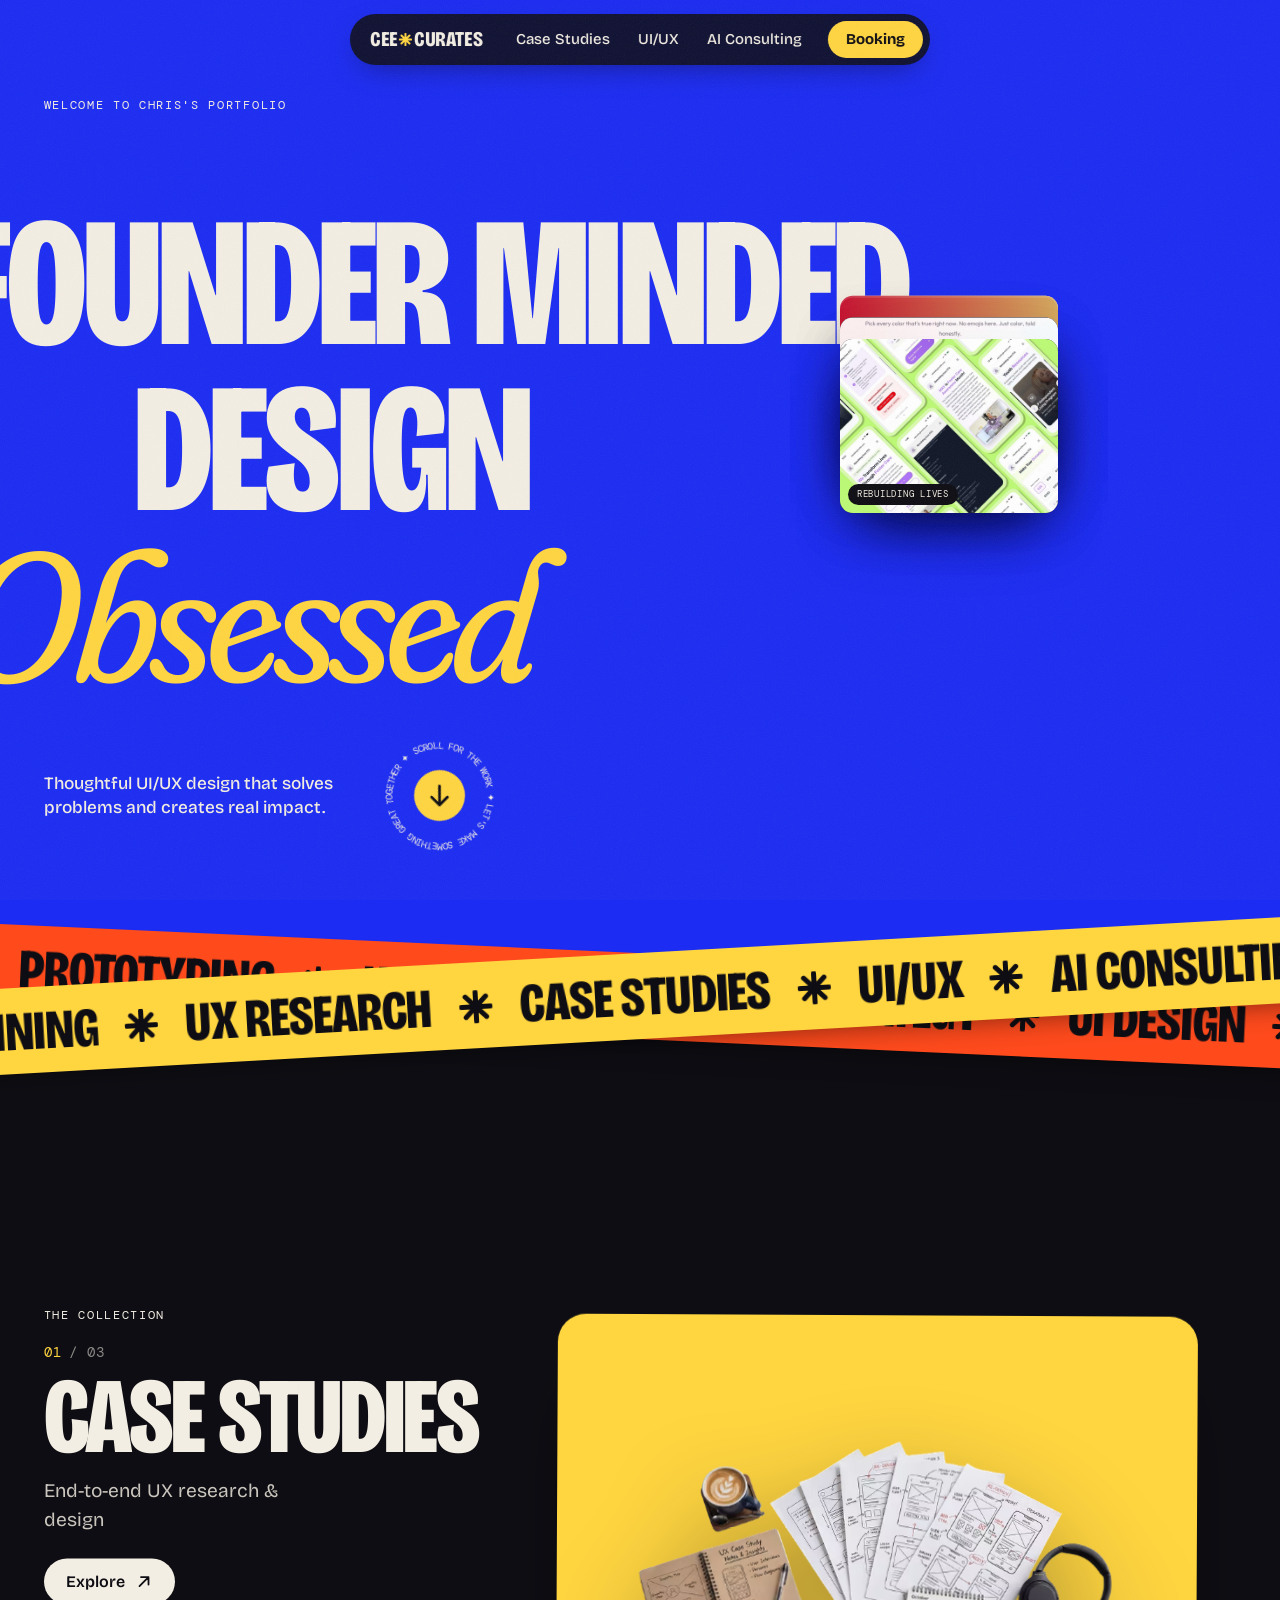
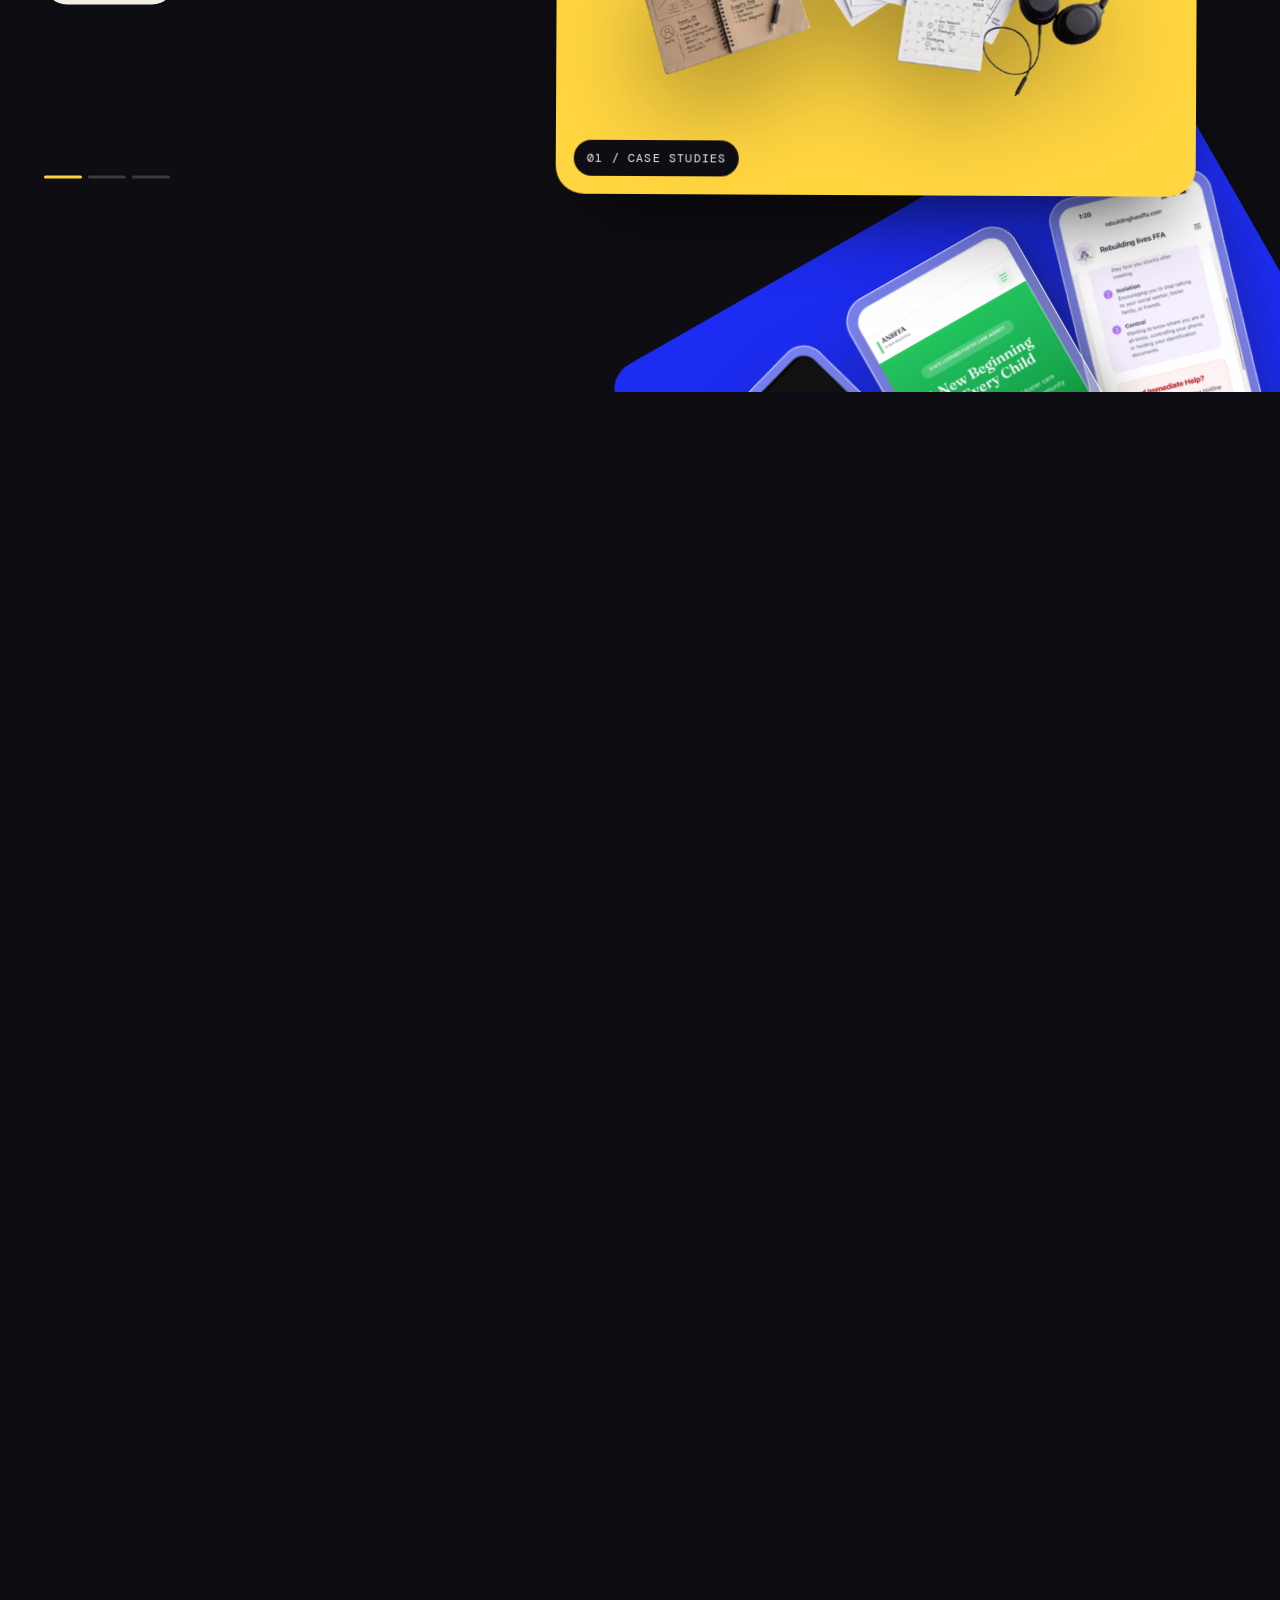
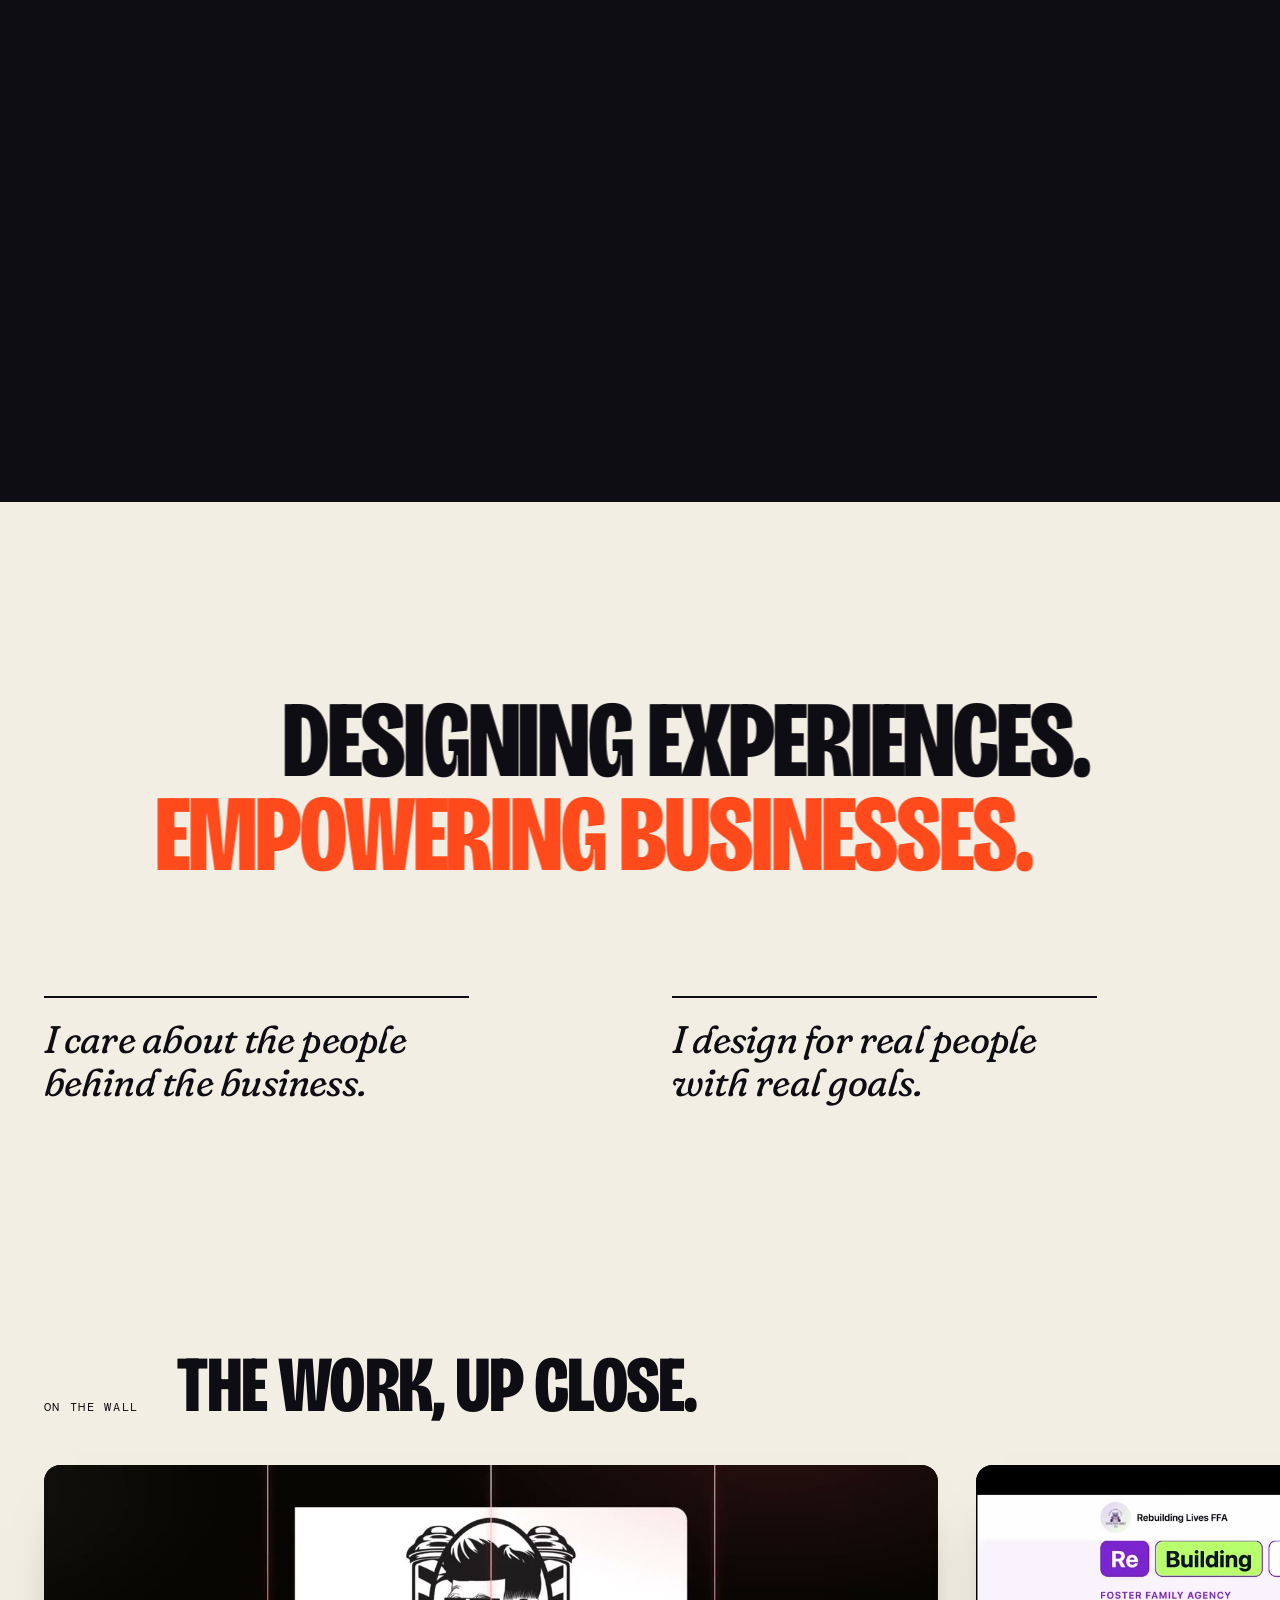
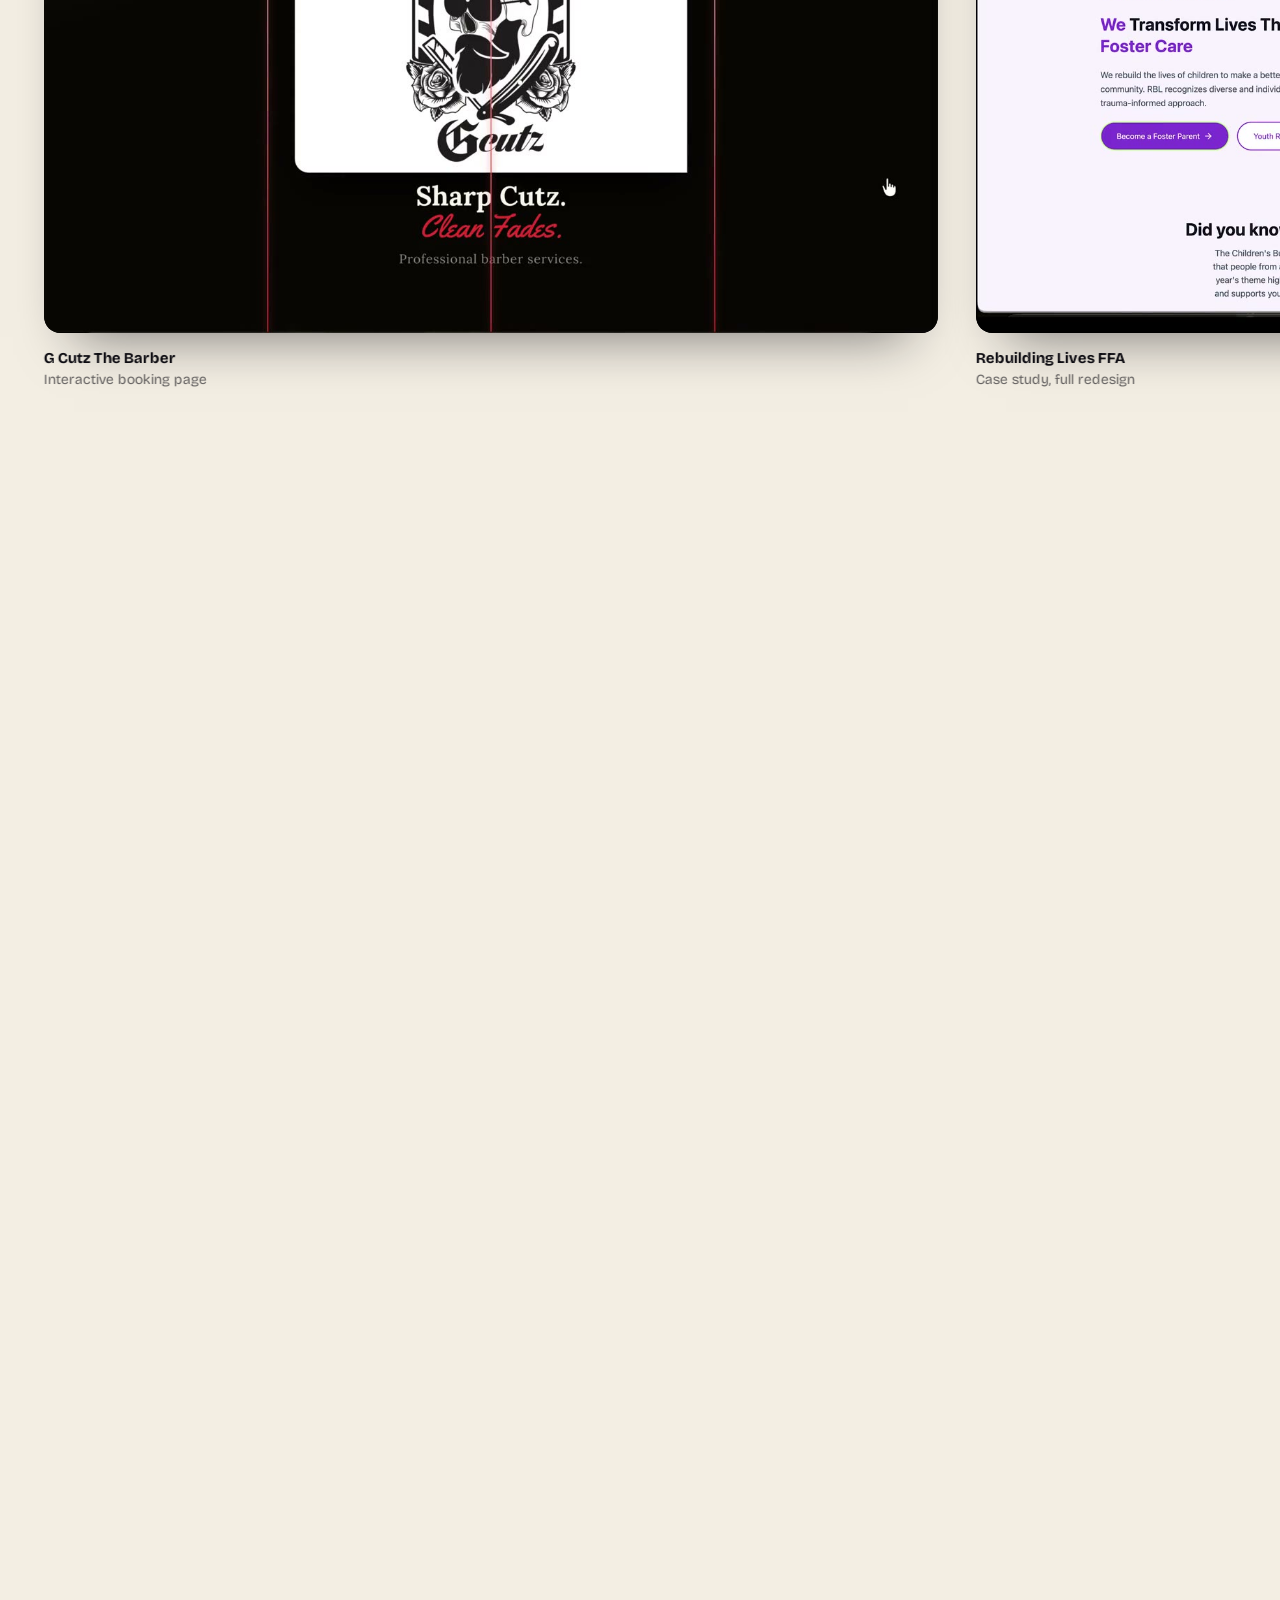
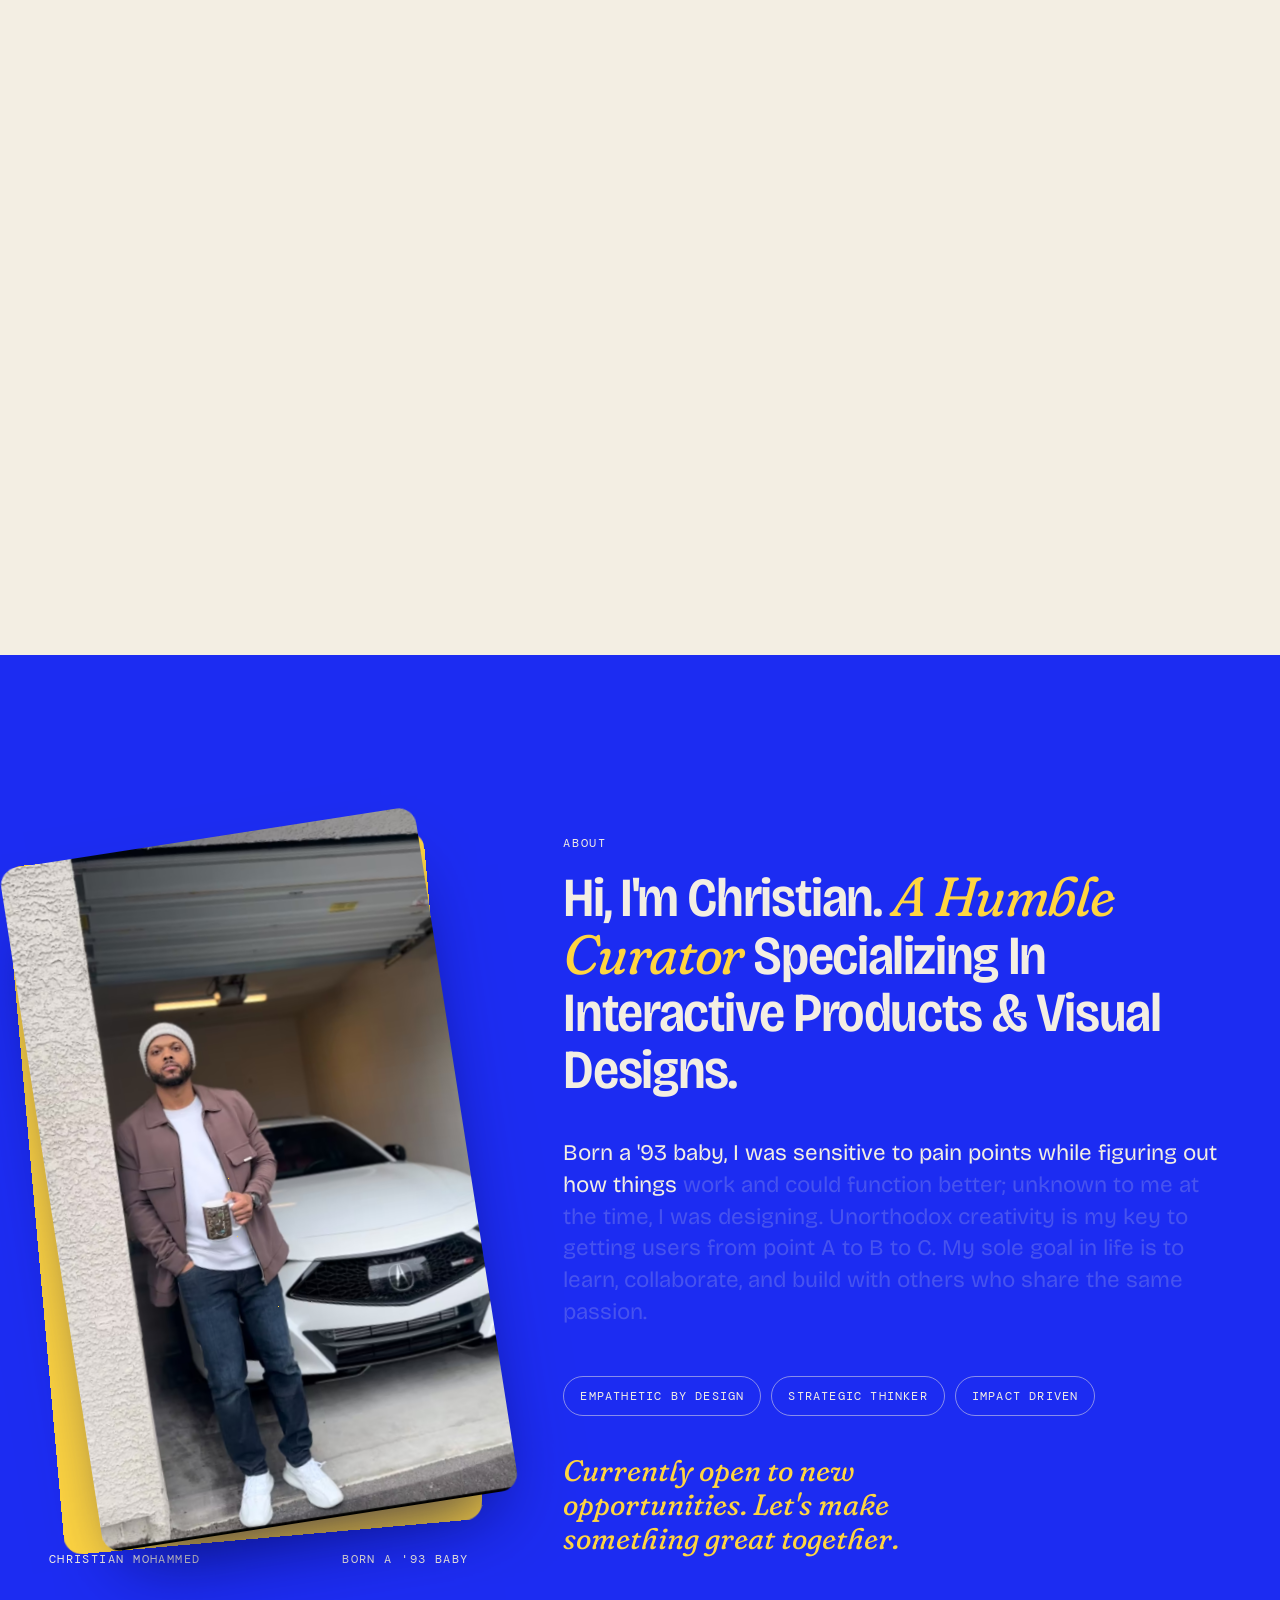
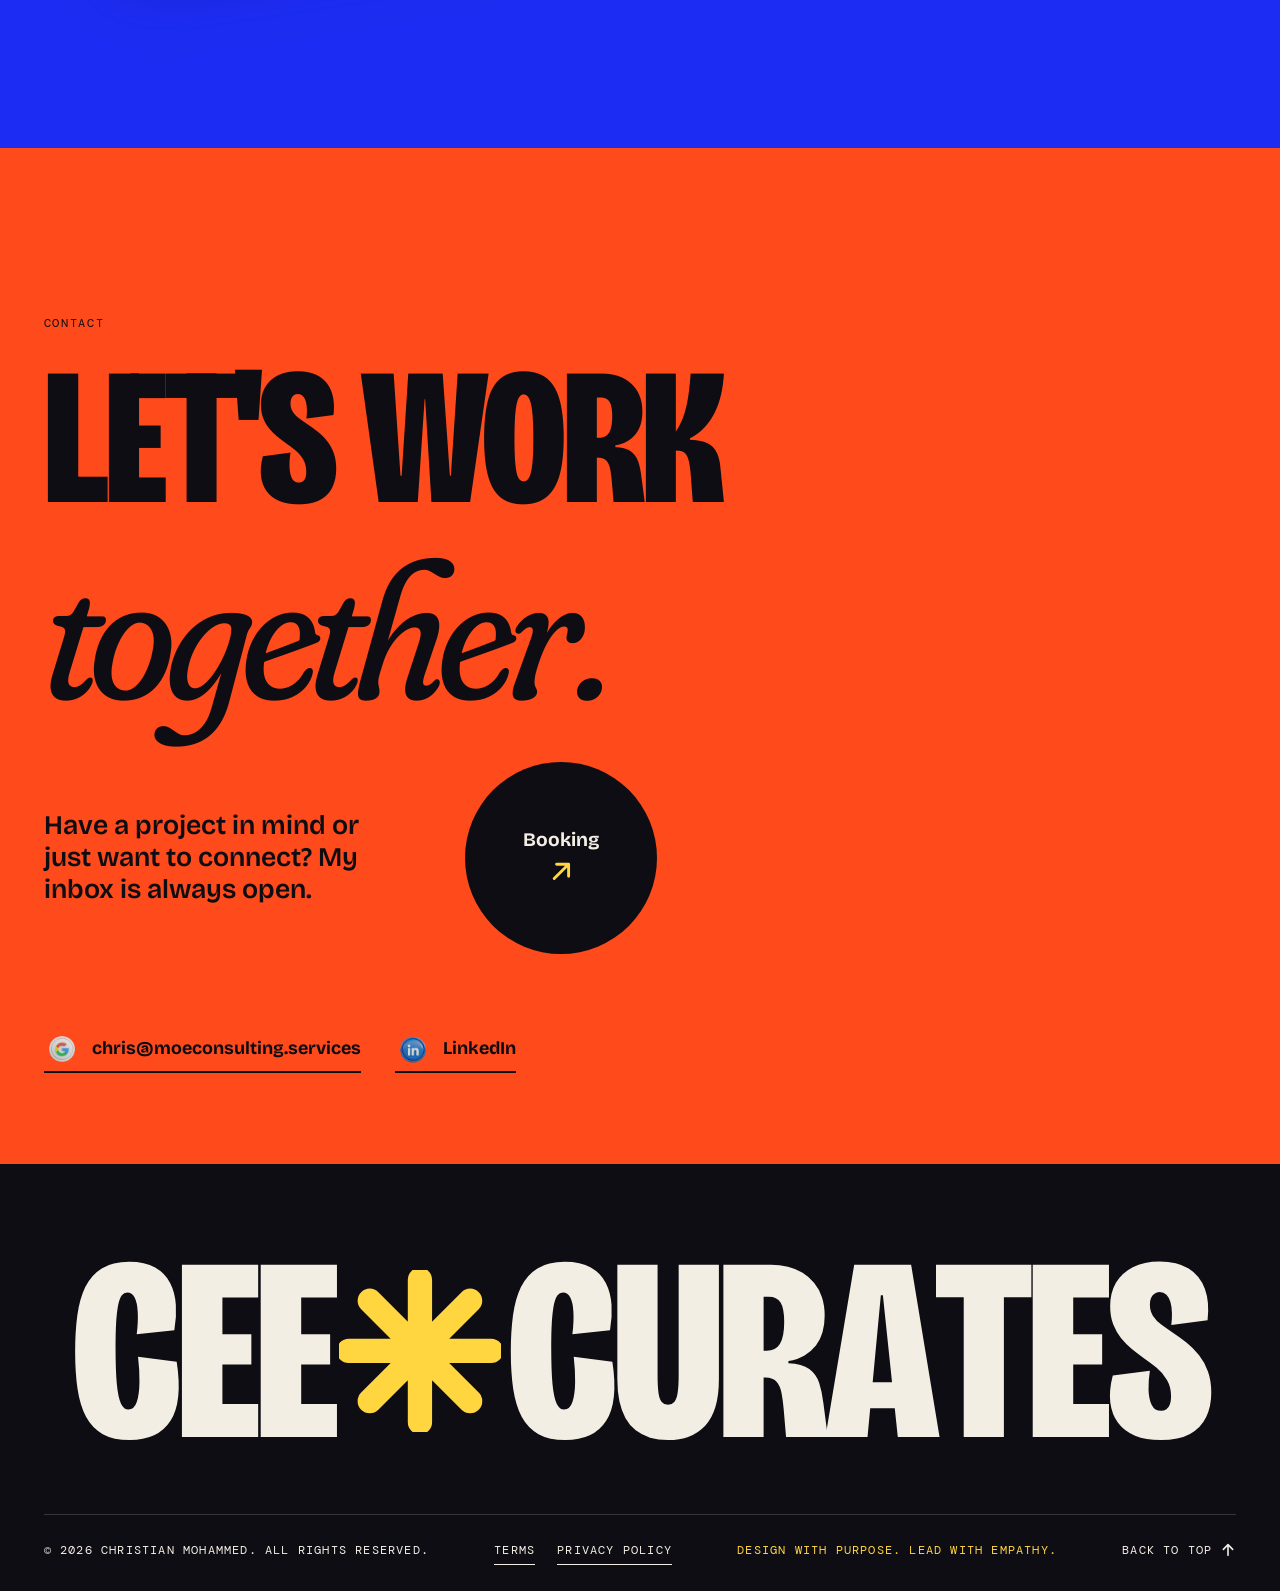
==== commit 5ce6b0d0: "New hero headline, Monarch video on the wall, phone card stack and video playback fix" ====
--- a/index.html
+++ b/index.html
@@ -95,10 +95,10 @@
       <p class="eyebrow">Welcome to Chris's Portfolio</p>
     </div>
 
-    <h1 class="hero__title" aria-label="Let's get to the work, boss">
-      <span class="mask" style="--i:0" data-line="-1"><span>Let's get to</span></span>
-      <span class="mask" style="--i:1" data-line="1"><span>the work</span></span>
-      <span class="mask mask--boss" style="--i:2" data-line="-1"><span><em>Boss</em></span></span>
+    <h1 class="hero__title" aria-label="Founder minded, design obsessed">
+      <span class="mask" style="--i:0" data-line="-1"><span>Founder minded,</span></span>
+      <span class="mask" style="--i:1" data-line="1"><span>design</span></span>
+      <span class="mask mask--boss" style="--i:2" data-line="-1"><span><em>Obsessed</em></span></span>
     </h1>
 
     <div class="fan" data-fan aria-hidden="true">
@@ -207,7 +207,7 @@
         <h2>The work, up close.</h2>
       </header>
       <div class="wall__track" data-track>
-        <a class="tile" href="uiux/" data-tile data-cursor="View" style="--ar:1.91">
+        <a class="tile" href="uiux/" data-tile data-cursor="View" style="--i:0;--ar:1.91">
           <div class="tile__card tile__card--ink">
             <video muted loop playsinline preload="none" poster="assets/img/gcutz-poster.jpg" data-video>
               <source src="assets/video/gcutz.mp4" type="video/mp4">
@@ -215,7 +215,7 @@
           </div>
           <p class="tile__cap"><strong>G Cutz The Barber</strong><em>Interactive booking page</em></p>
         </a>
-        <a class="tile" href="case-studies/" data-tile data-cursor="View" style="--ar:1.778">
+        <a class="tile" href="case-studies/" data-tile data-cursor="View" style="--i:1;--ar:1.778">
           <div class="tile__card tile__card--ink">
             <video muted loop playsinline preload="none" poster="assets/img/rbl-poster.jpg" data-video aria-label="Preview of the Rebuilding Lives FFA website">
               <source src="assets/video/rbl.mp4" type="video/mp4">
@@ -223,7 +223,7 @@
           </div>
           <p class="tile__cap"><strong>Rebuilding Lives FFA</strong><em>Case study, full redesign</em></p>
         </a>
-        <div class="tile" data-tile style="--ar:1.778">
+        <div class="tile" data-tile style="--i:2;--ar:1.778">
           <div class="tile__card tile__card--ink">
             <video muted loop playsinline preload="none" poster="assets/img/kiah-poster.jpg" data-video aria-label="Preview of the Let's Keep It All Here diary app">
               <source src="assets/video/kiah.mp4" type="video/mp4">
@@ -231,11 +231,15 @@
           </div>
           <p class="tile__cap"><strong>Let's Keep It All Here</strong><em>A private diary between loved ones</em></p>
         </div>
-        <a class="tile" href="uiux/" data-tile data-cursor="View" style="--ar:2.12">
-          <div class="tile__card"><img src="assets/img/monarch.avif" alt="Monarch Car Detail Co. on phone, watch and laptop" width="1104" height="520" loading="lazy"></div>
+        <a class="tile" href="uiux/" data-tile data-cursor="View" style="--i:3;--ar:1.527">
+          <div class="tile__card tile__card--ink">
+            <video muted loop playsinline preload="none" poster="assets/img/monarch-poster.jpg" data-video aria-label="Preview of the Monarch Detailing website">
+              <source src="assets/video/monarch.mp4" type="video/mp4">
+            </video>
+          </div>
           <p class="tile__cap"><strong>Monarch Car Detail Co.</strong><em>Personal project</em></p>
         </a>
-        <a class="tile" href="uiux/" data-tile data-cursor="View" style="--ar:2.065">
+        <a class="tile" href="uiux/" data-tile data-cursor="View" style="--i:4;--ar:2.065">
           <div class="tile__card tile__card--ink">
             <video muted loop playsinline preload="none" poster="assets/img/anb-poster.jpg" data-video aria-label="Preview of the A New Beginning FFA website">
               <source src="assets/video/anb.mp4" type="video/mp4">
--- a/css/style.css
+++ b/css/style.css
@@ -257,8 +257,8 @@
 
 /* Fan of work, sitting in front of the headline */
 .fan {
-  --fw: clamp(200px, 20vw, 360px);
-  --fan-step: 0.36;
+  --fw: clamp(150px, 17vw, 330px);
+  --fan-step: 0.32;
   position: absolute; z-index: 2;
   right: calc(var(--pad) + var(--fw) * 0.82);
   bottom: clamp(120px, 23svh, 270px);
@@ -669,8 +669,34 @@
 
   .statement__row { grid-template-columns: 1fr; }
 
-  .tile { --h: min(52svh, calc(84vw / var(--ar))); }
-  .motion .wall__track { align-items: center; }
+  /* Wall on phones: a vertical stack. Each project is a dark panel that pins
+     under the nav; the next one slides over it and the one beneath sinks. */
+  .wall, .motion .wall { padding: 64px 0 72px; height: auto !important; }
+  .wall__stage, .motion .wall__stage { position: static; height: auto; overflow: visible; display: block; }
+  .wall__track, .motion .wall__track {
+    width: auto; flex-direction: column; gap: 0;
+    padding: 0 var(--pad); overflow: visible;
+    transform: none !important; will-change: auto;
+  }
+  .tile {
+    position: relative;
+    width: min(100%, 600px); align-self: center;
+    margin-bottom: 7svh;
+    padding: 8px 8px 14px;
+    border-radius: 20px;
+    background: var(--ink); color: var(--bone);
+    box-shadow: 0 22px 40px -24px rgba(14, 13, 19, 0.55);
+    transform-origin: 50% 0;
+  }
+  .tile:last-child { margin-bottom: 0; }
+  .motion .tile { position: sticky; top: calc(78px + var(--i, 0) * 12px); }
+  .tile::after {
+    content: ""; position: absolute; inset: 0; border-radius: inherit;
+    background: var(--ink); opacity: var(--dim, 0); pointer-events: none;
+  }
+  .tile__card { height: auto; width: 100%; border-radius: 13px; box-shadow: none; transform: none !important; will-change: auto; }
+  .tile__cap { margin-top: 12px; padding: 0 6px; }
+  .tile__cap em { opacity: 0.6; }
 
   .about { grid-template-columns: 1fr; }
   .about__portrait { position: relative; top: auto; width: min(74%, 320px); justify-self: start; margin-left: 30px; }
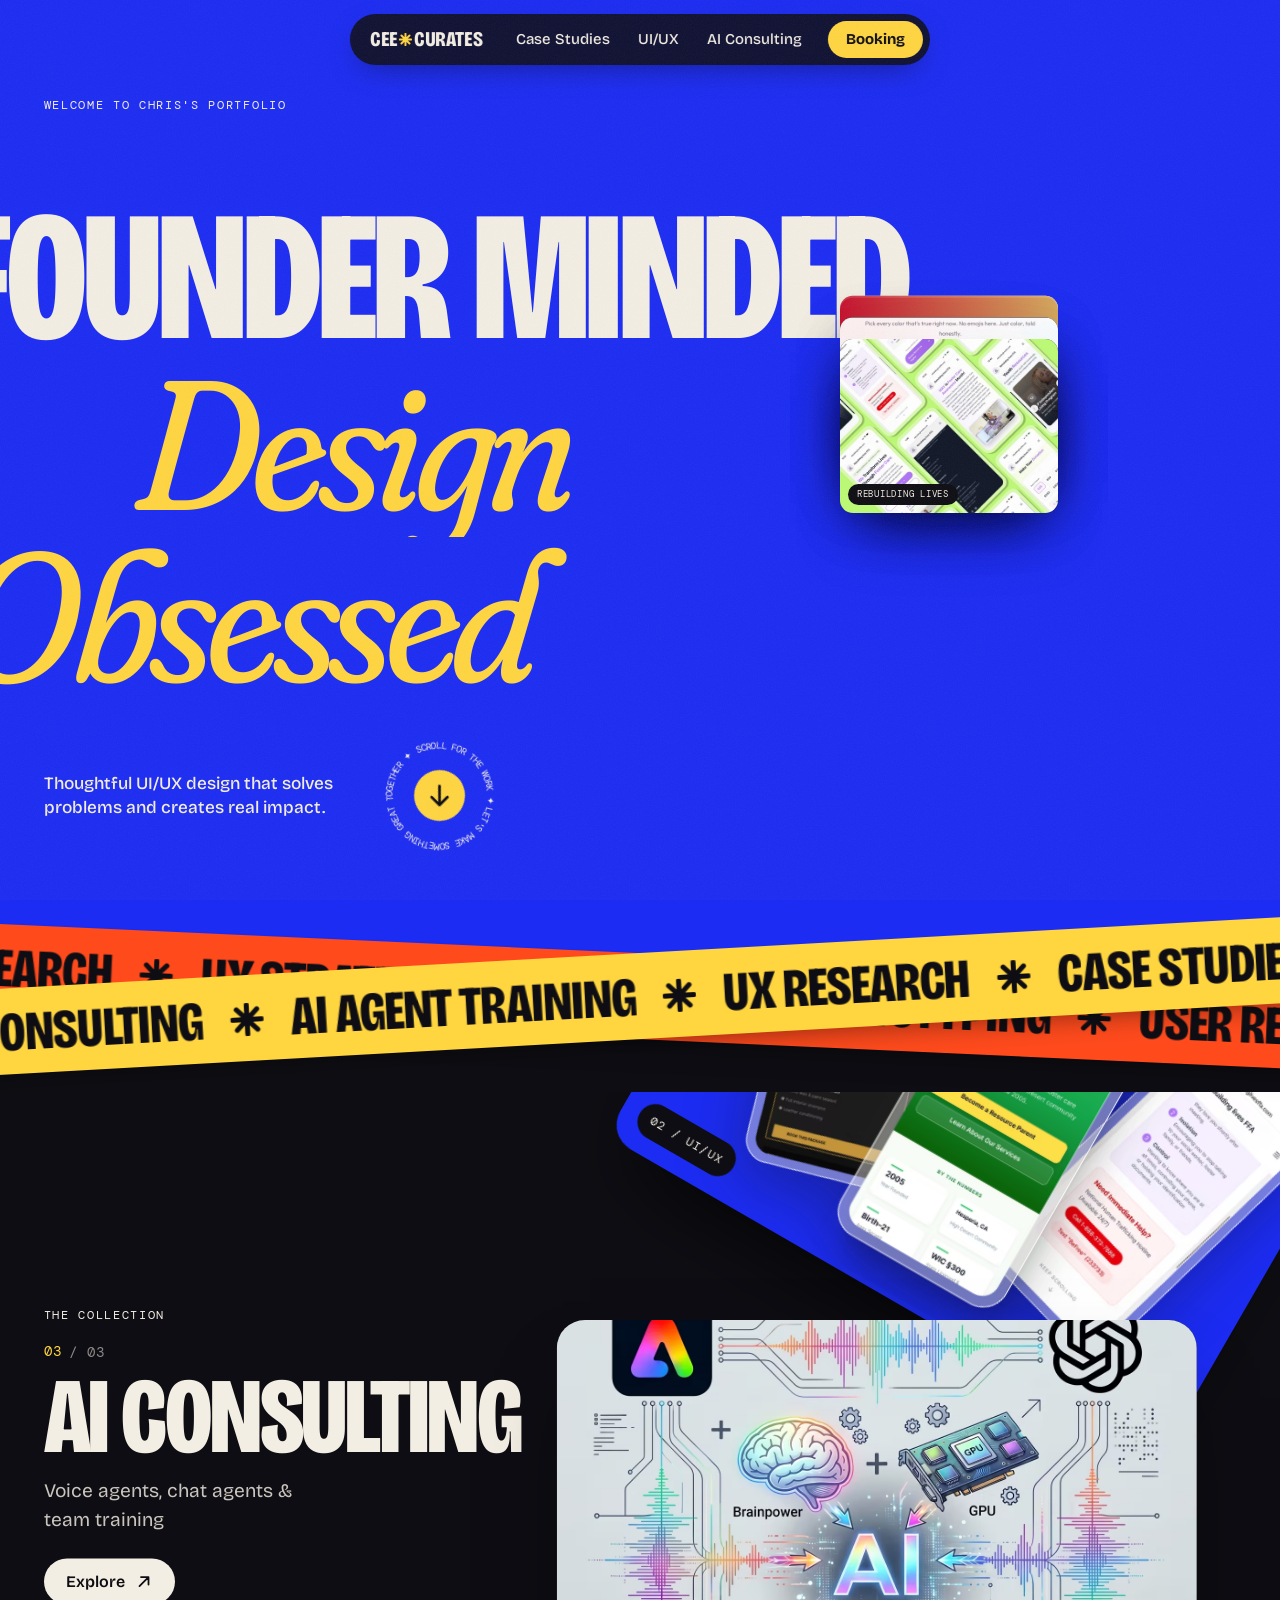
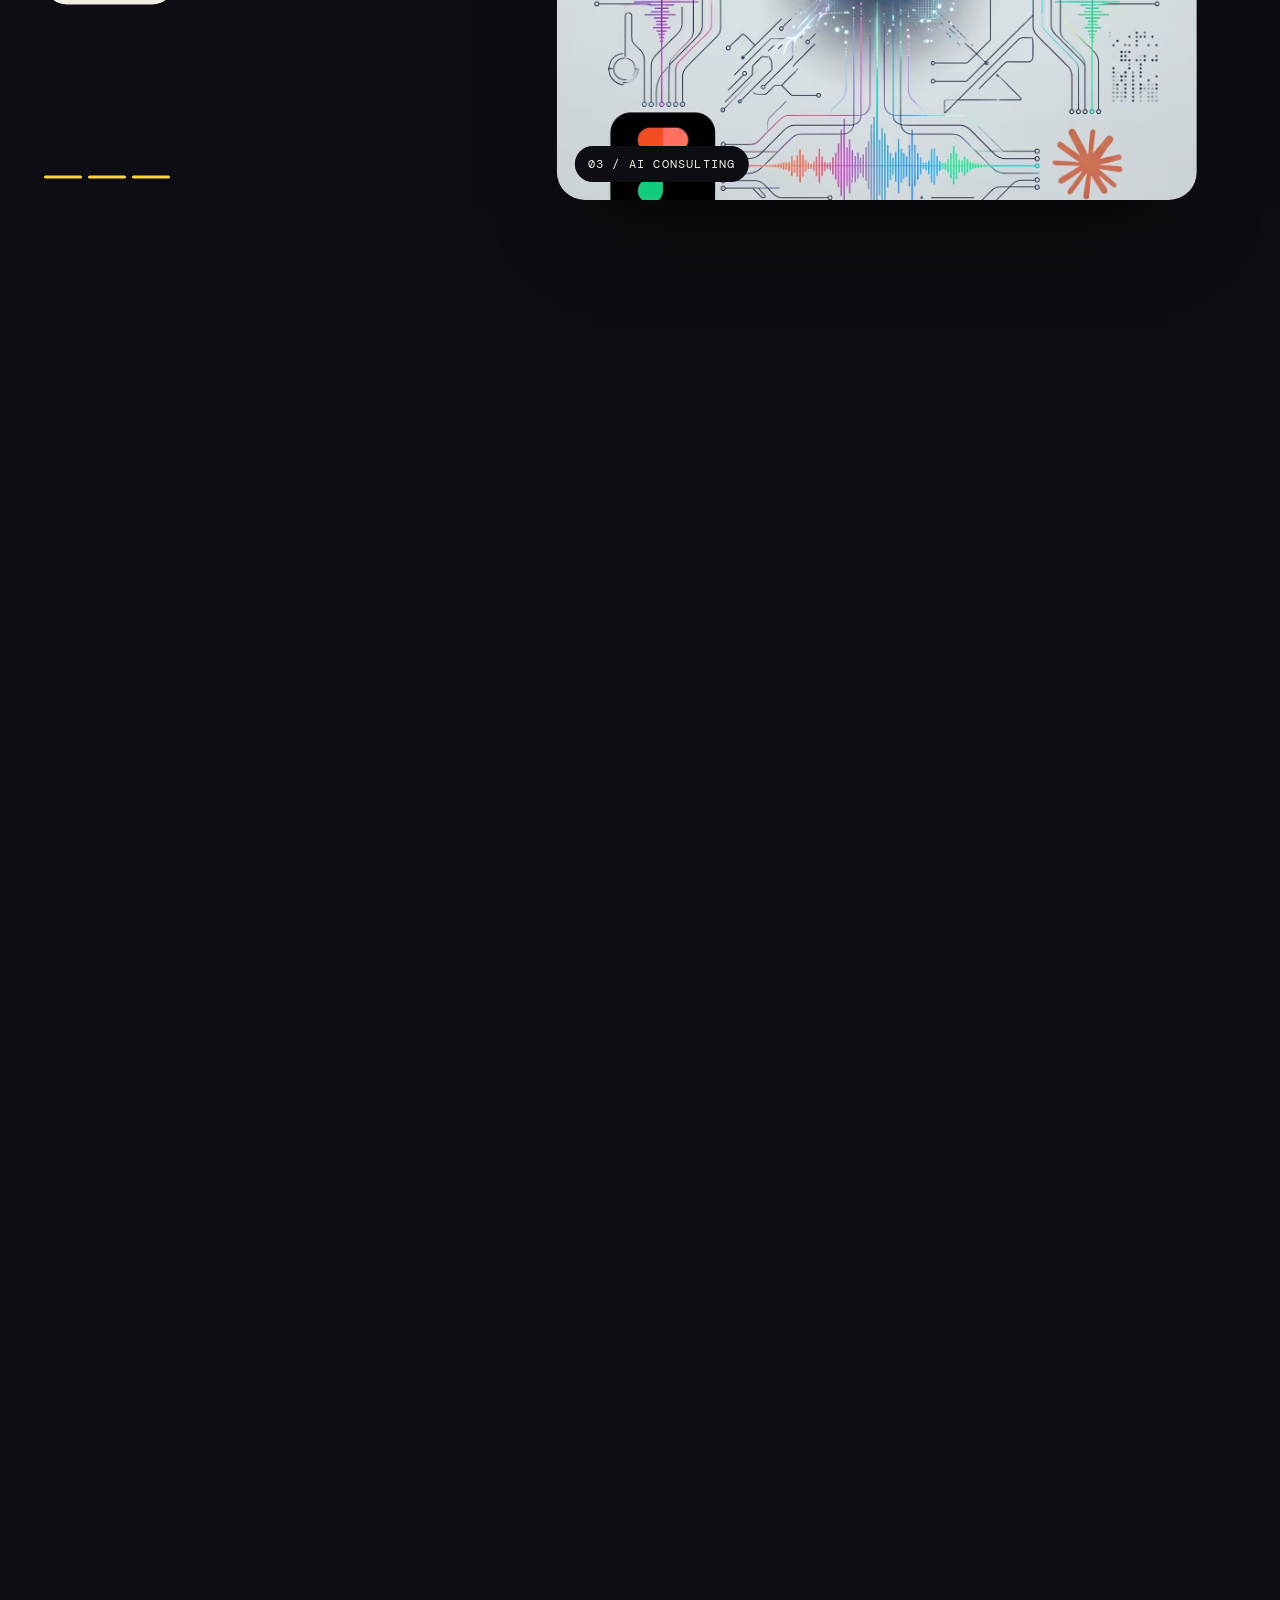
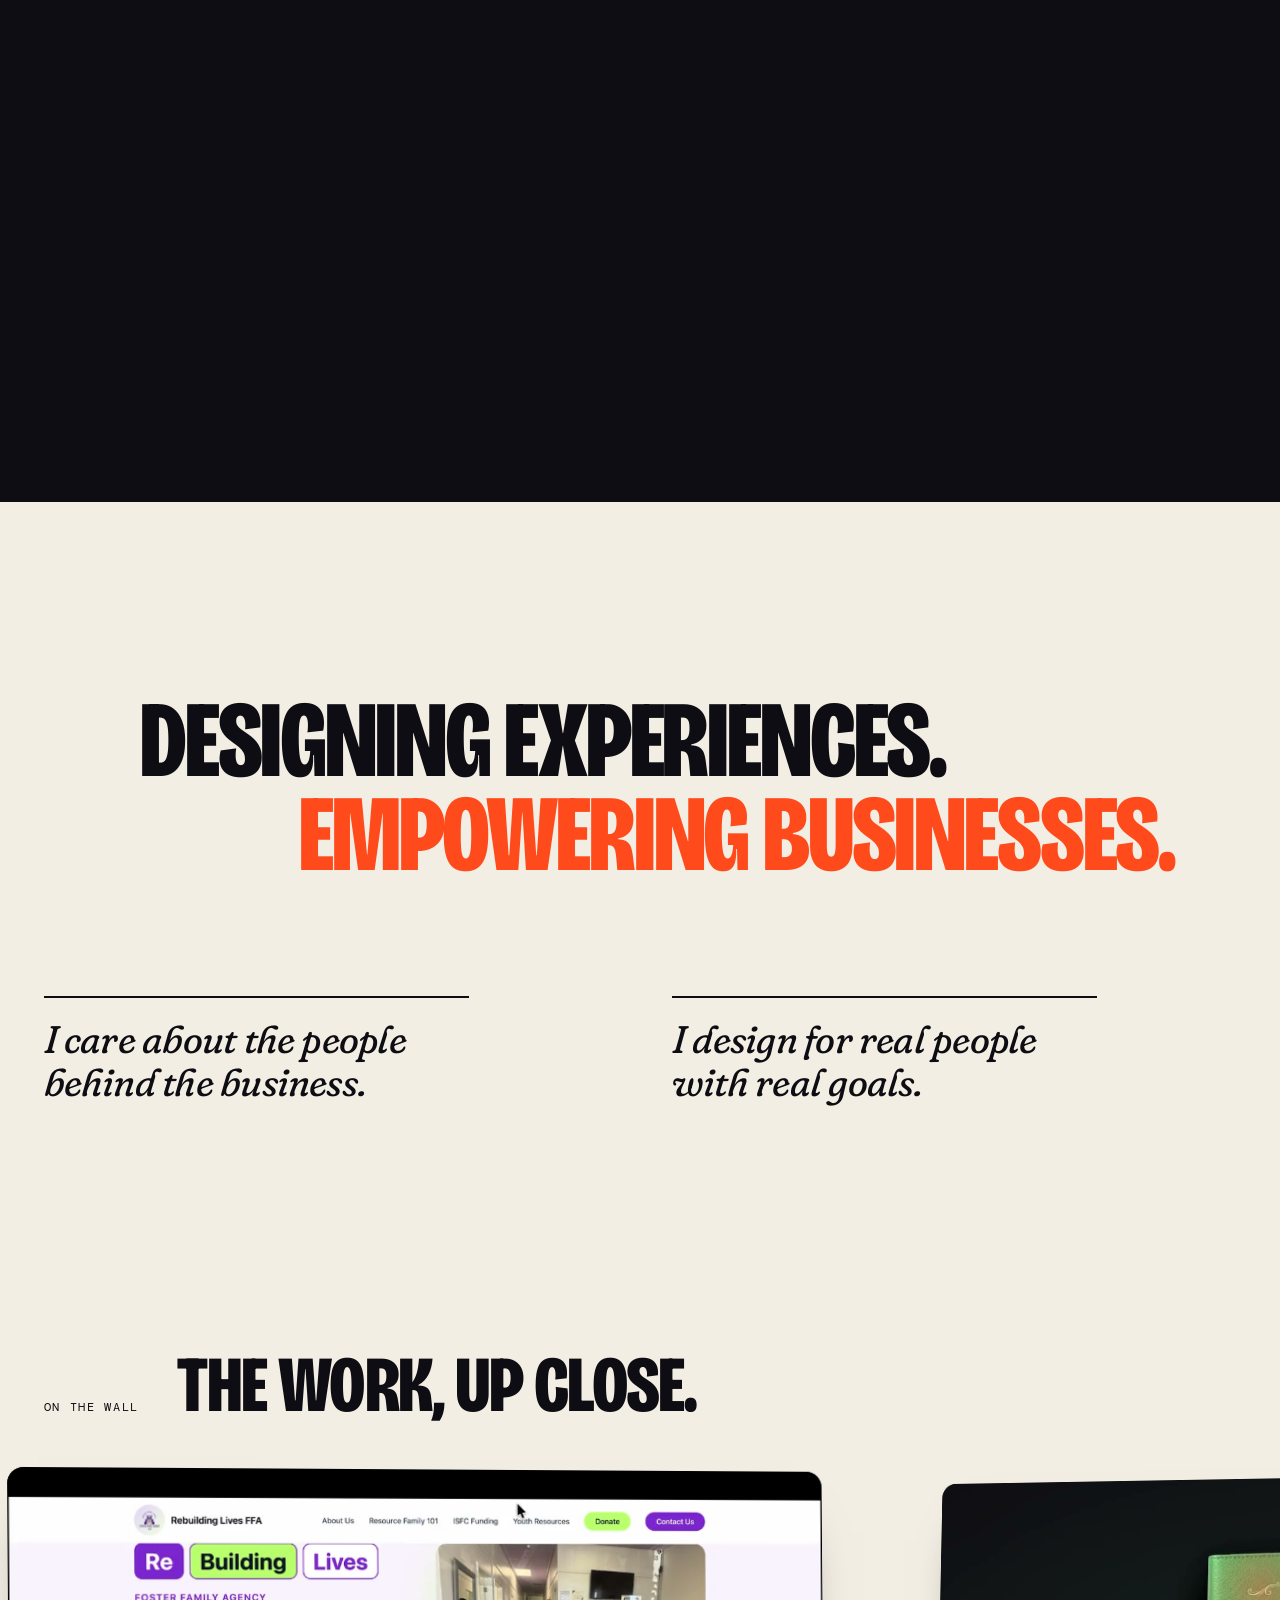
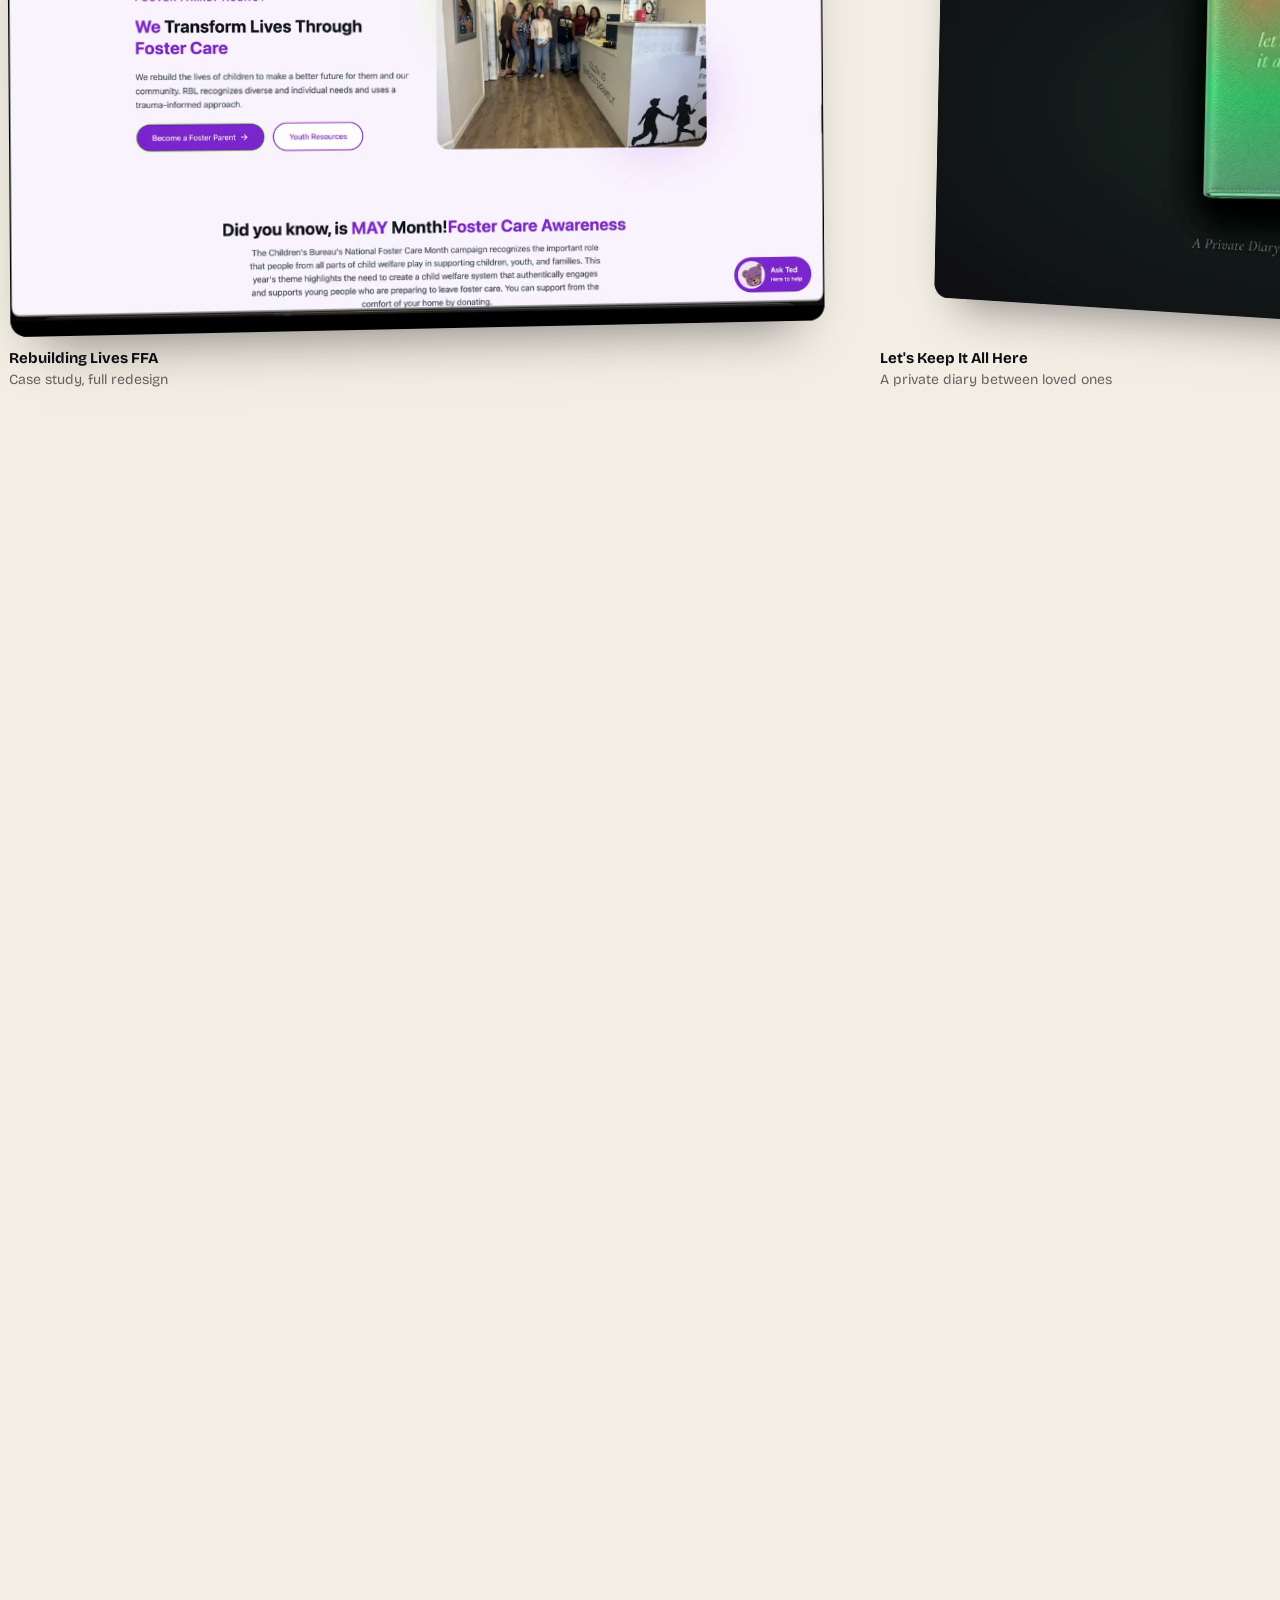
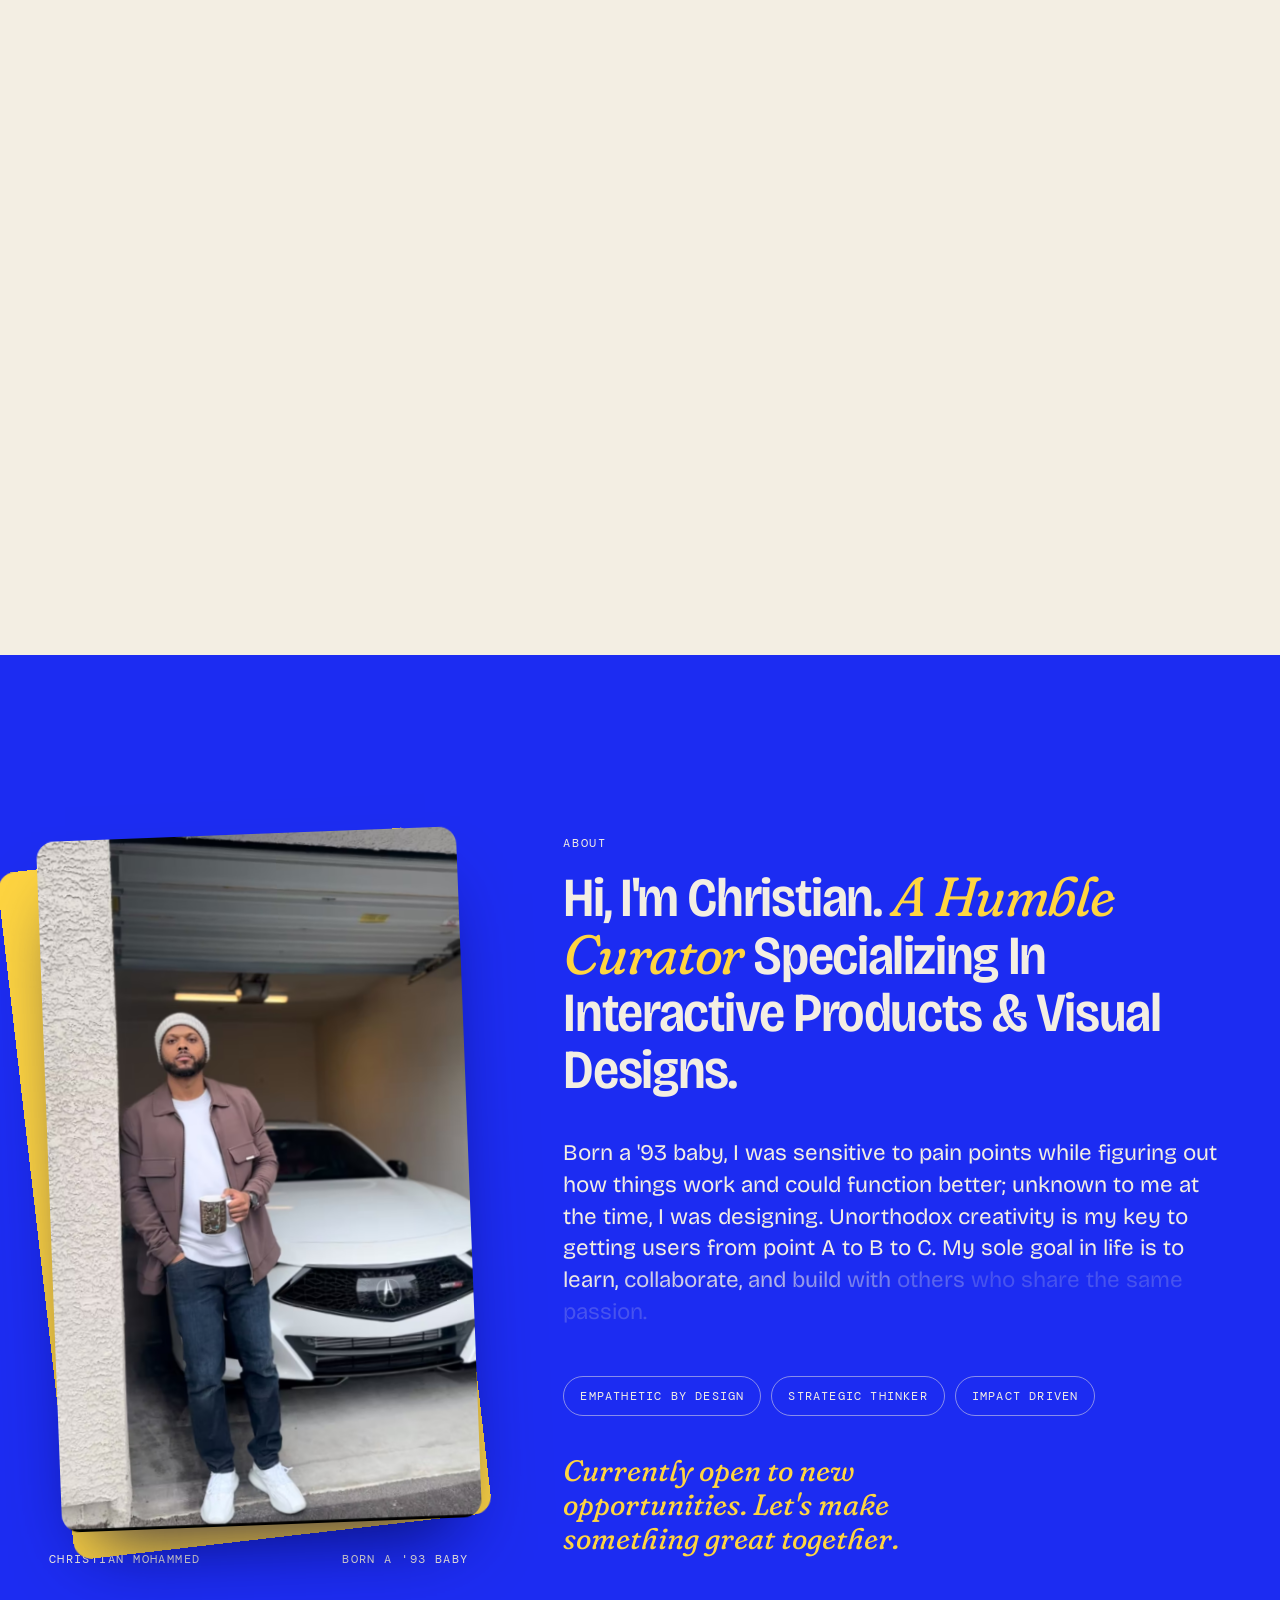
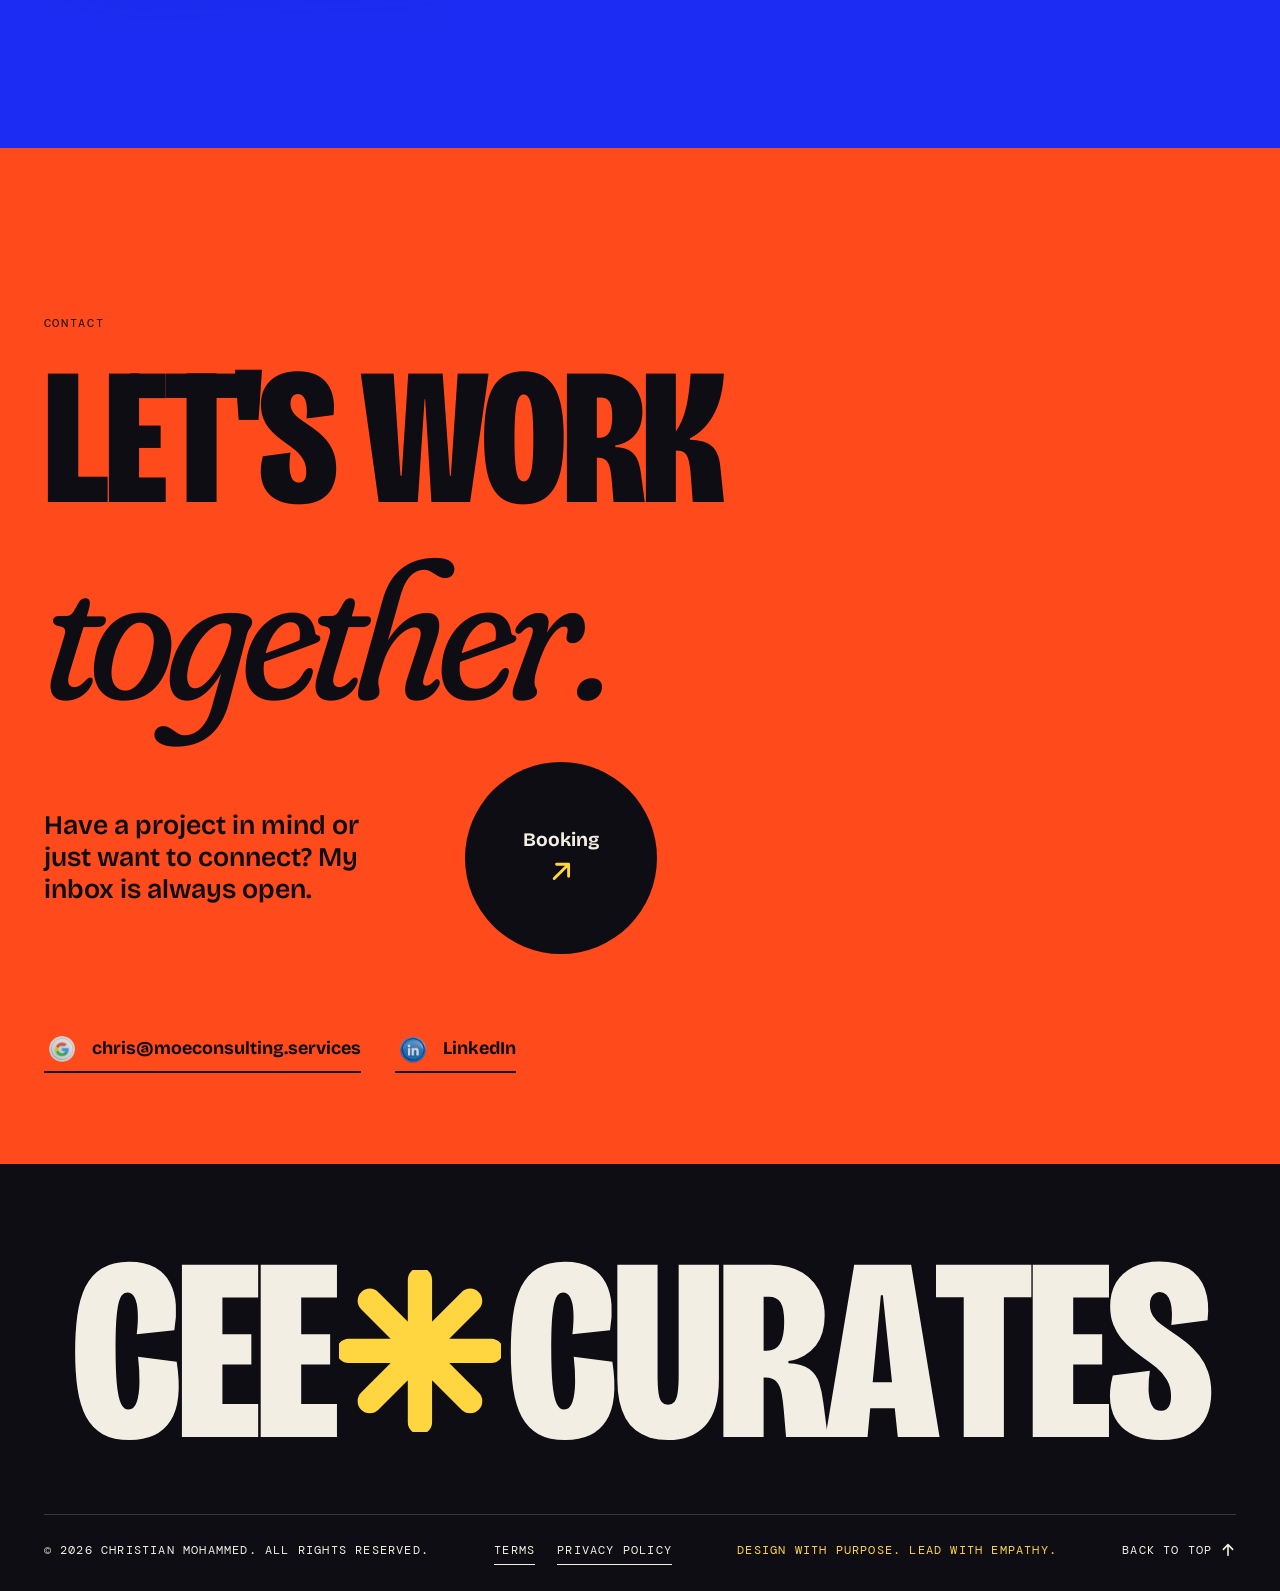
==== commit 8e9f3651: "Yellow italic Design in hero, swipeable hero cards on phones" ====
--- a/index.html
+++ b/index.html
@@ -97,7 +97,7 @@
 
     <h1 class="hero__title" aria-label="Founder minded, design obsessed">
       <span class="mask" style="--i:0" data-line="-1"><span>Founder minded,</span></span>
-      <span class="mask" style="--i:1" data-line="1"><span>design</span></span>
+      <span class="mask mask--boss" style="--i:1" data-line="1"><span><em>Design</em></span></span>
       <span class="mask mask--boss" style="--i:2" data-line="-1"><span><em>Obsessed</em></span></span>
     </h1>
 
--- a/css/style.css
+++ b/css/style.css
@@ -658,6 +658,10 @@
     position: relative; right: auto; bottom: auto;
     margin: clamp(46px, 13vw, 80px) auto clamp(30px, 9vw, 60px);
   }
+  /* Swipe the deck sideways; vertical drags still scroll the page. */
+  .motion .fan { pointer-events: auto; touch-action: pan-y; user-select: none; -webkit-user-select: none; }
+  .motion .fan::before { content: ""; position: absolute; inset: -12% -32%; }
+  .motion .fcard img { -webkit-user-drag: none; pointer-events: none; }
   .hero__foot { margin-top: auto; justify-content: space-between; }
 
   .motion .collection__copy { top: 92px; left: var(--pad); right: var(--pad); width: auto; transform: none; }
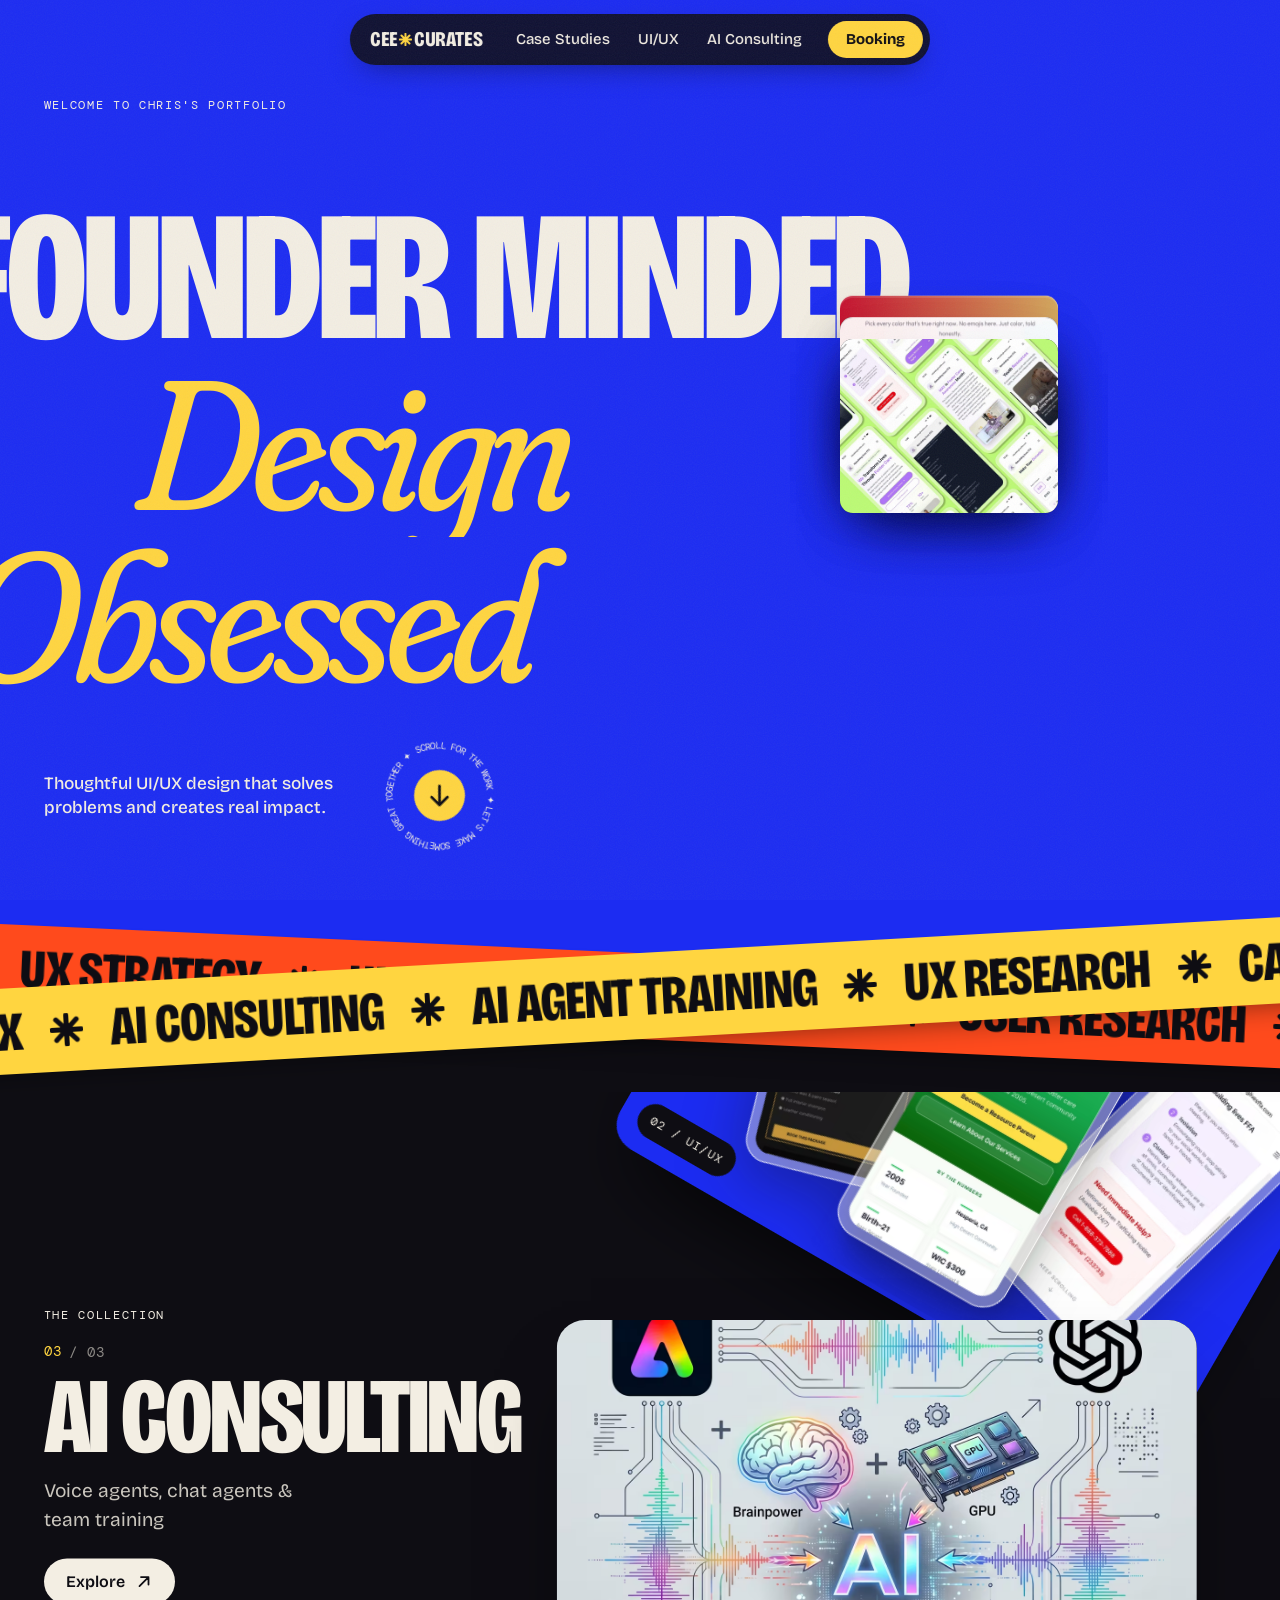
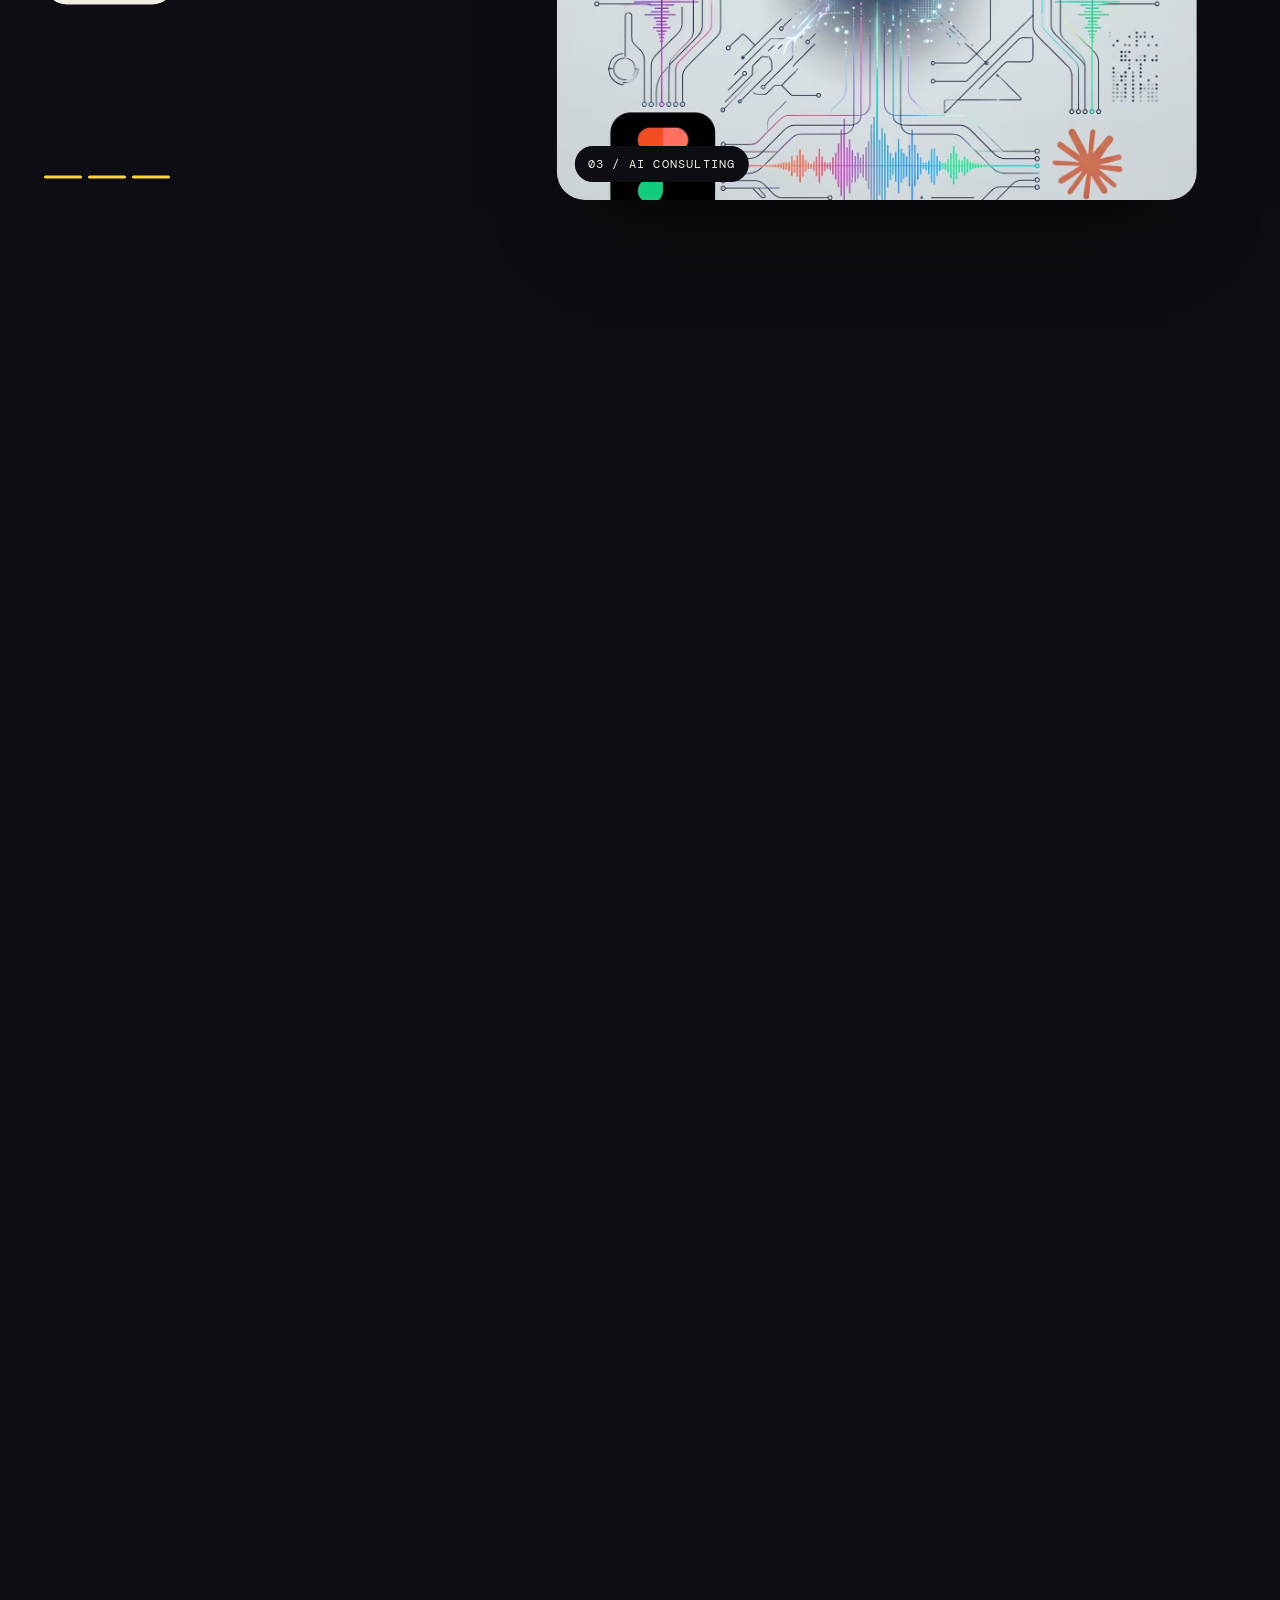
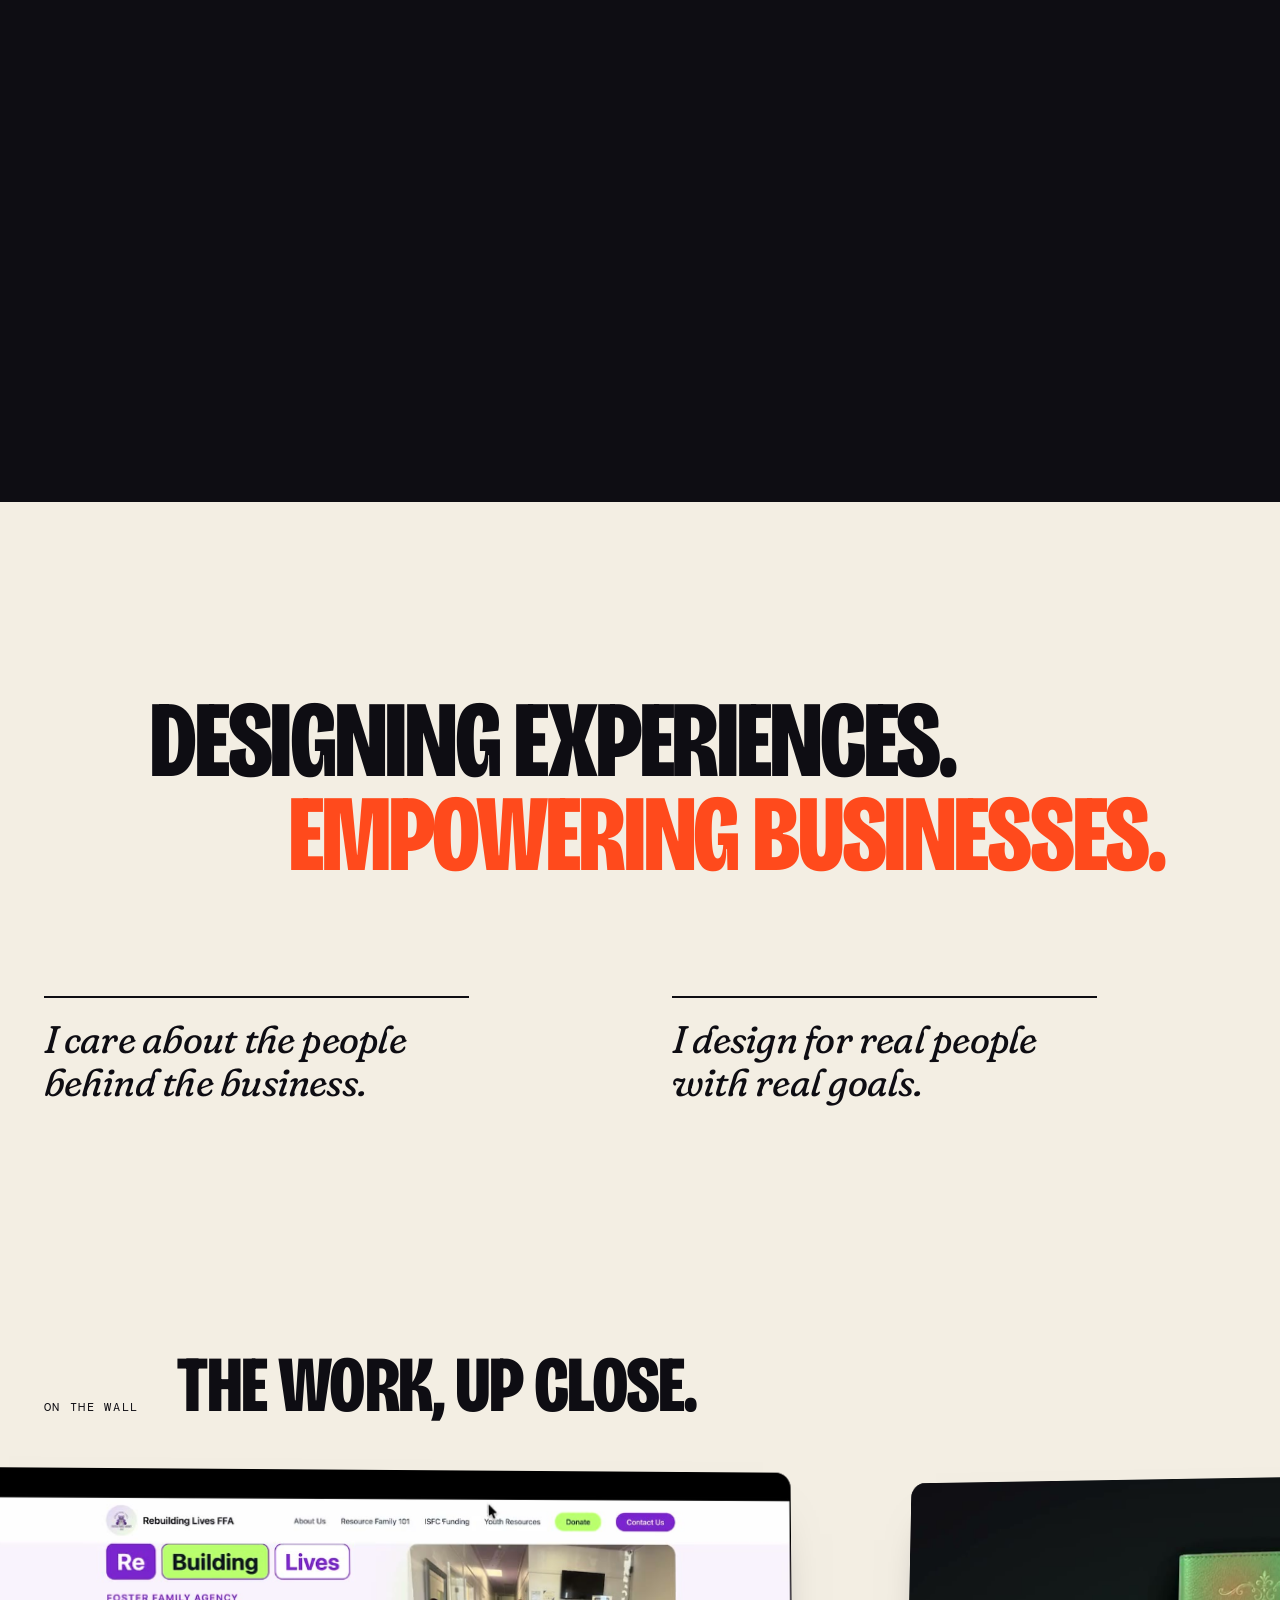
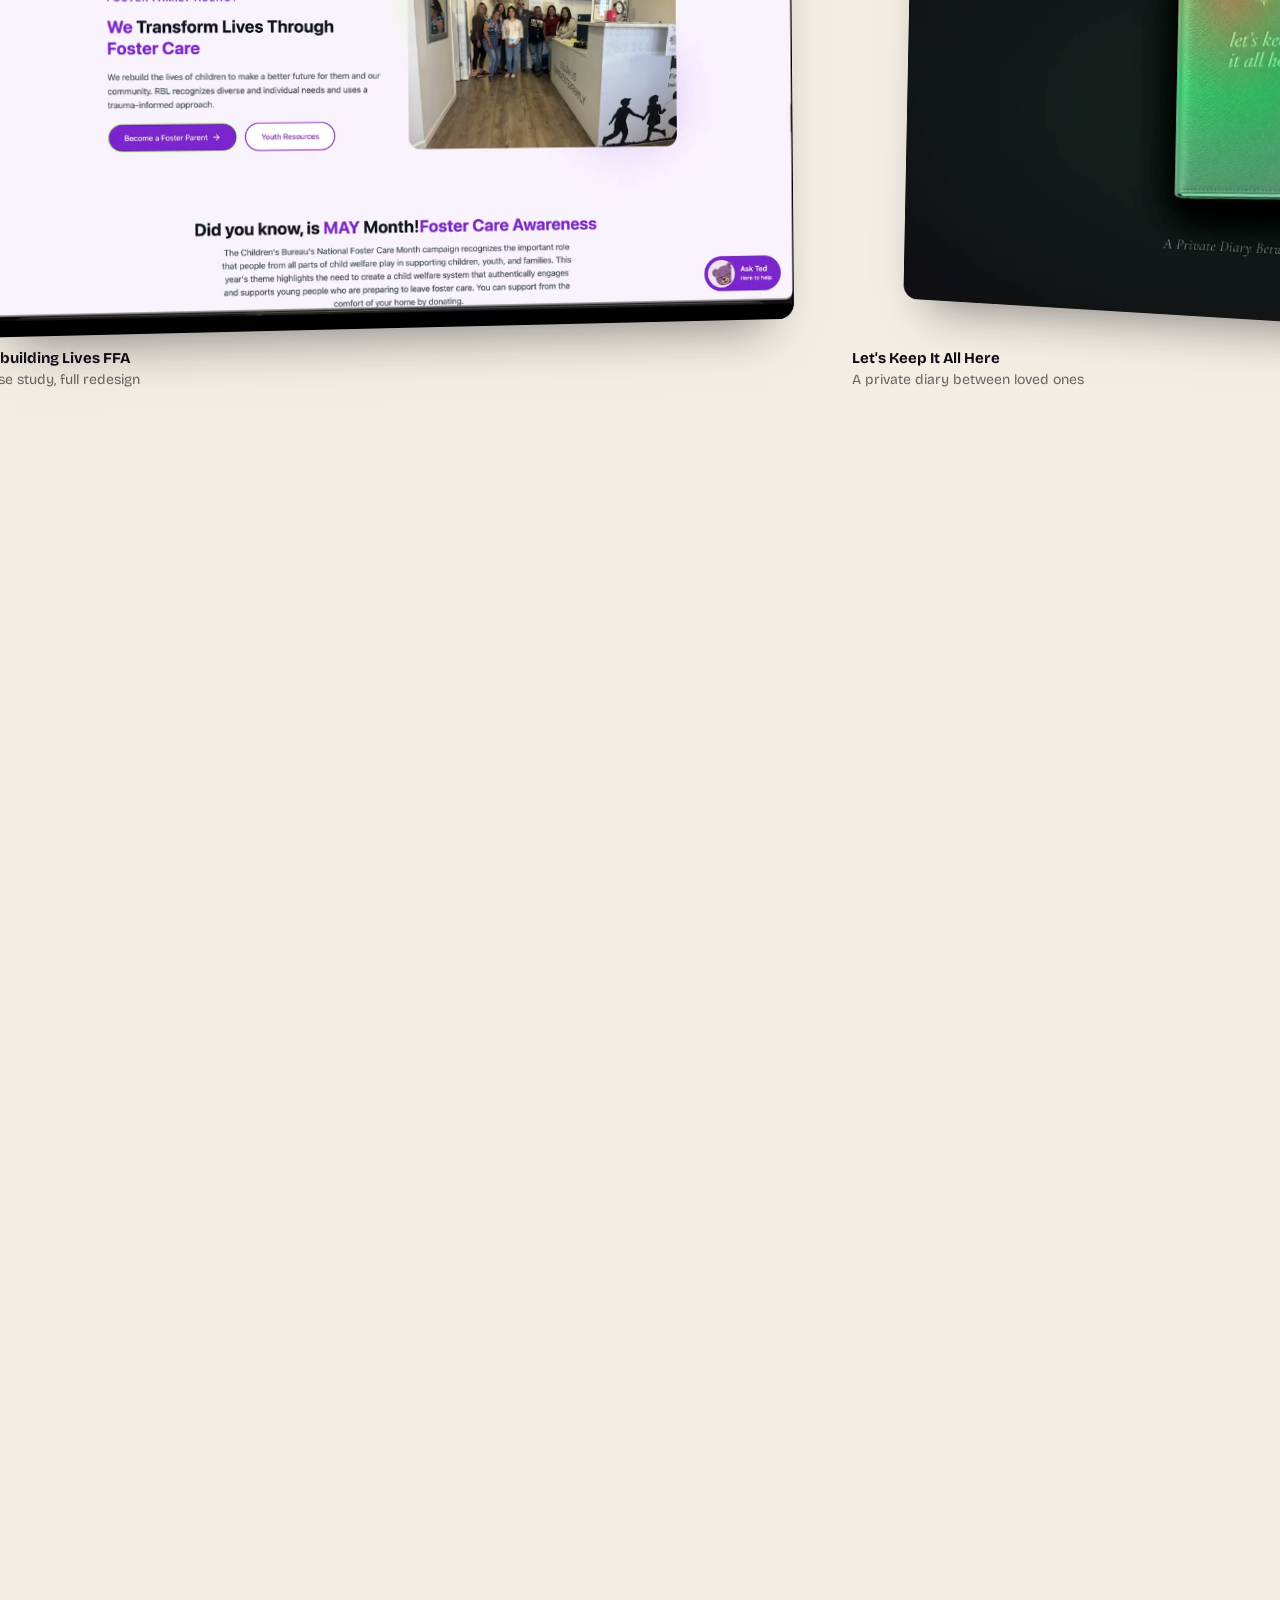
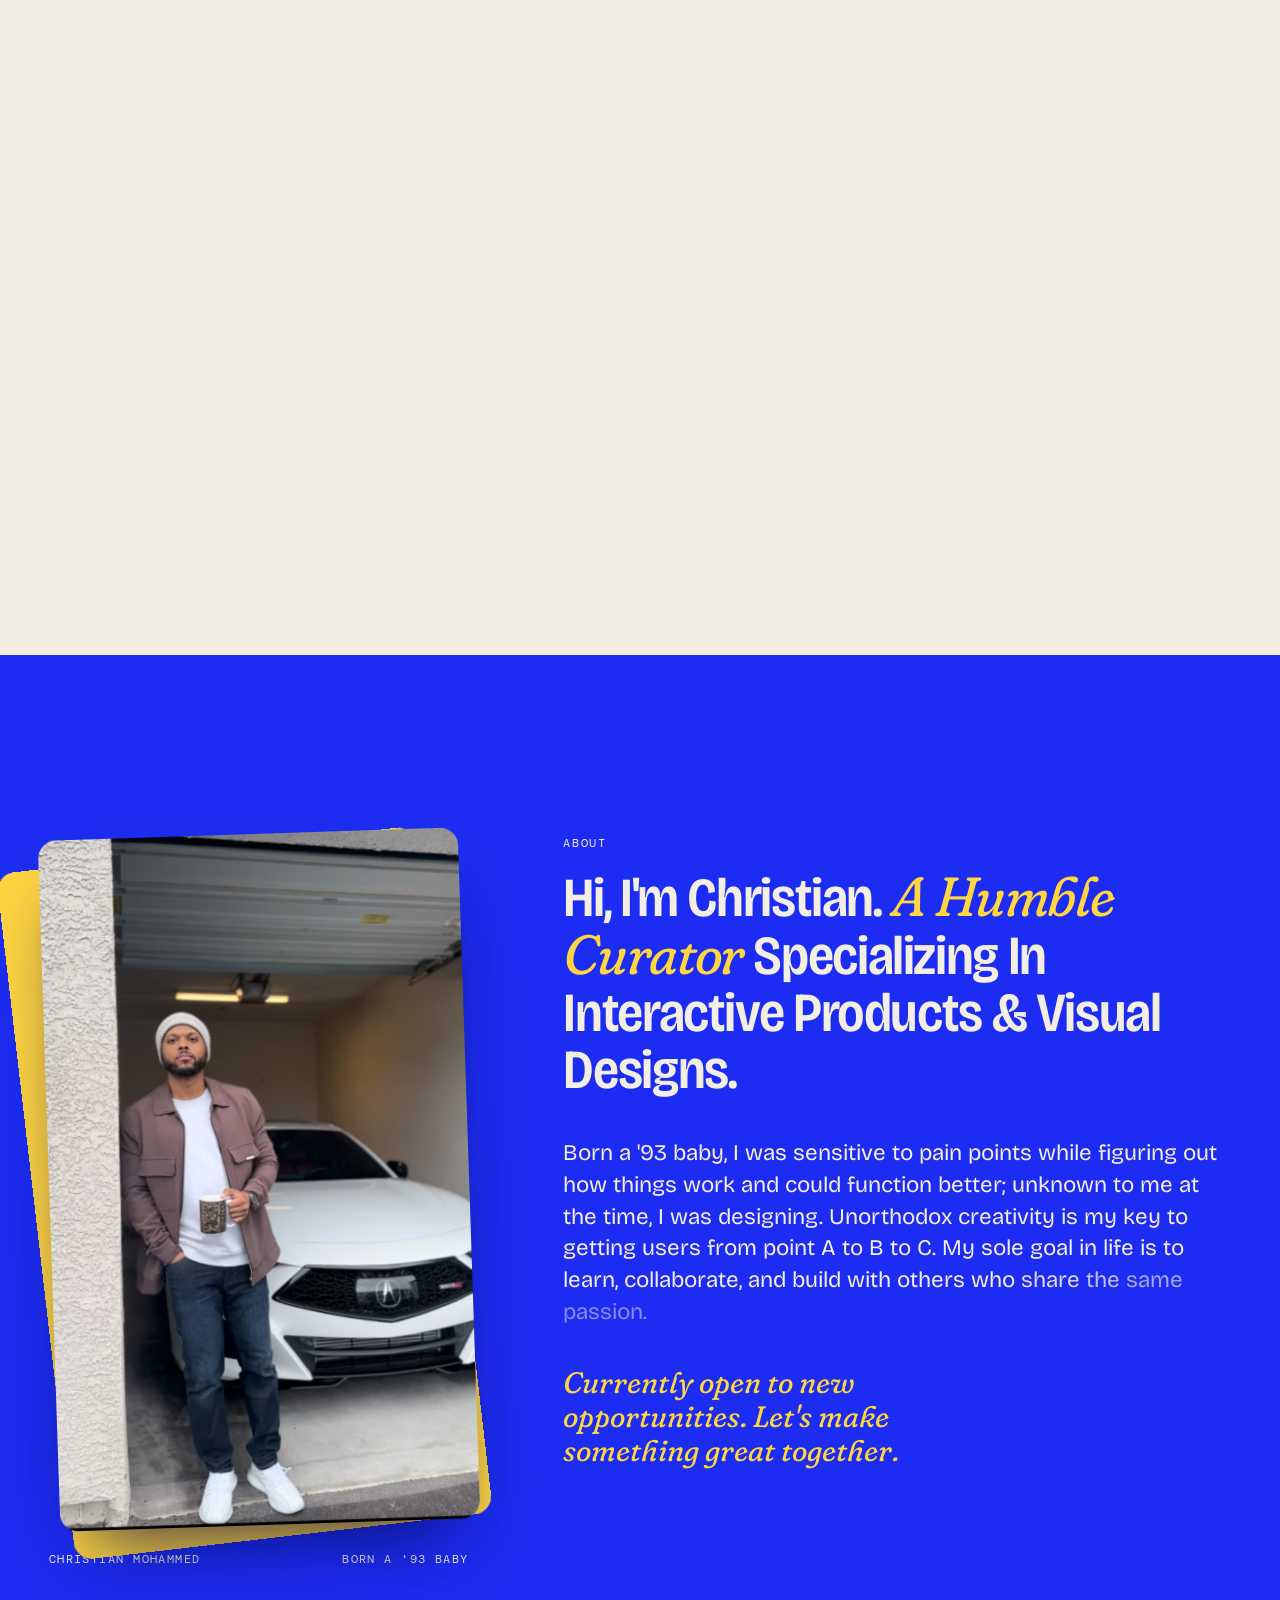
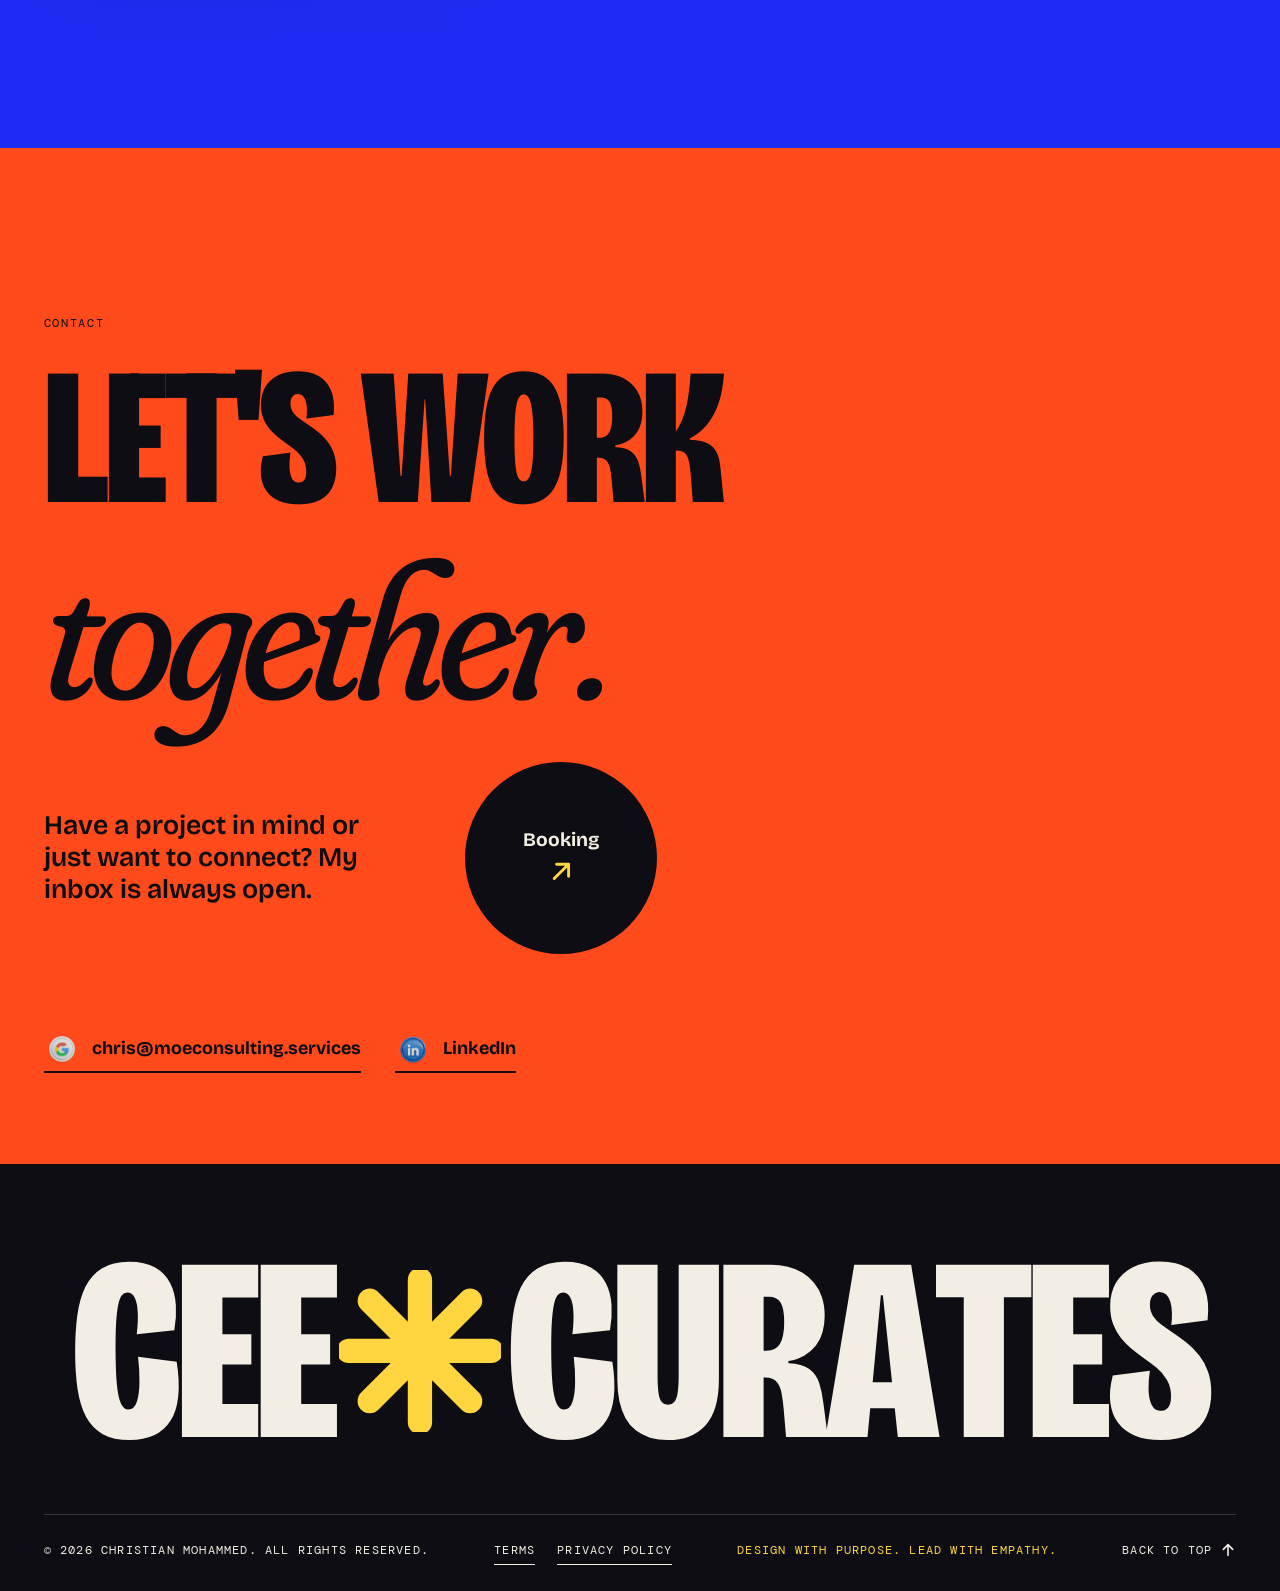
==== commit de3ce98c: "Swipe hint, untitled hero cards, Monarch video at 1.5x, drop About trait tags" ====
--- a/index.html
+++ b/index.html
@@ -102,11 +102,12 @@
     </h1>
 
     <div class="fan" data-fan aria-hidden="true">
-      <figure class="fcard fcard--bone fcard--contain"><img src="assets/img/anb.avif" alt="" width="1104" height="520"><figcaption class="fcard__tag">A New Beginning</figcaption></figure>
-      <figure class="fcard"><img src="assets/img/fan-kiah-chat.avif" alt="" width="1000" height="800"><figcaption class="fcard__tag">Let's Keep It All Here</figcaption></figure>
-      <figure class="fcard"><img src="assets/img/fan-rbl.avif" alt="" width="1000" height="800"><figcaption class="fcard__tag">Rebuilding Lives</figcaption></figure>
-      <figure class="fcard"><img src="assets/img/fan-kiah-bottle.avif" alt="" width="1000" height="800"><figcaption class="fcard__tag">Let's Keep It All Here</figcaption></figure>
-      <figure class="fcard fcard--monarch fcard--contain"><img src="assets/img/monarch.avif" alt="" width="1104" height="520"><figcaption class="fcard__tag">Monarch Detailing</figcaption></figure>
+      <figure class="fcard fcard--bone fcard--contain"><img src="assets/img/anb.avif" alt="" width="1104" height="520"></figure>
+      <figure class="fcard"><img src="assets/img/fan-kiah-chat.avif" alt="" width="1000" height="800"></figure>
+      <figure class="fcard"><img src="assets/img/fan-rbl.avif" alt="" width="1000" height="800"></figure>
+      <figure class="fcard"><img src="assets/img/fan-kiah-bottle.avif" alt="" width="1000" height="800"></figure>
+      <figure class="fcard fcard--monarch fcard--contain"><img src="assets/img/monarch.avif" alt="" width="1104" height="520"></figure>
+      <p class="fan__hint" data-fan-hint><span class="fan__arrow fan__arrow--l">&larr;</span>Swipe<span class="fan__arrow fan__arrow--r">&rarr;</span></p>
     </div>
 
     <div class="hero__foot">
@@ -264,11 +265,6 @@
       <p class="eyebrow" data-reveal>About</p>
       <h2 class="about__title" data-reveal>Hi, I'm Christian. <em>A Humble Curator</em> Specializing In Interactive Products &amp; Visual Designs.</h2>
       <p class="about__body" data-words>Born a '93 baby, I was sensitive to pain points while figuring out how things work and could function better; unknown to me at the time, I was designing. Unorthodox creativity is my key to getting users from point A to B to C. My sole goal in life is to learn, collaborate, and build with others who share the same passion.</p>
-      <ul class="traits">
-        <li data-reveal style="--i:0">Empathetic by design</li>
-        <li data-reveal style="--i:1">Strategic thinker</li>
-        <li data-reveal style="--i:2">Impact driven</li>
-      </ul>
       <p class="about__open" data-reveal>Currently open to new opportunities. Let's make something great together.</p>
     </div>
   </section>
--- a/css/style.css
+++ b/css/style.css
@@ -286,6 +286,7 @@
   padding: 6px 9px; border-radius: 999px; line-height: 1;
   white-space: nowrap;
 }
+.fan__hint { display: none; }
 .fcard:nth-child(1) { z-index: 1; }
 .fcard:nth-child(2) { z-index: 2; }
 .fcard:nth-child(3) { z-index: 5; }
@@ -508,11 +509,6 @@
 }
 .about__body { font-size: clamp(1.1rem, 1.75vw, 1.65rem); line-height: 1.42; max-width: 33em; }
 .motion .about__body .w { opacity: 0.2; transition: opacity 220ms linear; }
-.traits { display: flex; flex-wrap: wrap; gap: 10px; margin-top: clamp(28px, 4vw, 48px); }
-.traits li {
-  font-family: var(--font-mono); font-size: 12px; letter-spacing: 0.1em; text-transform: uppercase;
-  padding: 10px 16px; border-radius: 999px; border: 1.5px solid rgba(243, 238, 227, 0.5);
-}
 .about__open { margin-top: 1.3em; font-size: clamp(1.3rem, 2.3vw, 2.1rem); line-height: 1.15; max-width: 24ch; }
 
 /* Contact */
@@ -662,6 +658,19 @@
   .motion .fan { pointer-events: auto; touch-action: pan-y; user-select: none; -webkit-user-select: none; }
   .motion .fan::before { content: ""; position: absolute; inset: -12% -32%; }
   .motion .fcard img { -webkit-user-drag: none; pointer-events: none; }
+  .motion .fan__hint {
+    display: flex; align-items: center; gap: 10px;
+    position: absolute; left: 50%; top: calc(100% + 38px); translate: -50% 0;
+    margin: 0; z-index: 200; pointer-events: none;
+    font-family: var(--font-mono); font-size: 11px; letter-spacing: 0.14em; text-transform: uppercase;
+    color: var(--bone); opacity: 0.8; white-space: nowrap;
+    transition: opacity 600ms var(--ease-out);
+  }
+  .motion .fan__hint.is-gone { opacity: 0; }
+  .fan__arrow { display: inline-block; font-size: 13px; animation: fan-point 1.6s var(--ease-out) infinite; }
+  .fan__arrow--l { --dir: -1; }
+  .fan__arrow--r { --dir: 1; }
+  @keyframes fan-point { 0%, 100% { transform: translateX(0); } 45% { transform: translateX(calc(var(--dir) * 5px)); } }
   .hero__foot { margin-top: auto; justify-content: space-between; }
 
   .motion .collection__copy { top: 92px; left: var(--pad); right: var(--pad); width: auto; transform: none; }
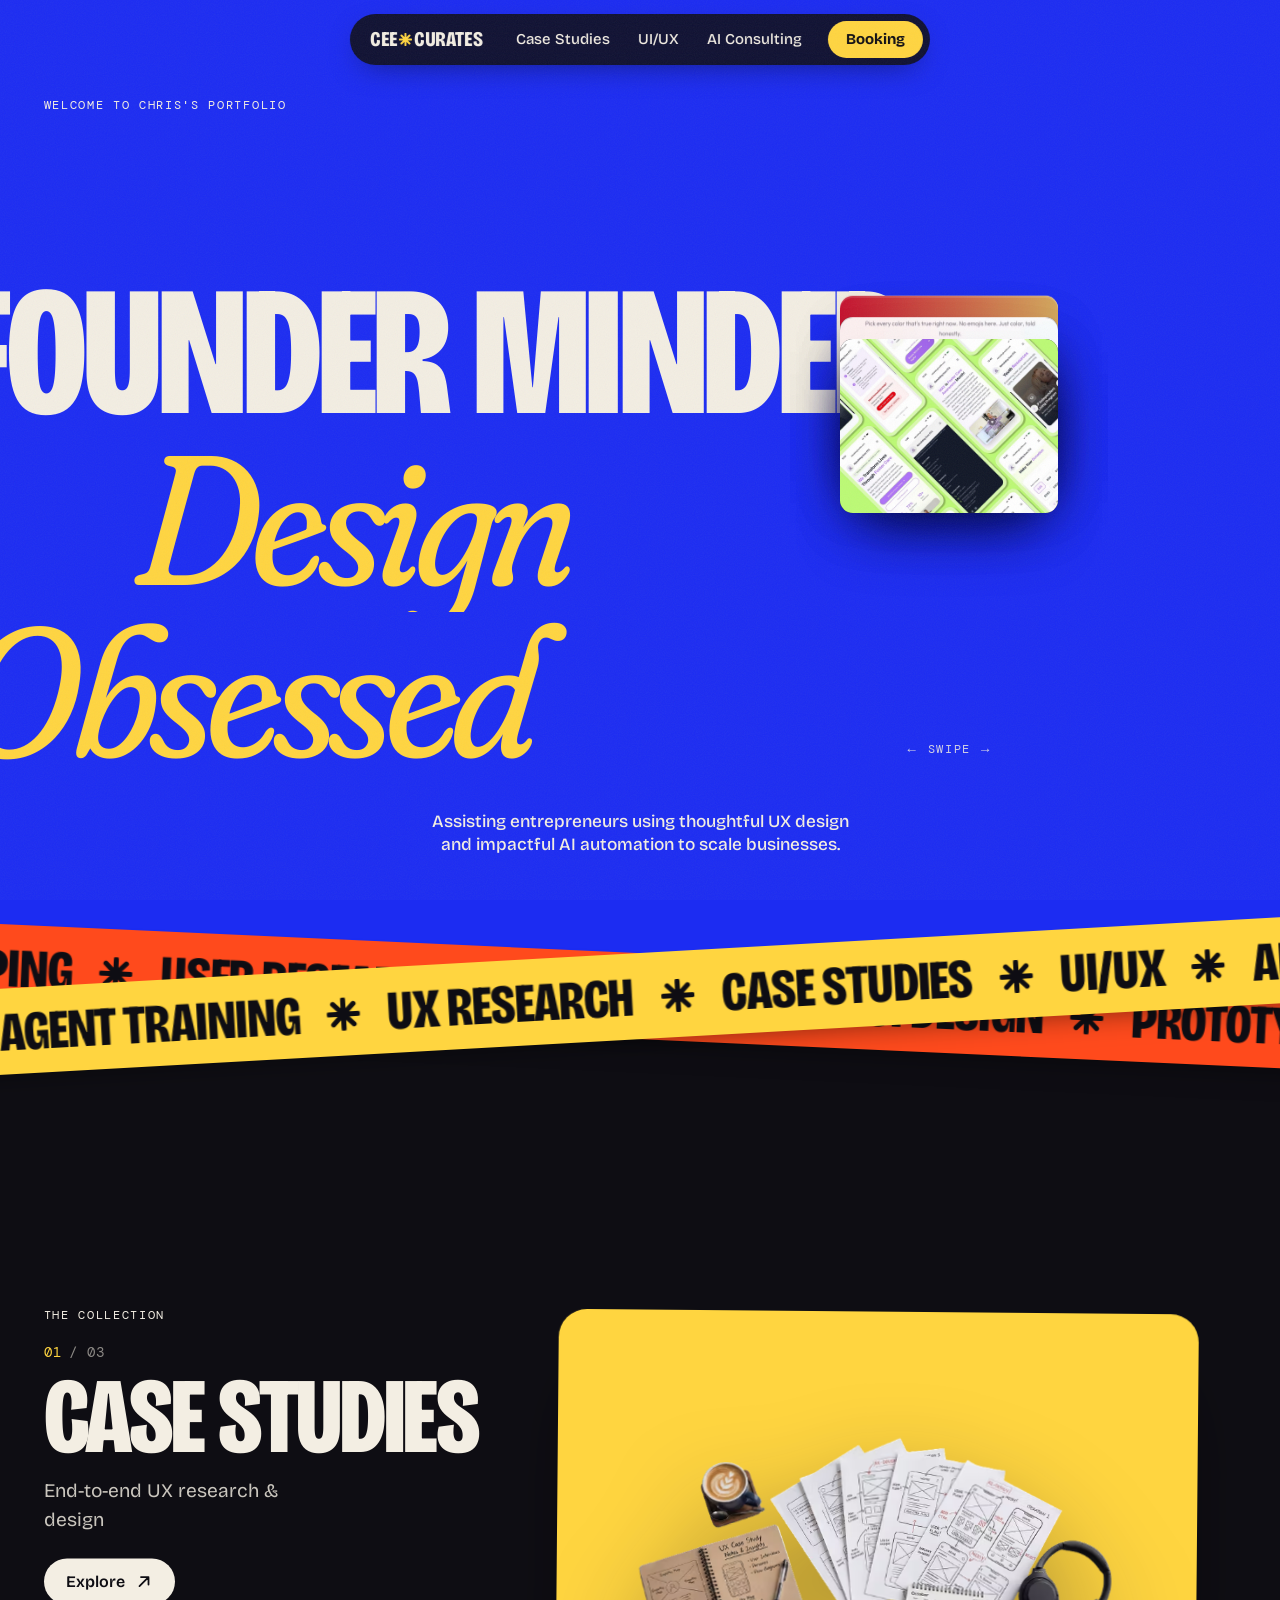
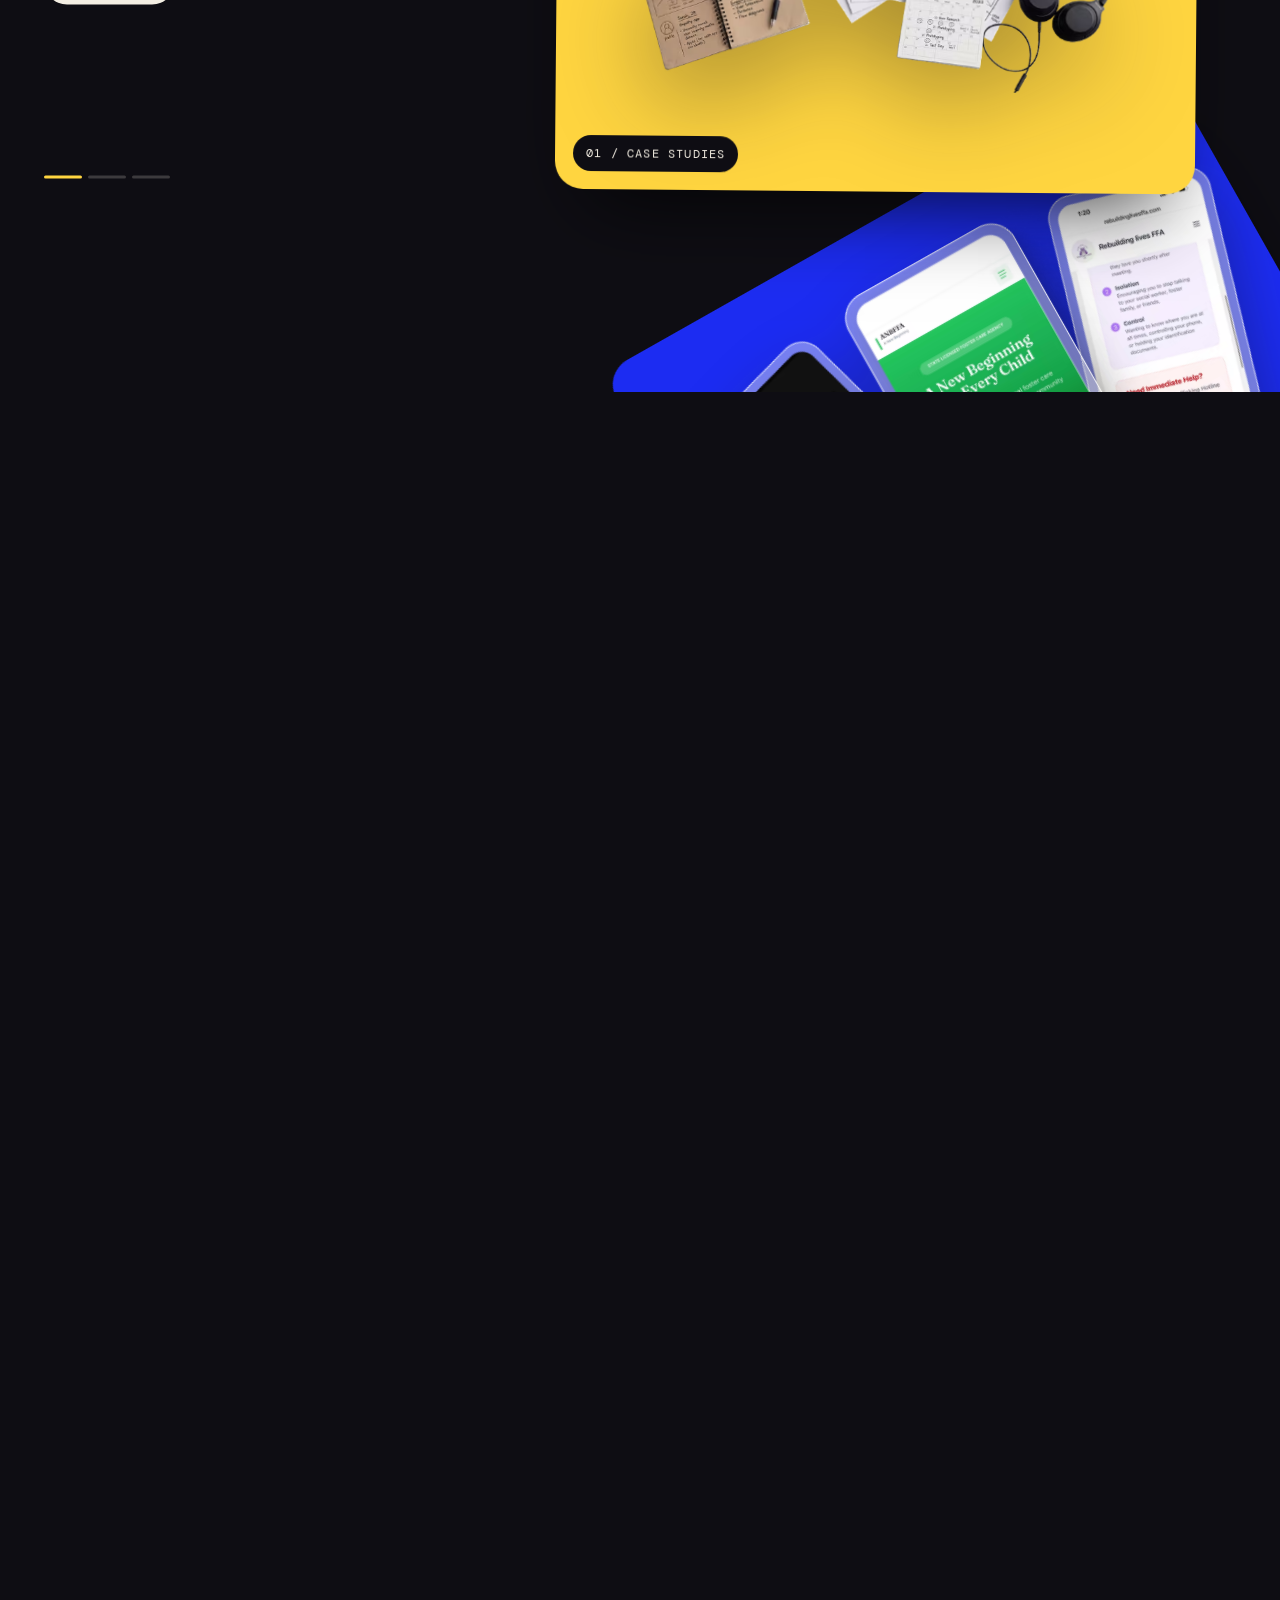
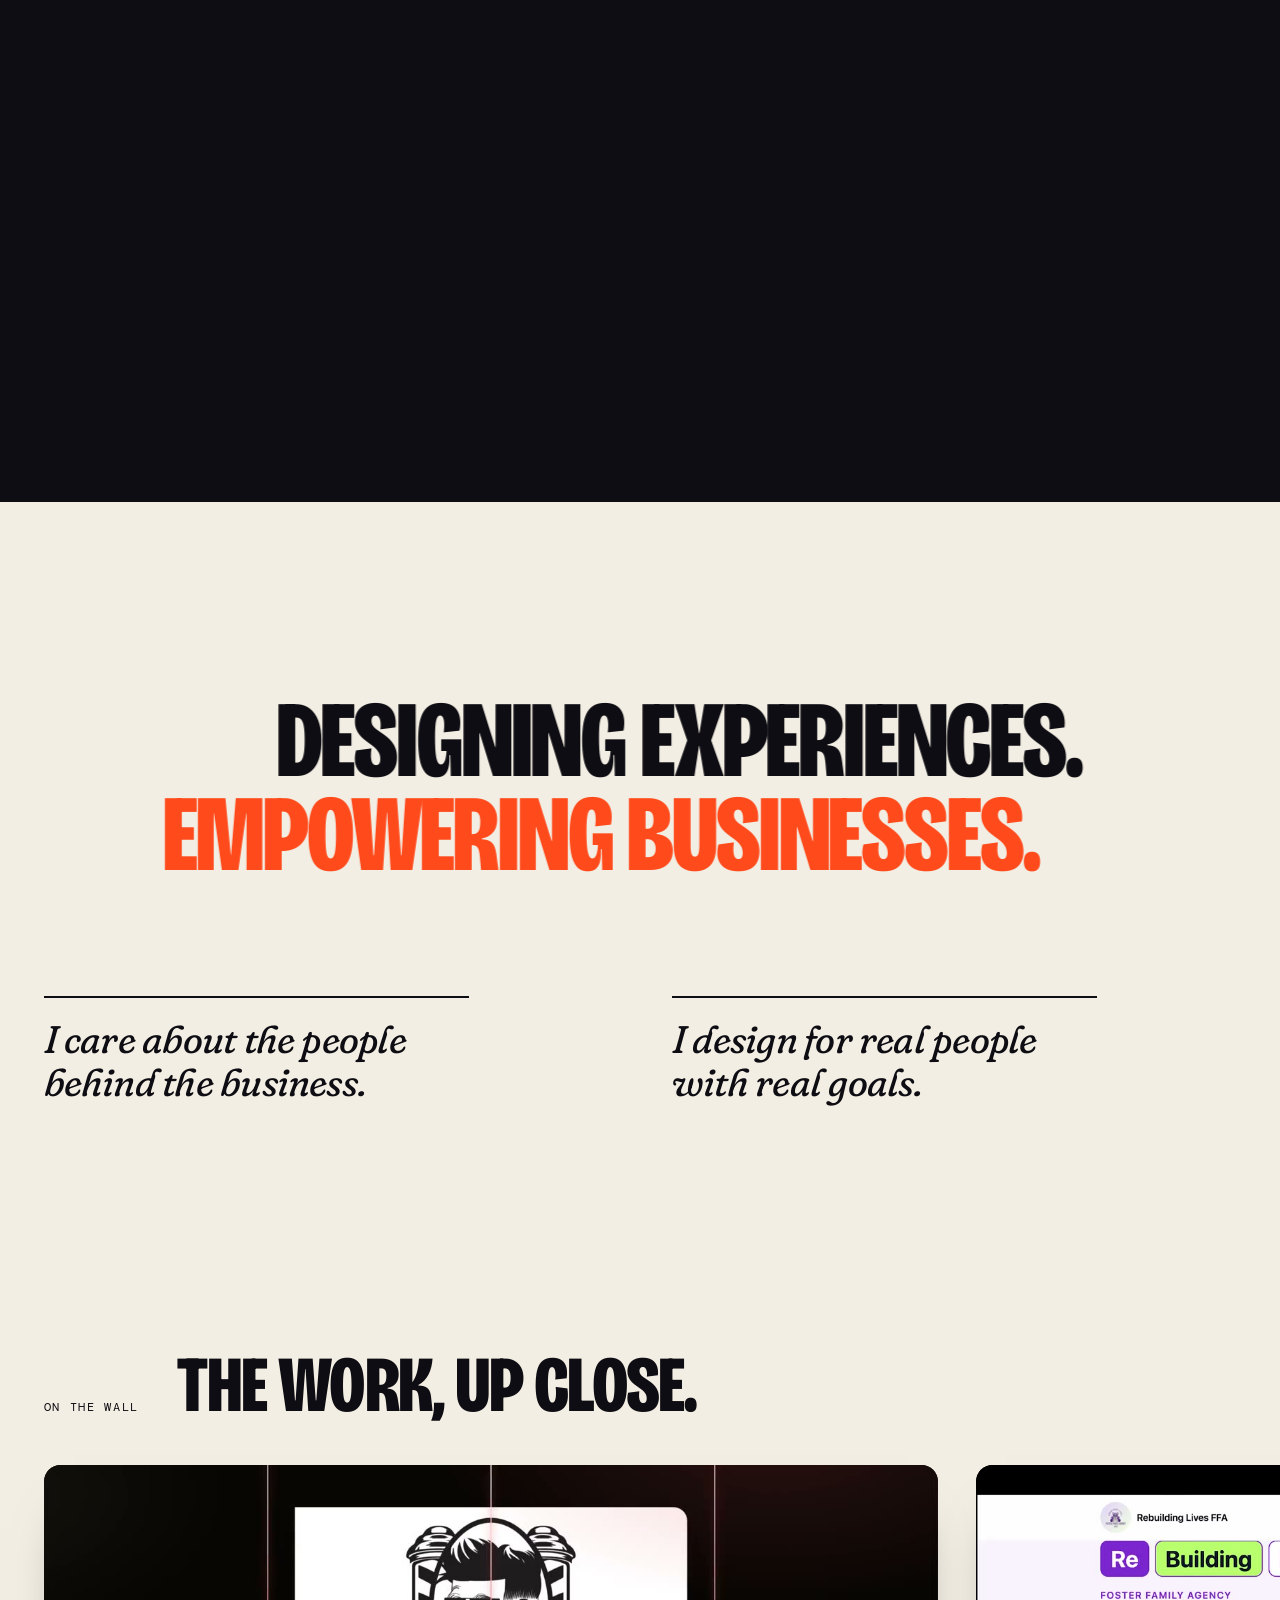
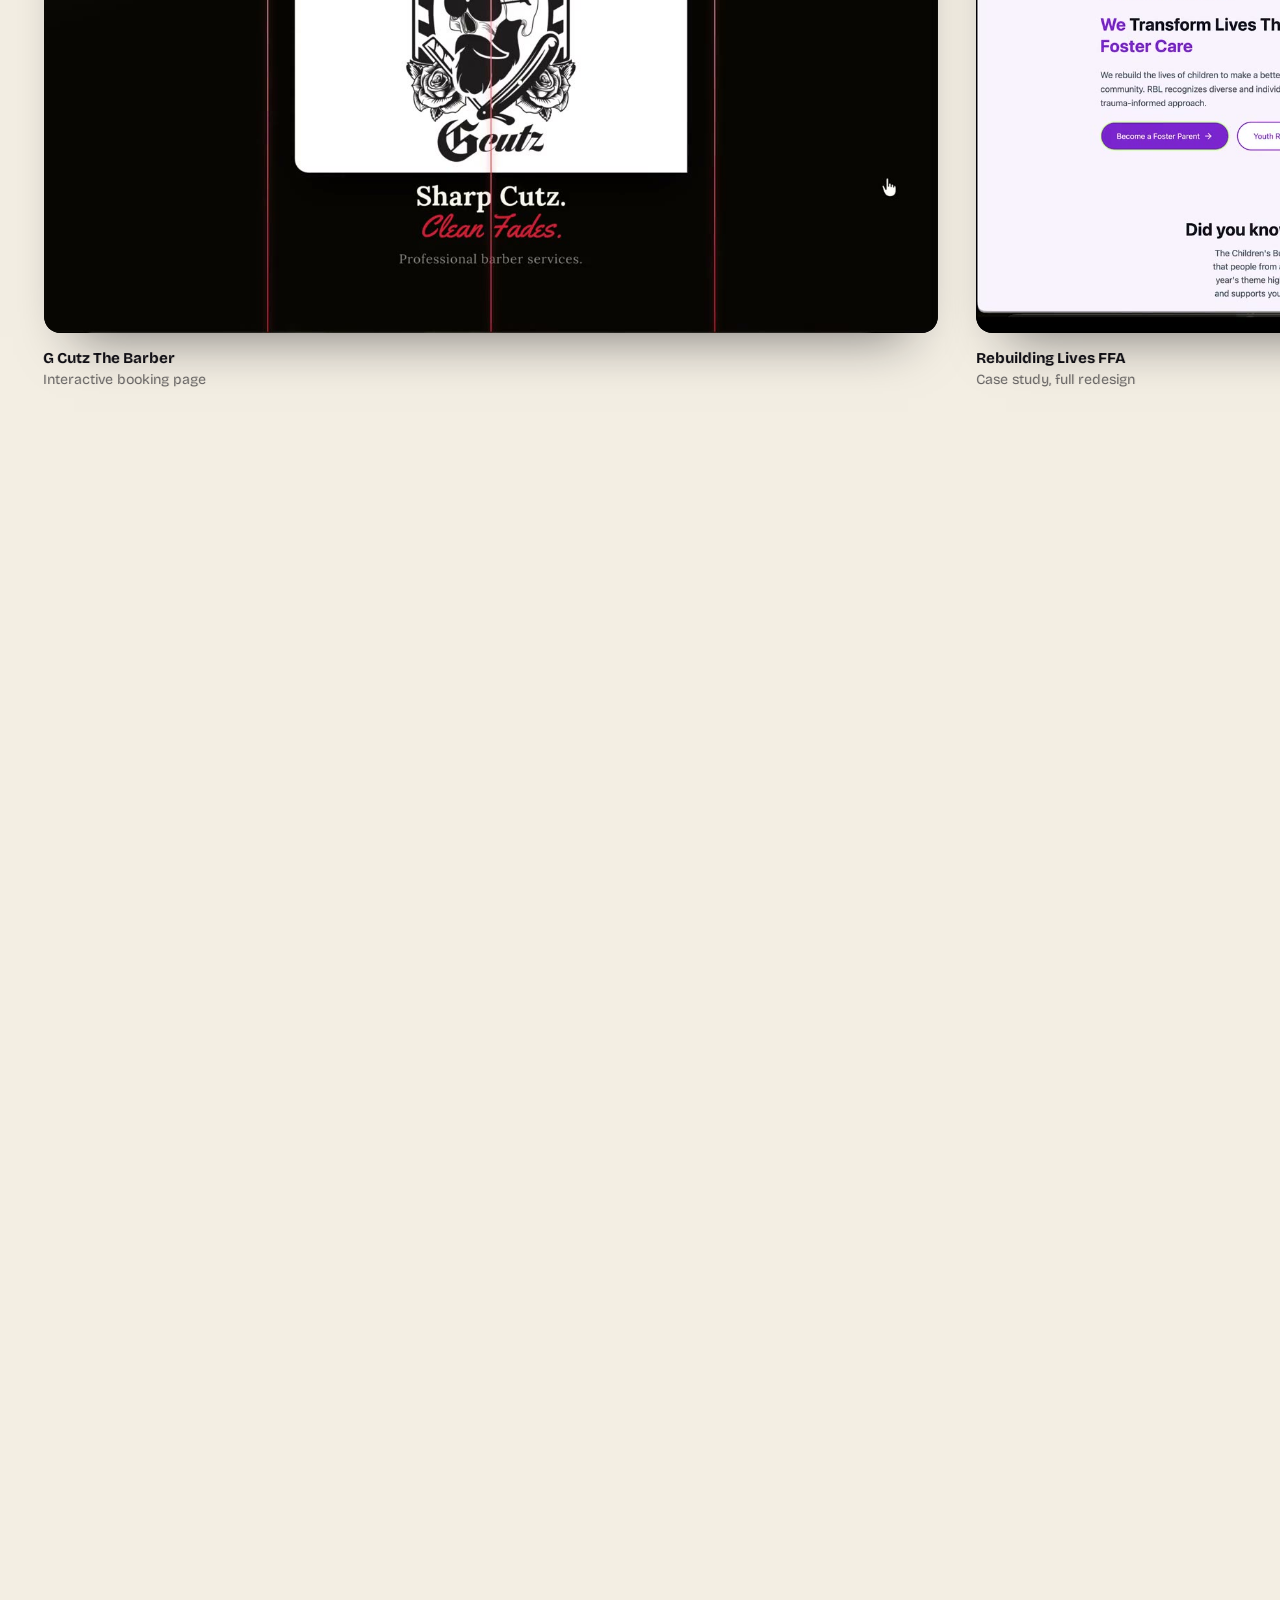
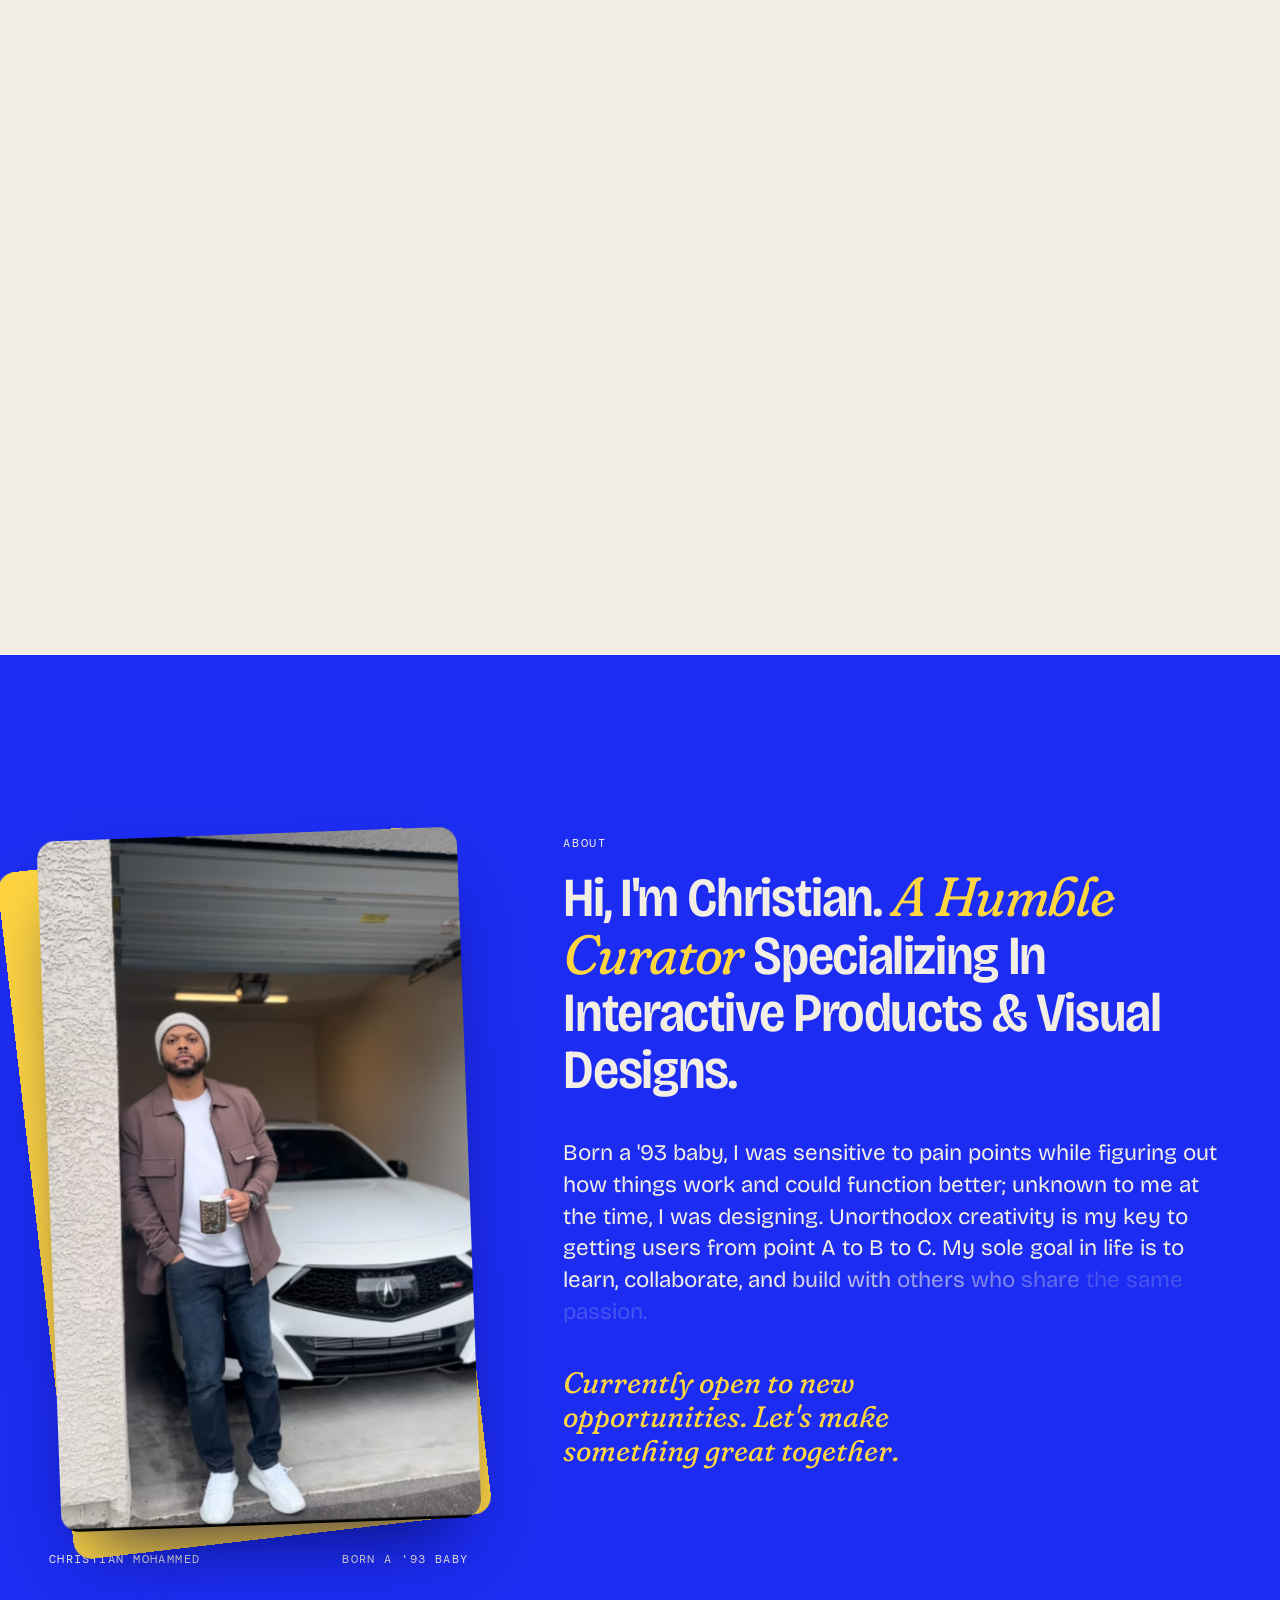
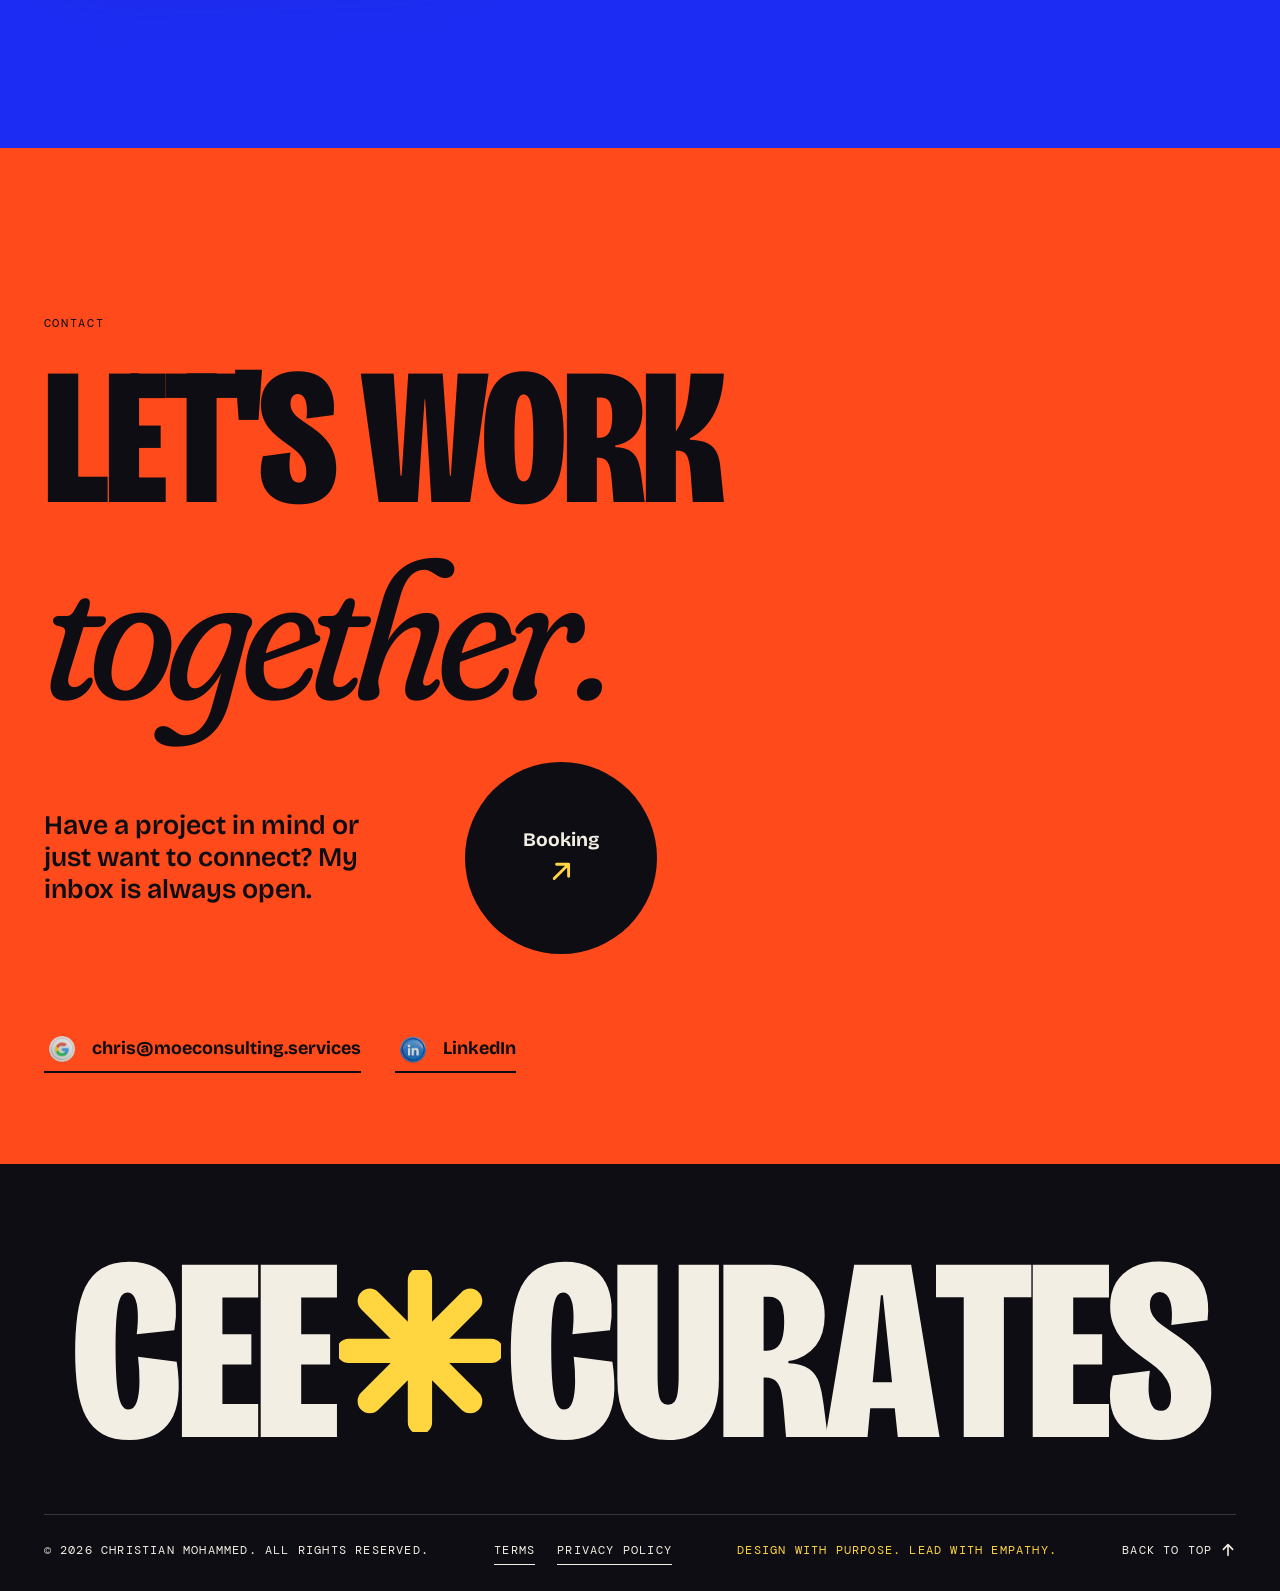
==== commit b8c1a9f0: "Swipe on desktop and trackpad, hint on all sizes, drop scroll badge and fan cursor circle, new hero " ====
--- a/index.html
+++ b/index.html
@@ -111,14 +111,7 @@
     </div>
 
     <div class="hero__foot">
-      <p class="hero__lede">Thoughtful UI/UX design that solves problems and creates real impact.</p>
-      <a class="badge" href="#work" aria-label="Scroll to the work">
-        <svg class="badge__ring" viewBox="0 0 200 200" data-badge aria-hidden="true">
-          <defs><path id="ring" d="M100 100m-78 0a78 78 0 1 1 156 0a78 78 0 1 1-156 0"/></defs>
-          <text><textPath href="#ring" textLength="486">Let's make something great together ✦ Scroll for the work ✦ </textPath></text>
-        </svg>
-        <svg class="badge__arrow" aria-hidden="true"><use href="#arrow"/></svg>
-      </a>
+      <p class="hero__lede">Assisting entrepreneurs using thoughtful UX design and impactful AI automation to scale businesses.</p>
     </div>
   </section>
 
--- a/css/style.css
+++ b/css/style.css
@@ -234,26 +234,10 @@
 }
 .hero__foot {
   position: relative; z-index: 1;
-  display: flex; align-items: center; gap: clamp(18px, 3vw, 44px);
+  display: flex; justify-content: center;
   margin-top: clamp(18px, 2.6vw, 36px);
 }
-.hero__lede { max-width: 27ch; font-size: clamp(1rem, 1.35vw, 1.3rem); line-height: 1.35; font-weight: 500; }
-
-.badge {
-  position: relative; flex: none;
-  width: clamp(96px, 9.5vw, 132px); aspect-ratio: 1;
-  display: grid; place-items: center;
-  border-radius: 50%;
-  transition: scale 160ms var(--ease-out);
-}
-.badge:active { scale: 0.97; }
-.badge__ring { position: absolute; inset: 0; width: 100%; height: 100%; overflow: visible; will-change: transform; }
-.badge__ring text { font-family: var(--font-mono); font-size: 15.5px; letter-spacing: 0.06em; text-transform: uppercase; fill: var(--bone); }
-.badge__arrow {
-  width: 42%; height: 42%; padding: 10%;
-  border-radius: 50%; background: var(--butter); color: var(--ink);
-  rotate: 135deg;
-}
+.hero__lede { max-width: 38ch; font-size: clamp(1rem, 1.35vw, 1.3rem); line-height: 1.35; font-weight: 500; text-align: center; text-wrap: balance; }
 
 /* Fan of work, sitting in front of the headline */
 .fan {
@@ -286,7 +270,24 @@
   padding: 6px 9px; border-radius: 999px; line-height: 1;
   white-space: nowrap;
 }
+/* The deck is a carousel on every screen: drag it, flick it, or swipe the
+   trackpad sideways. Vertical drags still scroll the page. */
 .fan__hint { display: none; }
+.motion .fan { pointer-events: auto; touch-action: pan-y; user-select: none; -webkit-user-select: none; cursor: grab; }
+.motion .fan.is-dragging { cursor: grabbing; }
+.motion .fan::before { content: ""; position: absolute; inset: -12% -32%; }
+.motion .fcard img { -webkit-user-drag: none; pointer-events: none; }
+.motion .fan__hint {
+  display: flex; align-items: center; gap: 10px;
+  position: absolute; left: 50%; top: calc(100% + 46px); translate: -50% 0;
+  margin: 0; z-index: 200; pointer-events: none;
+  font-family: var(--font-mono); font-size: 12px; letter-spacing: 0.14em; text-transform: uppercase;
+  color: var(--bone); opacity: 0.85; white-space: nowrap;
+}
+.fan__arrow { display: inline-block; font-size: 1.15em; animation: fan-point 1.6s var(--ease-out) infinite; }
+.fan__arrow--l { --dir: -1; }
+.fan__arrow--r { --dir: 1; }
+@keyframes fan-point { 0%, 100% { transform: translateX(0); } 45% { transform: translateX(calc(var(--dir) * 5px)); } }
 .fcard:nth-child(1) { z-index: 1; }
 .fcard:nth-child(2) { z-index: 2; }
 .fcard:nth-child(3) { z-index: 5; }
@@ -654,24 +655,11 @@
     position: relative; right: auto; bottom: auto;
     margin: clamp(46px, 13vw, 80px) auto clamp(30px, 9vw, 60px);
   }
-  /* Swipe the deck sideways; vertical drags still scroll the page. */
-  .motion .fan { pointer-events: auto; touch-action: pan-y; user-select: none; -webkit-user-select: none; }
-  .motion .fan::before { content: ""; position: absolute; inset: -12% -32%; }
-  .motion .fcard img { -webkit-user-drag: none; pointer-events: none; }
-  .motion .fan__hint {
-    display: flex; align-items: center; gap: 10px;
-    position: absolute; left: 50%; top: calc(100% + 38px); translate: -50% 0;
-    margin: 0; z-index: 200; pointer-events: none;
-    font-family: var(--font-mono); font-size: 11px; letter-spacing: 0.14em; text-transform: uppercase;
-    color: var(--bone); opacity: 0.8; white-space: nowrap;
-    transition: opacity 600ms var(--ease-out);
-  }
-  .motion .fan__hint.is-gone { opacity: 0; }
-  .fan__arrow { display: inline-block; font-size: 13px; animation: fan-point 1.6s var(--ease-out) infinite; }
-  .fan__arrow--l { --dir: -1; }
-  .fan__arrow--r { --dir: 1; }
-  @keyframes fan-point { 0%, 100% { transform: translateX(0); } 45% { transform: translateX(calc(var(--dir) * 5px)); } }
-  .hero__foot { margin-top: auto; justify-content: space-between; }
+
+  /* Room under the deck for the swipe hint, so it never meets the lede. */
+  .motion .fan { margin-bottom: clamp(78px, 21vw, 104px); }
+  .motion .fan__hint { top: calc(100% + 40px); font-size: 11px; }
+  .hero__foot { margin-top: auto; }
 
   .motion .collection__copy { top: 92px; left: var(--pad); right: var(--pad); width: auto; transform: none; }
   .motion .ctexts { height: 230px; }
